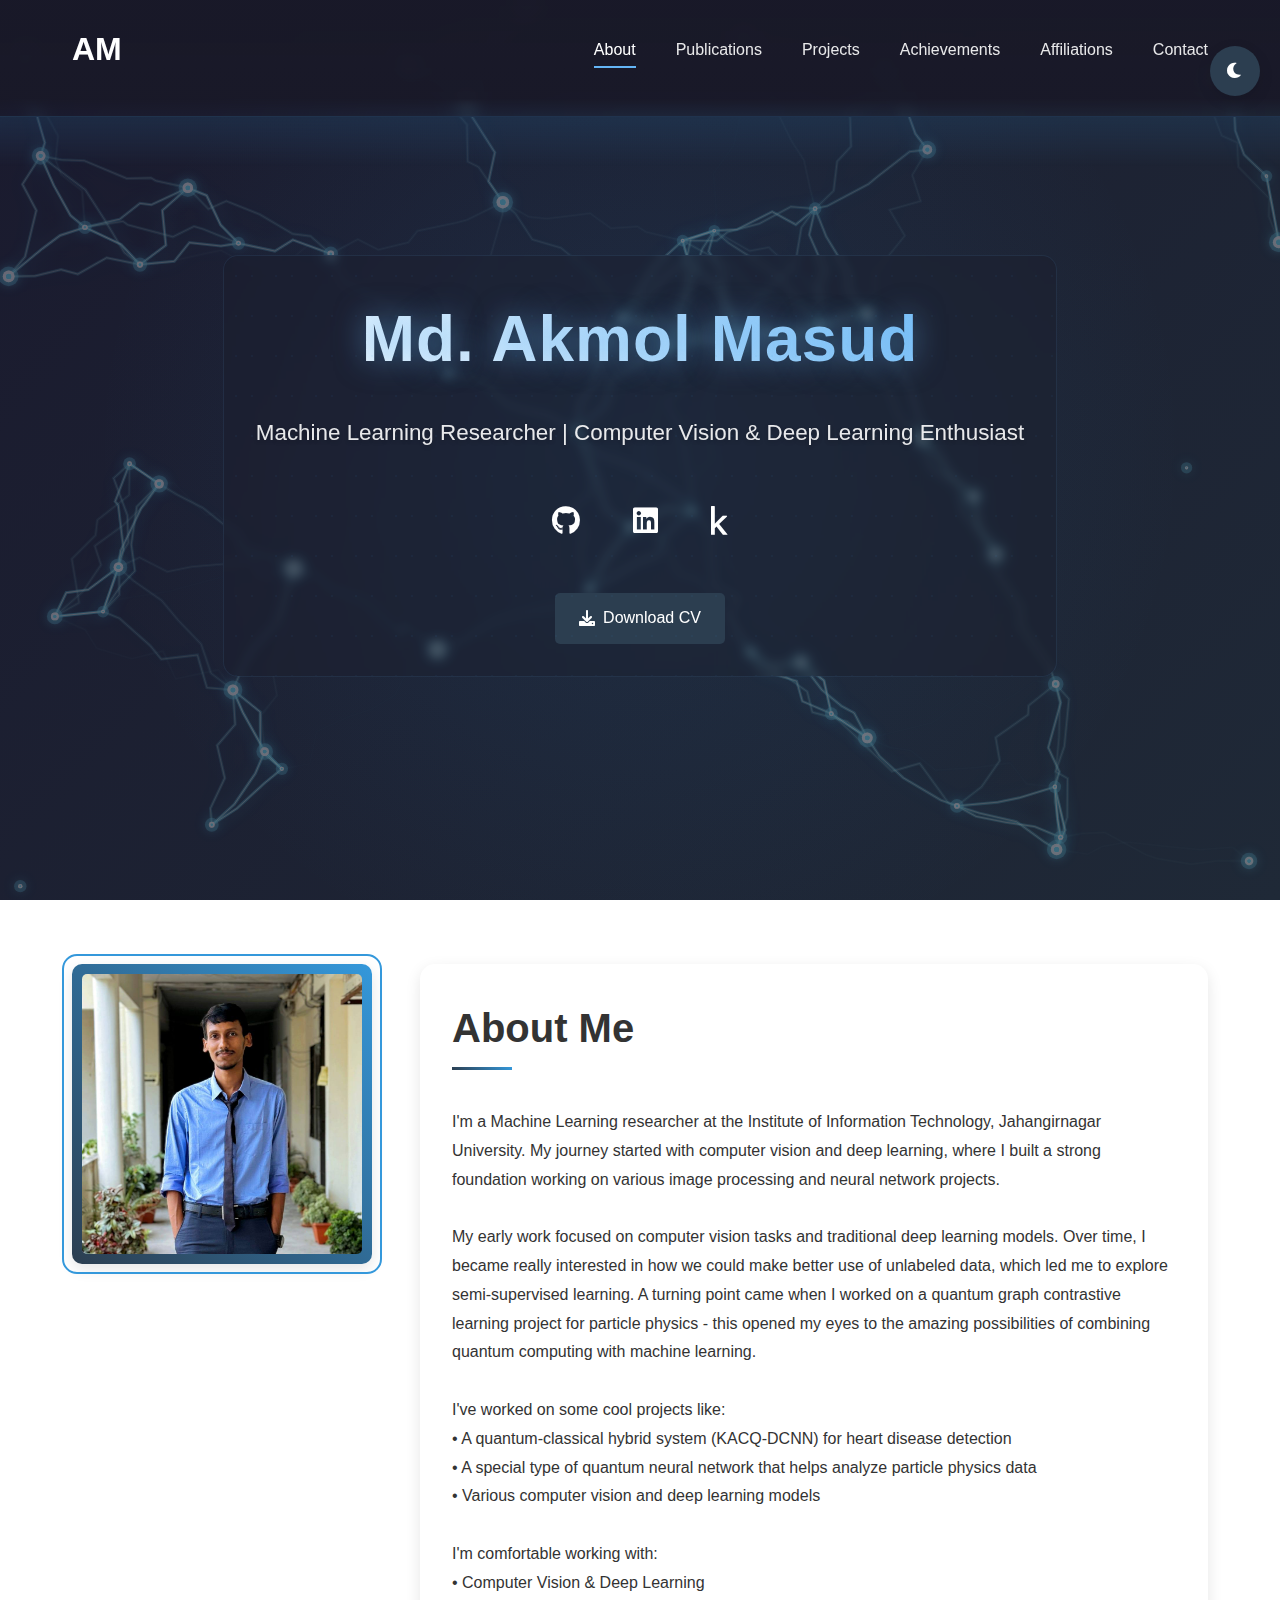
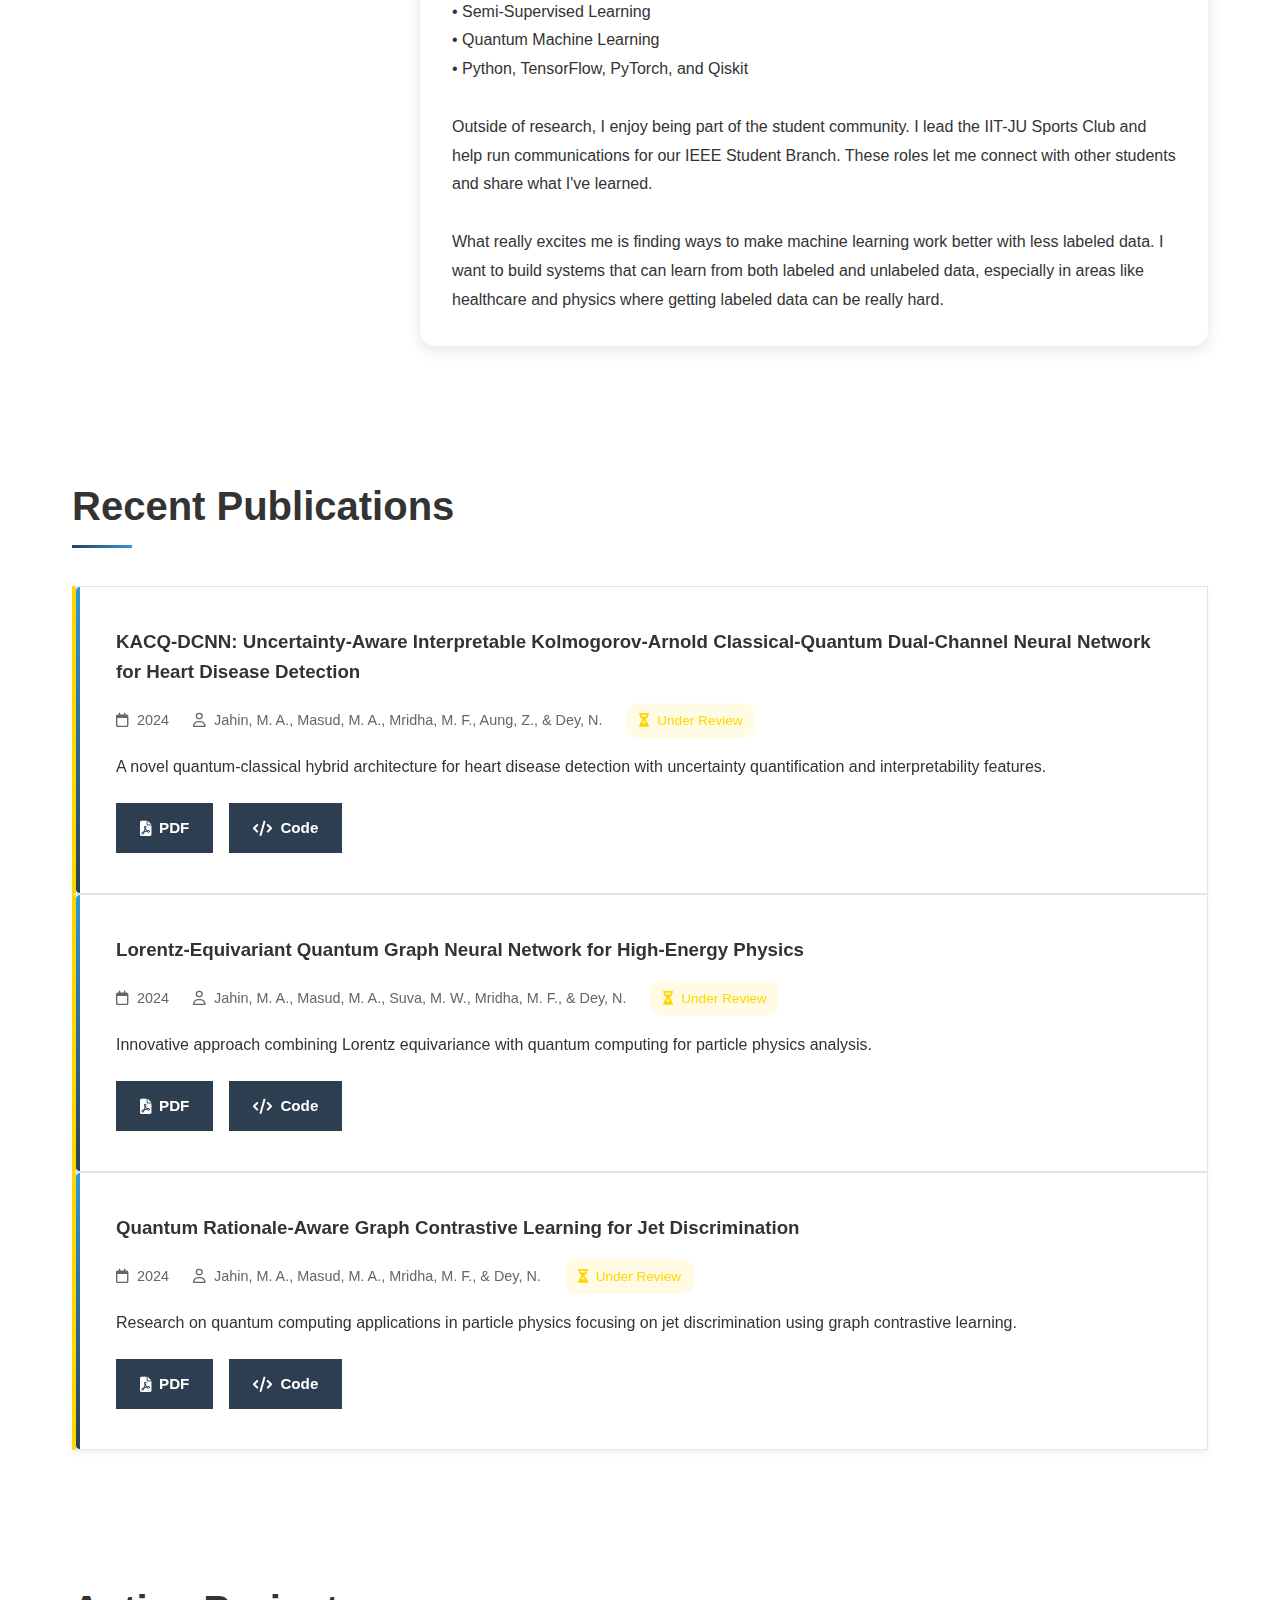
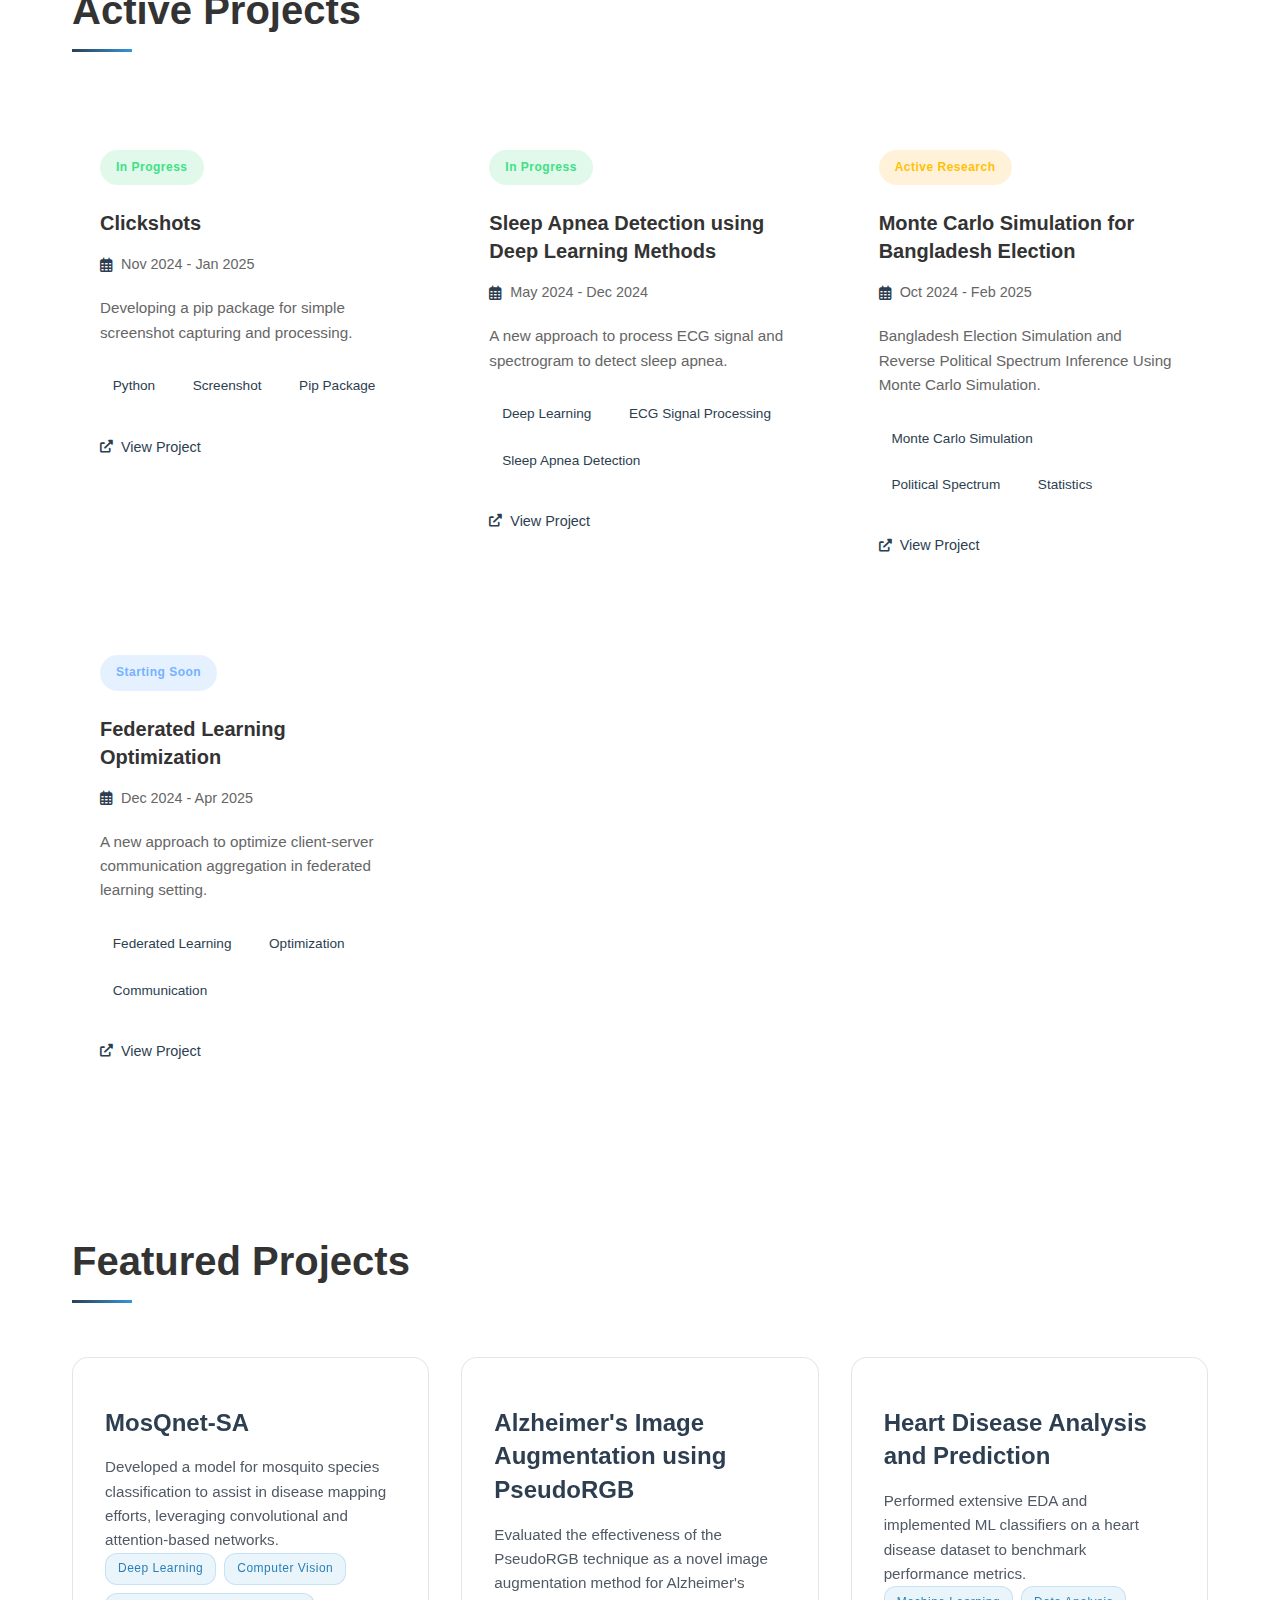
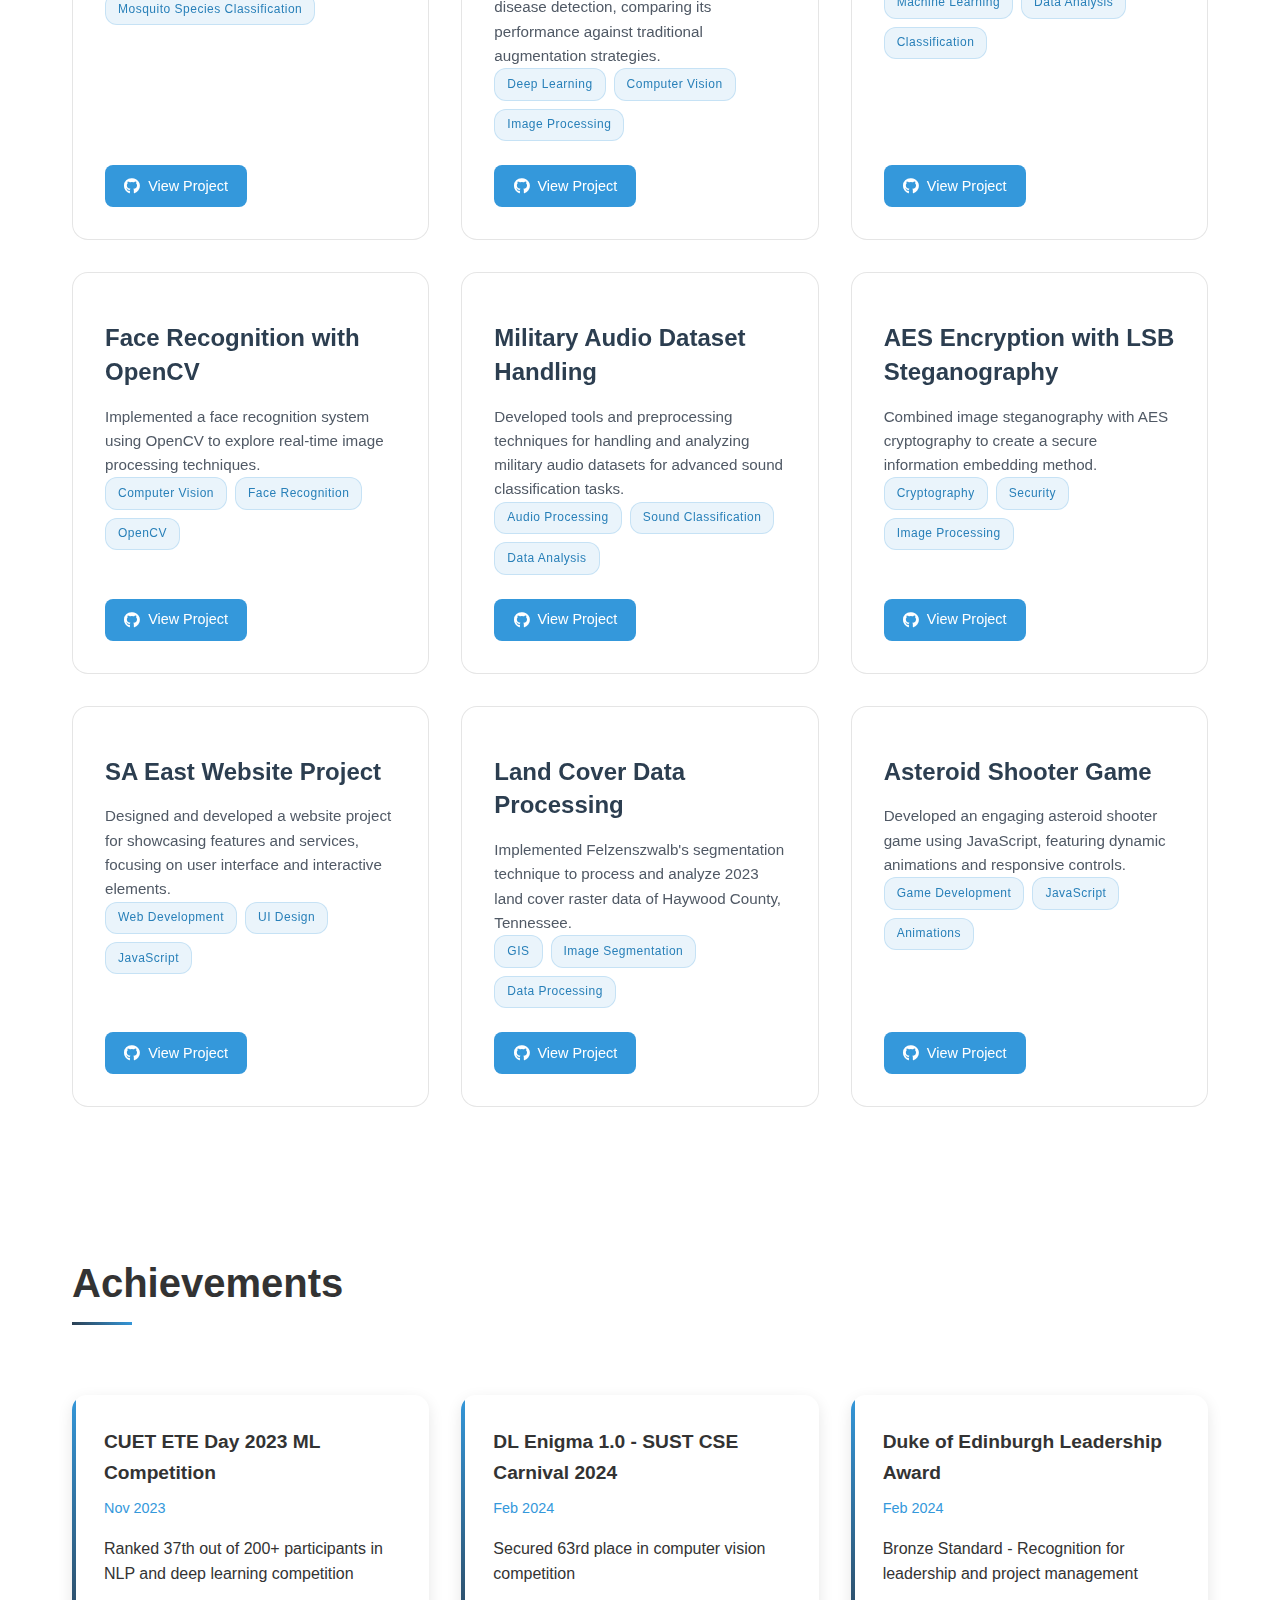
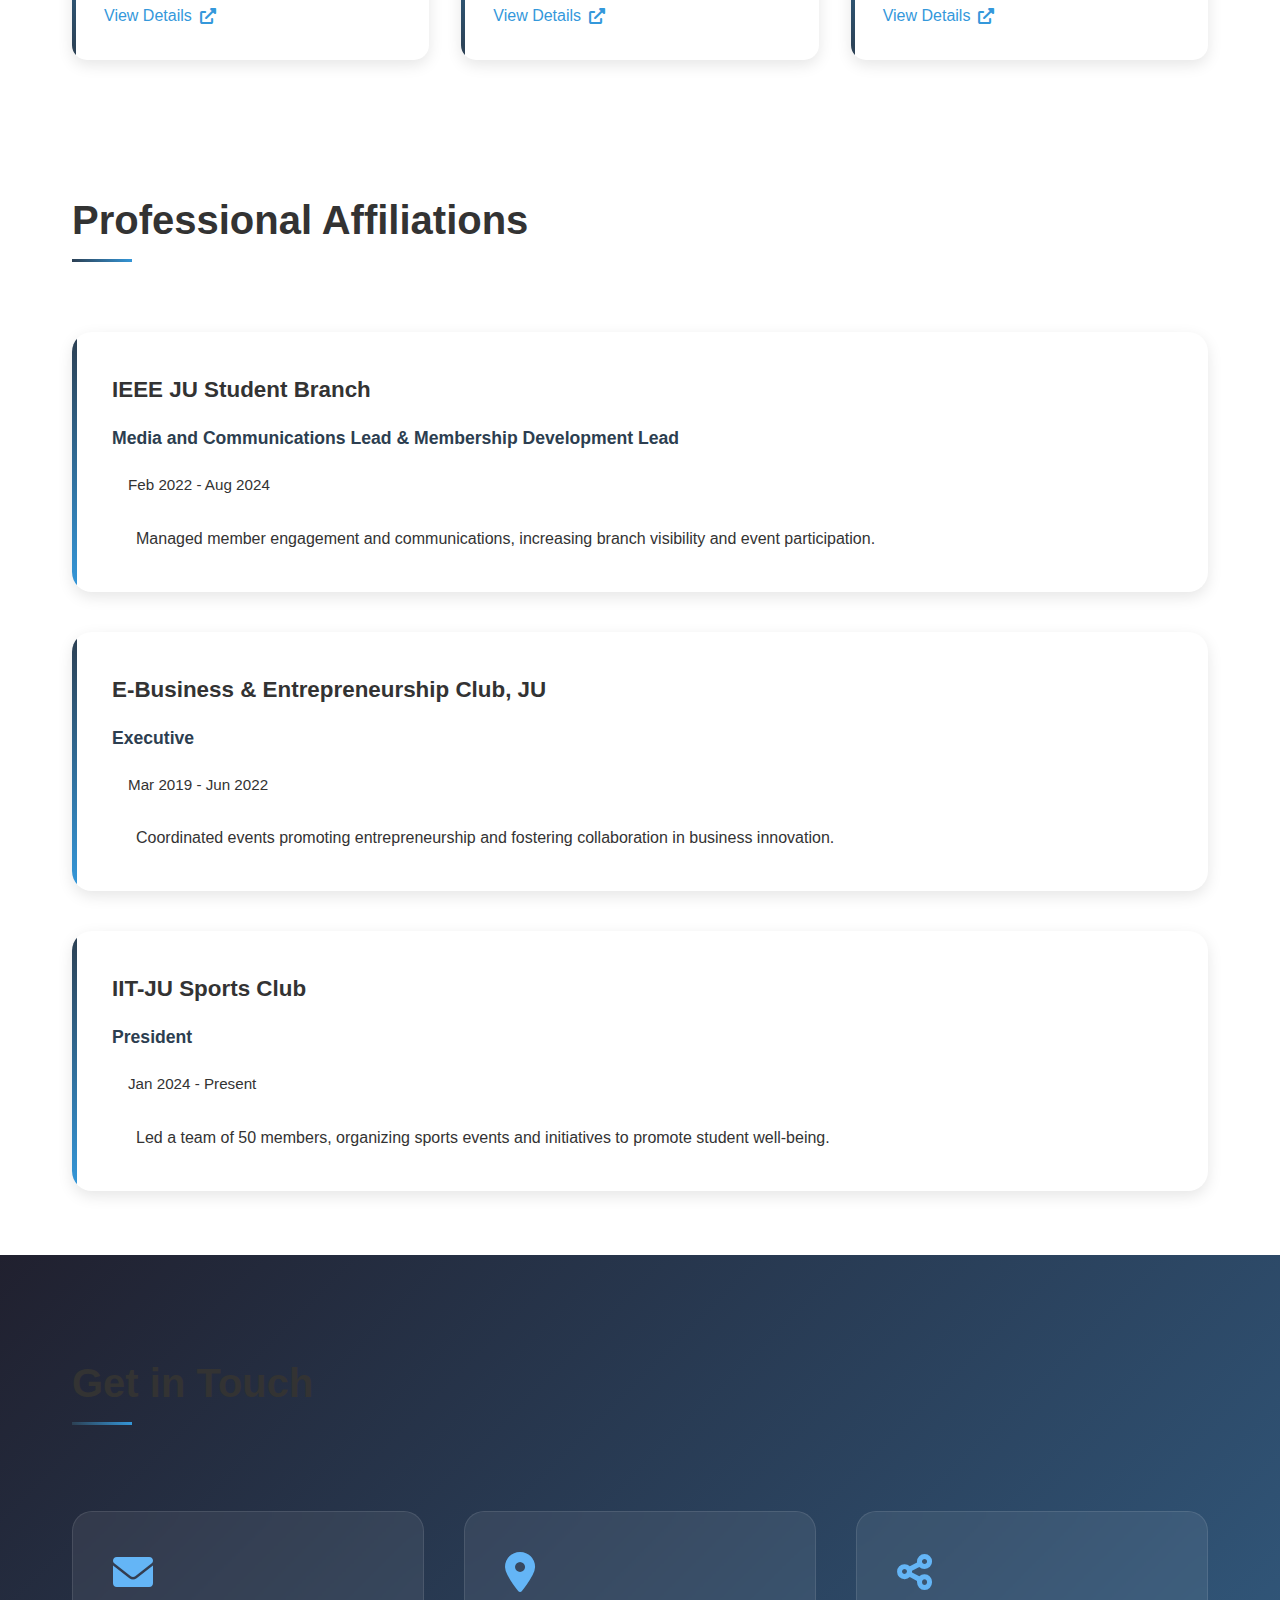
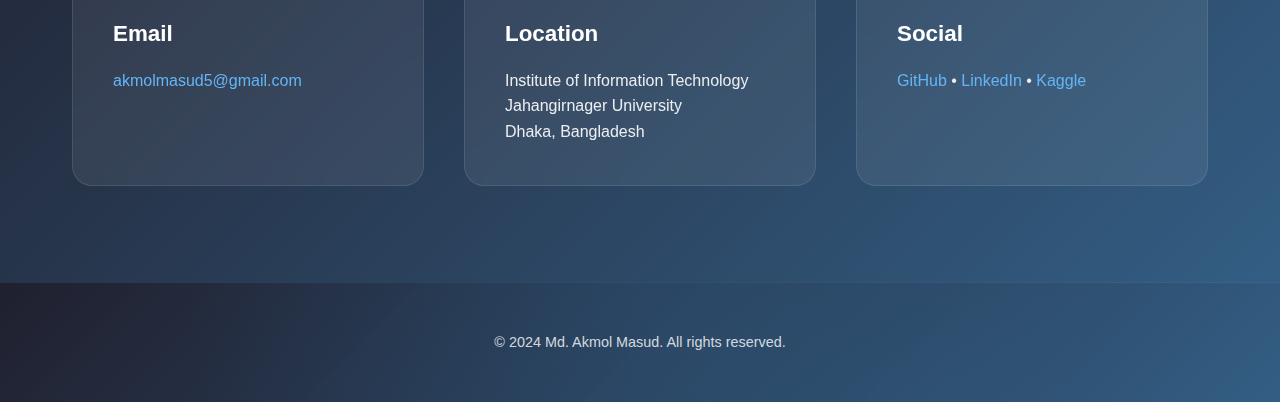
==== index.html @ 0c1c6aaf "The protfolio" ====
<!DOCTYPE html>
<html lang="en">

<head>
    <meta charset="UTF-8">
    <meta name="viewport" content="width=device-width, initial-scale=1.0">
    <title>Md. Akmol Masud - Research Portfolio</title>
    <link rel="stylesheet" href="styles.css">
    <link rel="stylesheet" href="https://cdnjs.cloudflare.com/ajax/libs/font-awesome/6.0.0/css/all.min.css">
    <link rel="icon" type="image/png" href="assets/favicon.ico">
    <script async src="https://www.googletagmanager.com/gtag/js?id=YOUR-GA-ID"></script>
    <script>
        window.dataLayer = window.dataLayer || [];
        function gtag() { dataLayer.push(arguments); }
        gtag('js', new Date());
        gtag('config', 'YOUR-GA-ID');
    </script>
    <meta property="og:url" content="https://masud1901.github.io">
</head>

<body>
    <nav>
        <div class="nav-content">
            <div class="logo-section">
                <a href="#" class="logo">AM</a>
                <button id="theme-toggle" class="theme-toggle" aria-label="Toggle theme">
                    <i class="fas fa-moon"></i>
                </button>
            </div>
            <ul class="nav-links">
                <li><a href="#about" class="active">About</a></li>
                <li><a href="#publications">Publications</a></li>
                <li><a href="#projects">Projects</a></li>
                <li><a href="#achievements">Achievements</a></li>
                <li><a href="#affiliations">Affiliations</a></li>
                <li><a href="#contact">Contact</a></li>
            </ul>
            <button class="menu-button" aria-label="Toggle menu">
                <i class="fas fa-bars"></i>
            </button>
        </div>
    </nav>

    <section id="hero">
        <canvas id="neural-lightning"></canvas>
        <div class="container">
            <div class="matrix-bg"></div>
            <div class="neural-network"></div>
            <h1>Md. Akmol Masud</h1>
            <p>Machine Learning Researcher | Computer Vision Specialist</p>
            <div class="social-links">
                <a href="https://github.com/masud1901" target="_blank"><i class="fab fa-github"></i></a>
                <a href="https://www.linkedin.com/in/akmol-masud-ayon/" target="_blank"><i
                        class="fab fa-linkedin"></i></a>
                <a href="https://www.kaggle.com/masud1901" target="_blank"><i class="fab fa-kaggle"></i></a>
            </div>
            <div class="cta-buttons">
                <a href="assets/CV_Md_Akmol_Masud.pdf" class="btn btn-primary" download>
                    <i class="fas fa-download"></i> Download CV
                </a>
            </div>
        </div>
    </section>

    <section id="about">
        <div class="container">
            <div class="about-grid">
                <div class="about-image">
                    <div class="profile-frame">
                        <img src="assets/profile.jpg" alt="Md. Akmol Masud" class="profile-pic">
                        <div class="frame-decoration"></div>
                    </div>
                </div>
                <div class="about-content">
                    <h2>About Me</h2>
                    <div class="about-text">
                        <!-- Content will be loaded dynamically -->
                    </div>
                </div>
            </div>
        </div>
    </section>

    <section id="publications">
        <div class="container">
            <h2>Recent Publications</h2>
            <div class="publication-list">
                <!-- Content will be loaded dynamically -->
            </div>
        </div>
    </section>

    <section id="active-projects">
        <div class="container">
            <h2>Active Projects</h2>
            <div class="active-projects-grid">
                <!-- Content will be loaded dynamically -->
            </div>
        </div>
    </section>

    <section id="projects">
        <div class="container">
            <h2>Featured Projects</h2>
            <div class="project-grid">
                <!-- Content will be loaded dynamically -->
            </div>
        </div>
    </section>

    <section id="achievements">
        <div class="container">
            <h2>Achievements</h2>
            <div class="achievements-grid">
                <!-- Content will be loaded dynamically -->
            </div>
        </div>
    </section>

    <section id="affiliations">
        <div class="container">
            <h2>Professional Affiliations</h2>
            <div class="affiliations-list">
                <!-- Content will be loaded dynamically -->
            </div>
        </div>
    </section>

    <section id="contact">
        <div class="container">
            <h2>Get in Touch</h2>
            <div class="contact-grid">
                <div class="contact-card">
                    <i class="fas fa-envelope contact-icon"></i>
                    <h3 class="contact-title">Email</h3>
                    <div class="contact-info">
                        <a href="mailto:akmolmasud5@gmail.com">akmolmasud5@gmail.com</a>
                    </div>
                </div>
                <div class="contact-card">
                    <i class="fas fa-map-marker-alt contact-icon"></i>
                    <h3 class="contact-title">Location</h3>
                    <div class="contact-info">
                        Institute of Information Technology<br>
                        Jahangirnager University<br>
                        Dhaka, Bangladesh
                    </div>
                </div>
                <div class="contact-card">
                    <i class="fas fa-share-alt contact-icon"></i>
                    <h3 class="contact-title">Social</h3>
                    <div class="contact-info">
                        <a href="https://github.com/masud1901" target="_blank">GitHub</a> •
                        <a href="https://www.linkedin.com/in/akmol-masud-ayon/" target="_blank">LinkedIn</a> •
                        <a href="https://www.kaggle.com/masud1901" target="_blank">Kaggle</a>
                    </div>
                </div>
            </div>
        </div>
    </section>

    <footer>
        <div class="container">
            <p>&copy; 2024 Md. Akmol Masud. All rights reserved.</p>
        </div>
    </footer>

    <script>
        // Scroll Progress Bar
        const scrollProgress = document.createElement('div');
        scrollProgress.className = 'scroll-progress';
        document.body.appendChild(scrollProgress);

        window.addEventListener('scroll', () => {
            const winScroll = document.body.scrollTop || document.documentElement.scrollTop;
            const height = document.documentElement.scrollHeight - document.documentElement.clientHeight;
            const scrolled = (winScroll / height) * 100;
            scrollProgress.style.width = scrolled + '%';
        });

        // Section Visibility
        const observer = new IntersectionObserver((entries) => {
            entries.forEach(entry => {
                if (entry.isIntersecting) {
                    entry.target.classList.add('visible');
                }
            });
        }, { threshold: 0.1 });

        document.querySelectorAll('section').forEach(section => {
            observer.observe(section);
        });

        // Dark mode toggle
        const themeToggle = document.getElementById('theme-toggle');
        const prefersDarkScheme = window.matchMedia('(prefers-color-scheme: dark)');

        // Check for saved theme preference or default to user's system preference
        const currentTheme = localStorage.getItem('theme') ||
            (prefersDarkScheme.matches ? 'dark' : 'light');

        // Set initial theme
        document.documentElement.setAttribute('data-theme', currentTheme);
        updateThemeIcon(currentTheme);

        themeToggle.addEventListener('click', () => {
            const currentTheme = document.documentElement.getAttribute('data-theme');
            const newTheme = currentTheme === 'light' ? 'dark' : 'light';

            document.documentElement.setAttribute('data-theme', newTheme);
            localStorage.setItem('theme', newTheme);
            updateThemeIcon(newTheme);
        });

        function updateThemeIcon(theme) {
            const icon = themeToggle.querySelector('i');
            icon.className = theme === 'light' ? 'fas fa-moon' : 'fas fa-sun';
        }

        document.addEventListener('DOMContentLoaded', function() {
            const menuButton = document.querySelector('.menu-button');
            const navLinks = document.querySelector('.nav-links');

            menuButton.addEventListener('click', function() {
                navLinks.classList.toggle('active');
                // Toggle icon between bars and times
                const icon = this.querySelector('i');
                icon.classList.toggle('fa-bars');
                icon.classList.toggle('fa-times');
            });

            // Close menu when clicking outside
            document.addEventListener('click', function(event) {
                if (!event.target.closest('.nav-content')) {
                    navLinks.classList.remove('active');
                    const icon = menuButton.querySelector('i');
                    icon.classList.remove('fa-times');
                    icon.classList.add('fa-bars');
                }
            });

            // Close menu when clicking on a link
            navLinks.querySelectorAll('a').forEach(link => {
                link.addEventListener('click', () => {
                    navLinks.classList.remove('active');
                    const icon = menuButton.querySelector('i');
                    icon.classList.remove('fa-times');
                    icon.classList.add('fa-bars');
                });
            });
        });
    </script>
    <script src="scripts.js"></script>
    <script src="neural-lightning.js"></script>
</body>

</html>
---- styles.css ----
/* Base Styles */
@import 'styles/base/variables.css';
@import 'styles/base/reset.css';

/* Layout */
@import 'styles/layout/header.css';
@import 'styles/layout/footer.css';
@import 'styles/layout/sections.css';

/* Components */
@import 'styles/components/navigation.css';
@import 'styles/components/cards.css';
@import 'styles/components/buttons.css';

/* Utils */
@import 'styles/utils/animations.css';
@import 'styles/utils/helpers.css';

/* Modules */
@import 'styles/modules/hero.css';
@import 'styles/modules/about.css';
@import 'styles/modules/publications.css';
@import 'styles/modules/achievements.css';
@import 'styles/modules/affiliations.css';
@import 'styles/modules/research-updates.css';
@import 'styles/modules/contact.css';
@import 'styles/modules/active-projects.css';
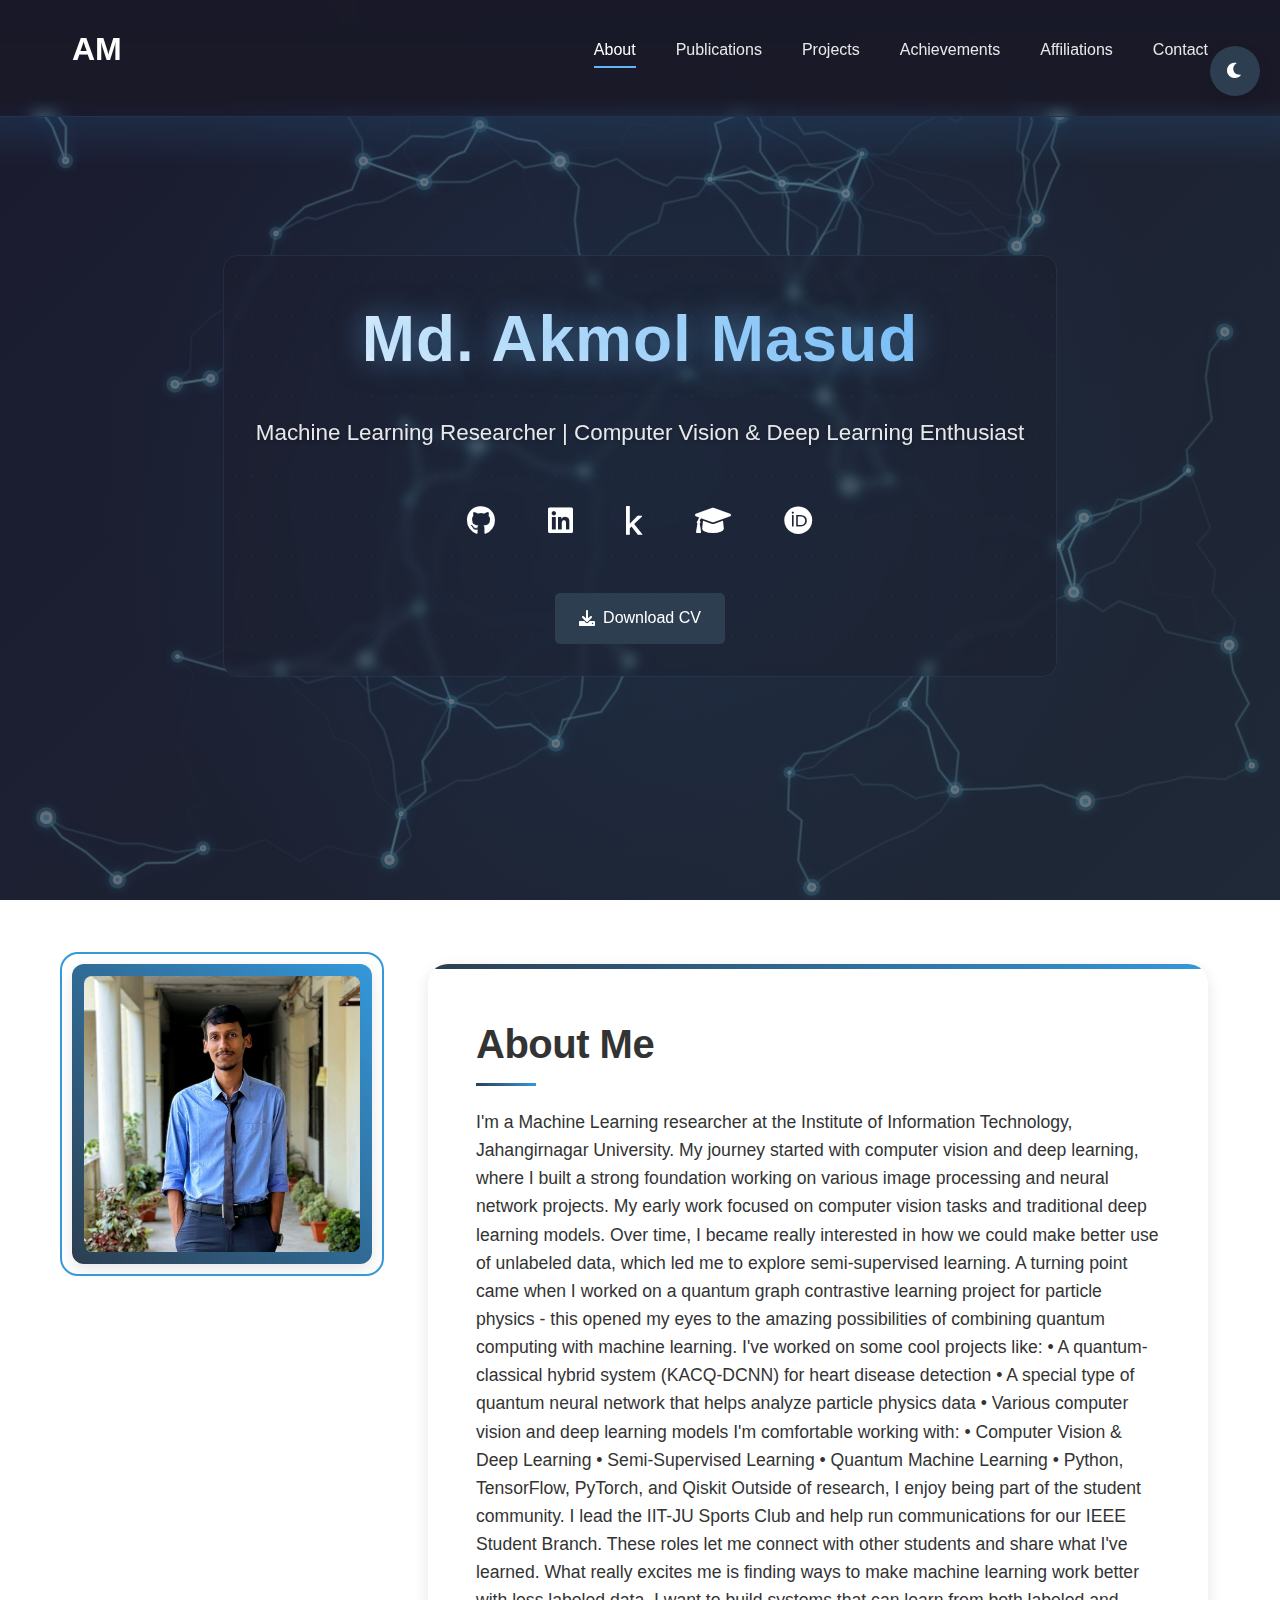
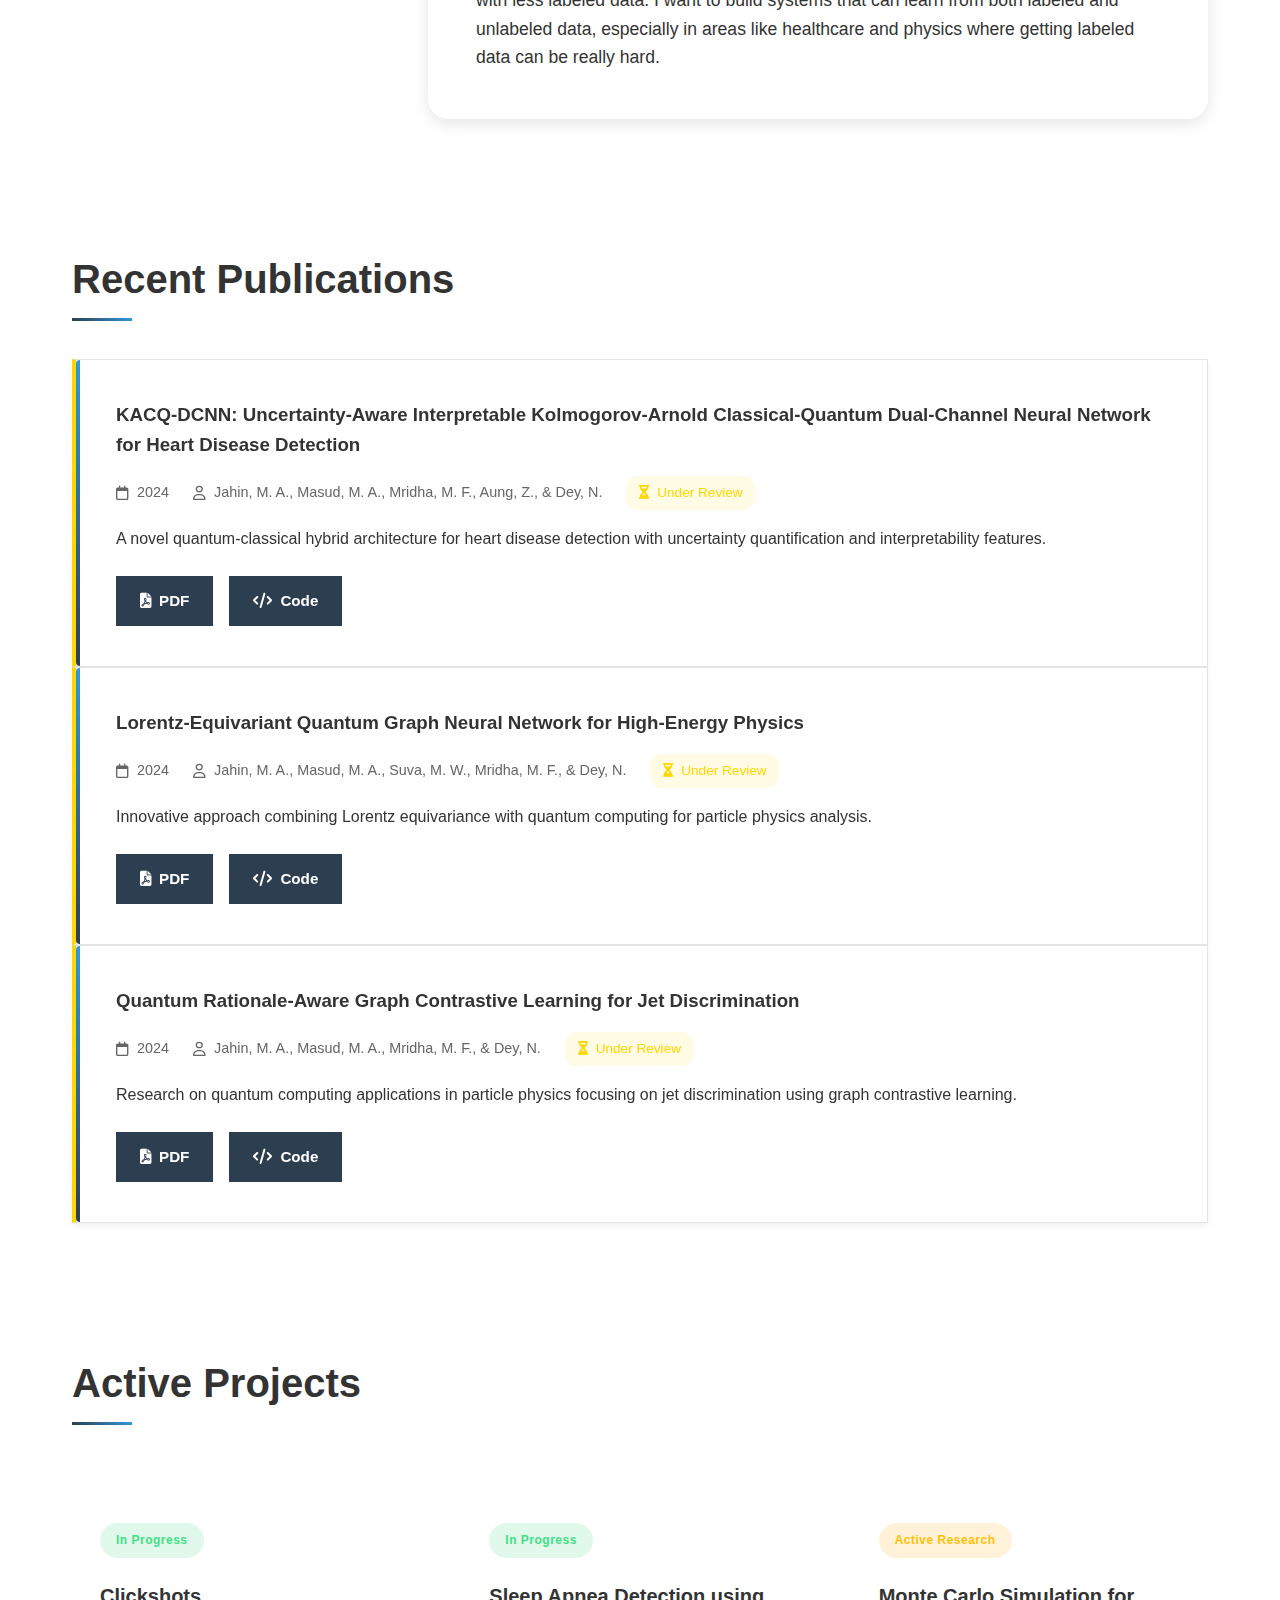
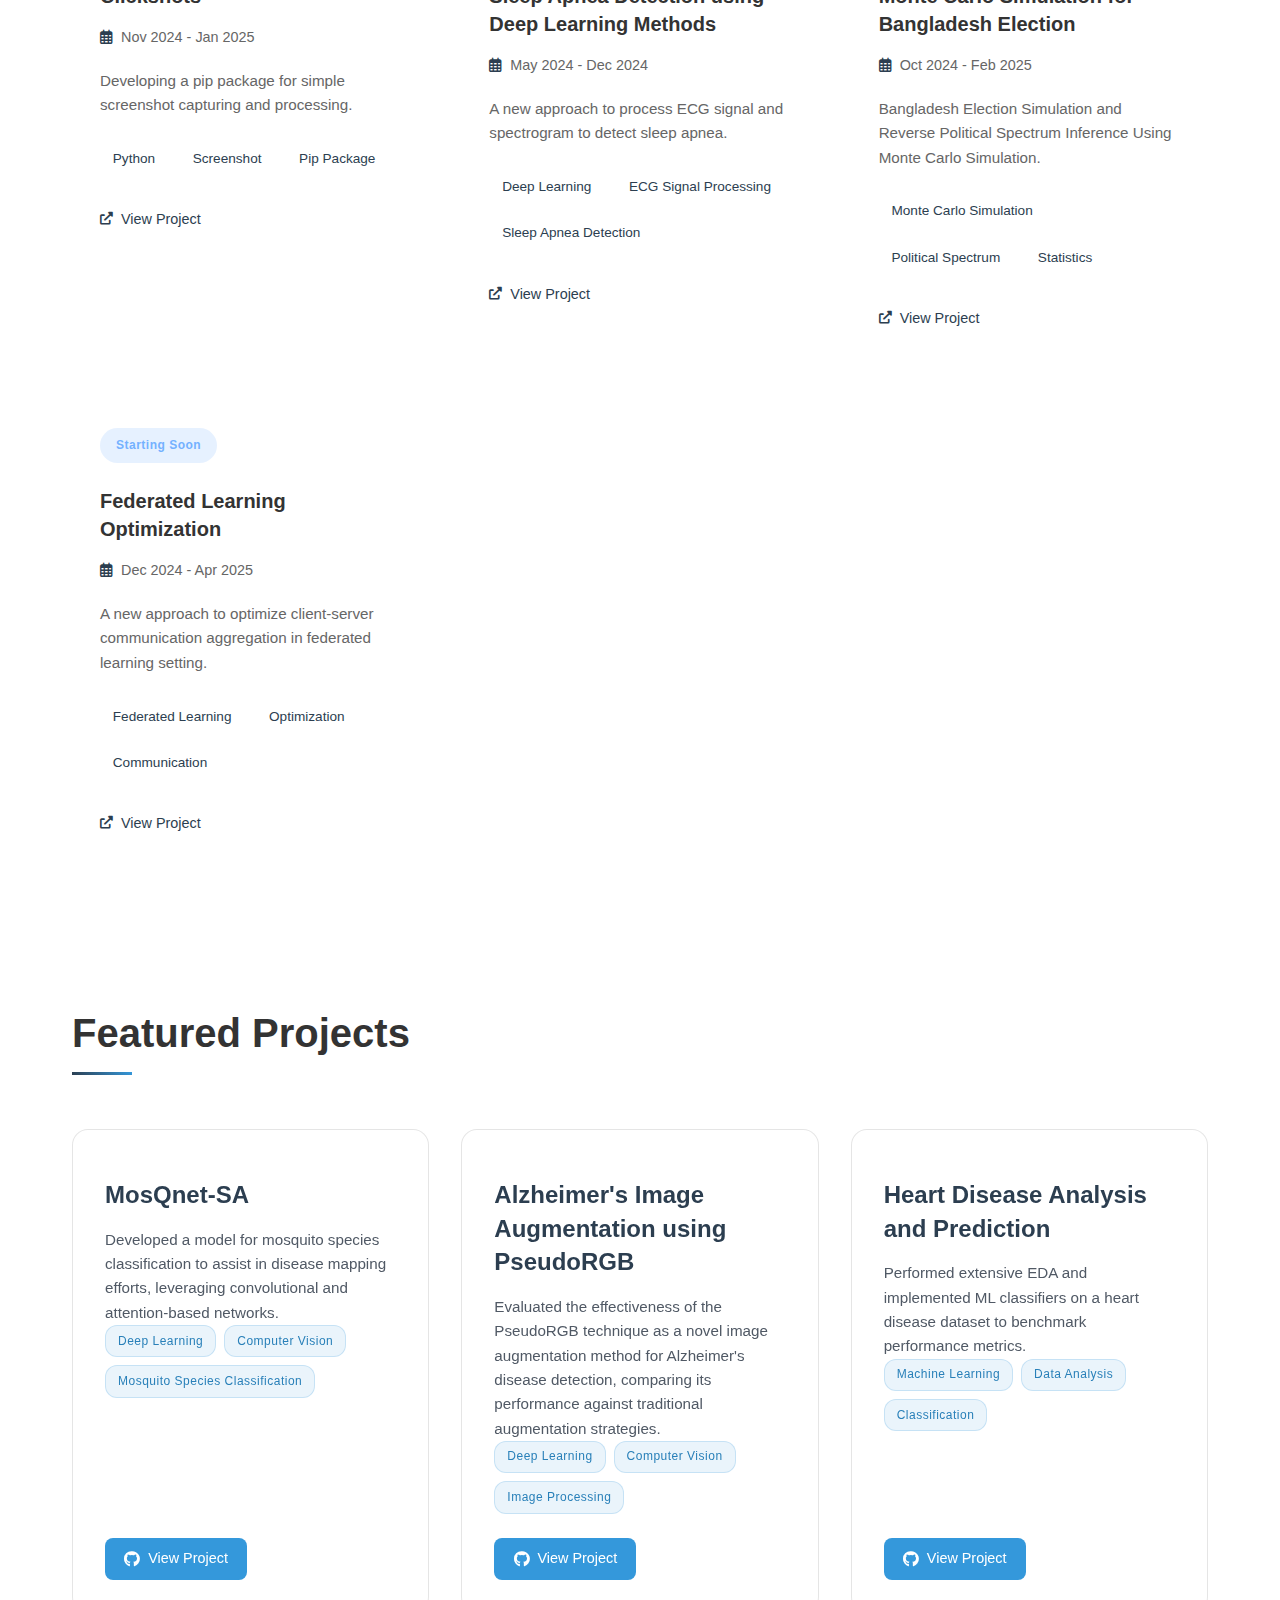
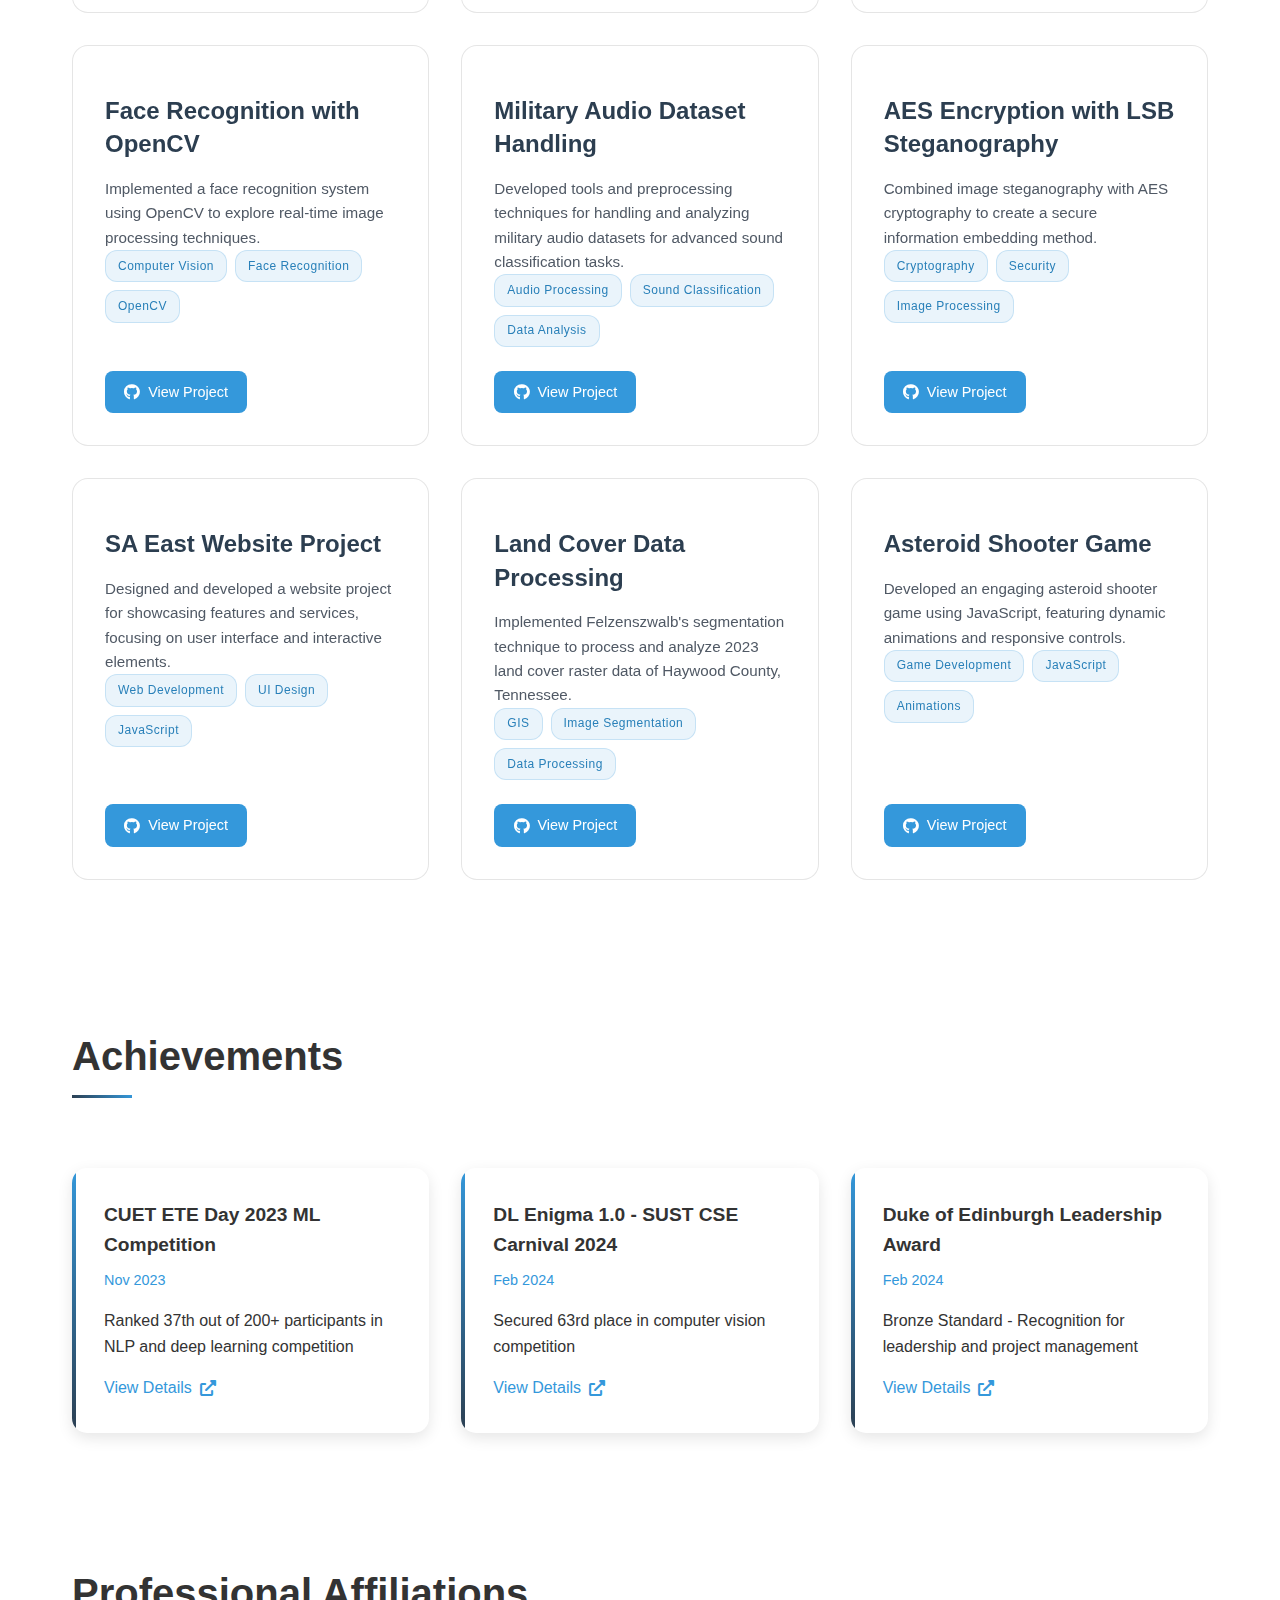
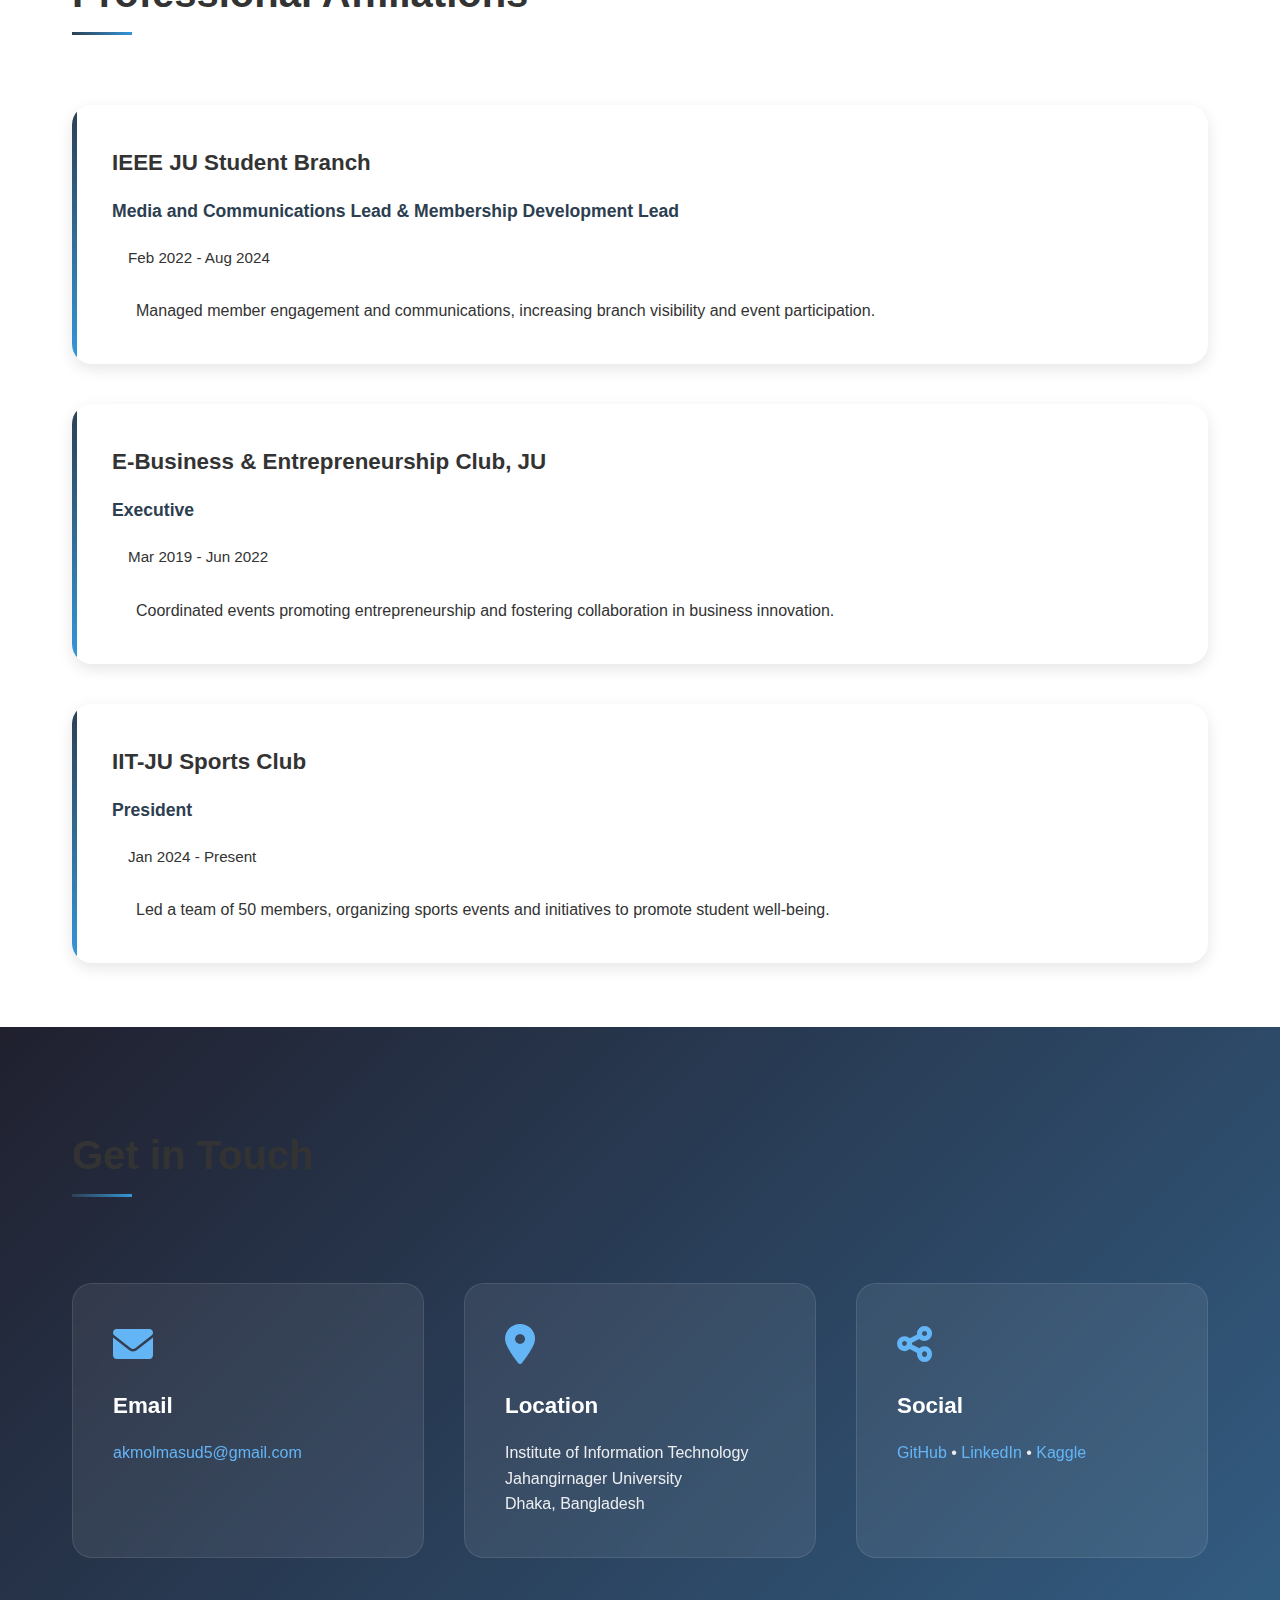
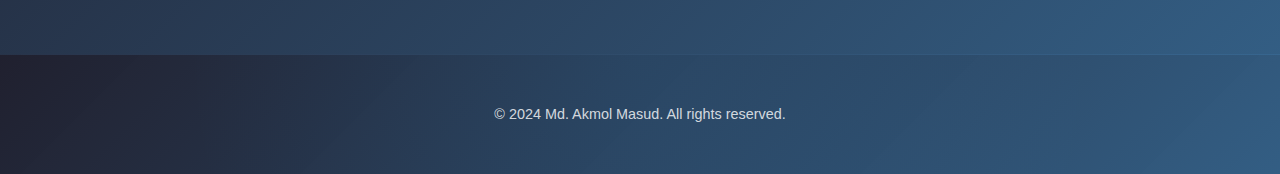
==== commit df62af1d: "some updates" ====
--- a/index.html
+++ b/index.html
@@ -40,7 +40,6 @@
             </button>
         </div>
     </nav>
-
     <section id="hero">
         <canvas id="neural-lightning"></canvas>
         <div class="container">
@@ -53,6 +52,10 @@
                 <a href="https://www.linkedin.com/in/akmol-masud-ayon/" target="_blank"><i
                         class="fab fa-linkedin"></i></a>
                 <a href="https://www.kaggle.com/masud1901" target="_blank"><i class="fab fa-kaggle"></i></a>
+                <a href="https://scholar.google.com/citations?user=uRY4vdIAAAAJ&hl=en" target="_blank"><i 
+                        class="fas fa-graduation-cap"></i></a>
+                <a href="https://orcid.org/0009-0009-1894-9533" target="_blank"><i 
+                        class="fab fa-orcid"></i></a>
             </div>
             <div class="cta-buttons">
                 <a href="assets/CV_Md_Akmol_Masud.pdf" class="btn btn-primary" download>
@@ -61,7 +64,6 @@
             </div>
         </div>
     </section>
-
     <section id="about">
         <div class="container">
             <div class="about-grid">
@@ -74,13 +76,18 @@
                 <div class="about-content">
                     <h2>About Me</h2>
                     <div class="about-text">
-                        <!-- Content will be loaded dynamically -->
-                    </div>
-                </div>
-            </div>
-        </div>
-    </section>
-
+                        <p>I am a Machine Learning researcher at the <a href="https://juniv.edu/institute/iit" target="_blank">Institute of Information Technology</a>, Jahangirnagar University, with expertise in computer vision and deep learning. My research journey began with my thesis on mosquito detection using deep learning (MosQNet-SA) under <a href="https://www.juniv.edu/teachers/sislam" target="_blank">Dr. Shahidul Islam</a>. Currently, I am working with <a href="https://scholar.google.com/citations?user=r2wOKBEAAAAJ&hl=en" target="_blank">Dr. Abu Yousuf</a> on projects involving ECG signal analysis, Alzheimer’s detection, and steganography, in collaboration with <a href="https://scholar.google.com/citations?hl=en&user=x2KTWwsAAAAJ" target="_blank">Md. Biplob Hossen</a>.</p>
+                        
+                        <p>I explored quantum machine learning through a collaboration with <a href="https://abrar2652.github.io/" target="_blank">Md. Abrar Jahin</a>, leading to projects like KACQ-DCNN, a quantum-classical hybrid for heart disease detection, and quantum neural networks for particle physics. These experiences inspired my focus on self-supervised learning, which now drives much of my work. Currently, I am collaborating with <a href="https://www.linkedin.com/in/fadul-sikder-0b5a8a202/" target="_blank">Fadul Sikdar</a> for an exciting project.</p>
+                        
+                        <p>Beyond research, I previously served as an Executive at the E-Business & Entrepreneurship Club (EEC-JU) and as Media & Communications Lead at the IEEE Student Branch. Currently, I lead the <a href="https://www.facebook.com/iitsportsclubju/" target="_blank">IIT-JU Sports Club</a> and actively participate in athletics.</p>
+                        <p> My passion lies in creating machine learning systems that thrive on limited labeled data, addressing challenges in critical areas like healthcare and physics.</p>
+                    </div>
+                </div>
+            </div>
+        </div>
+    </section>
+    
     <section id="publications">
         <div class="container">
             <h2>Recent Publications</h2>
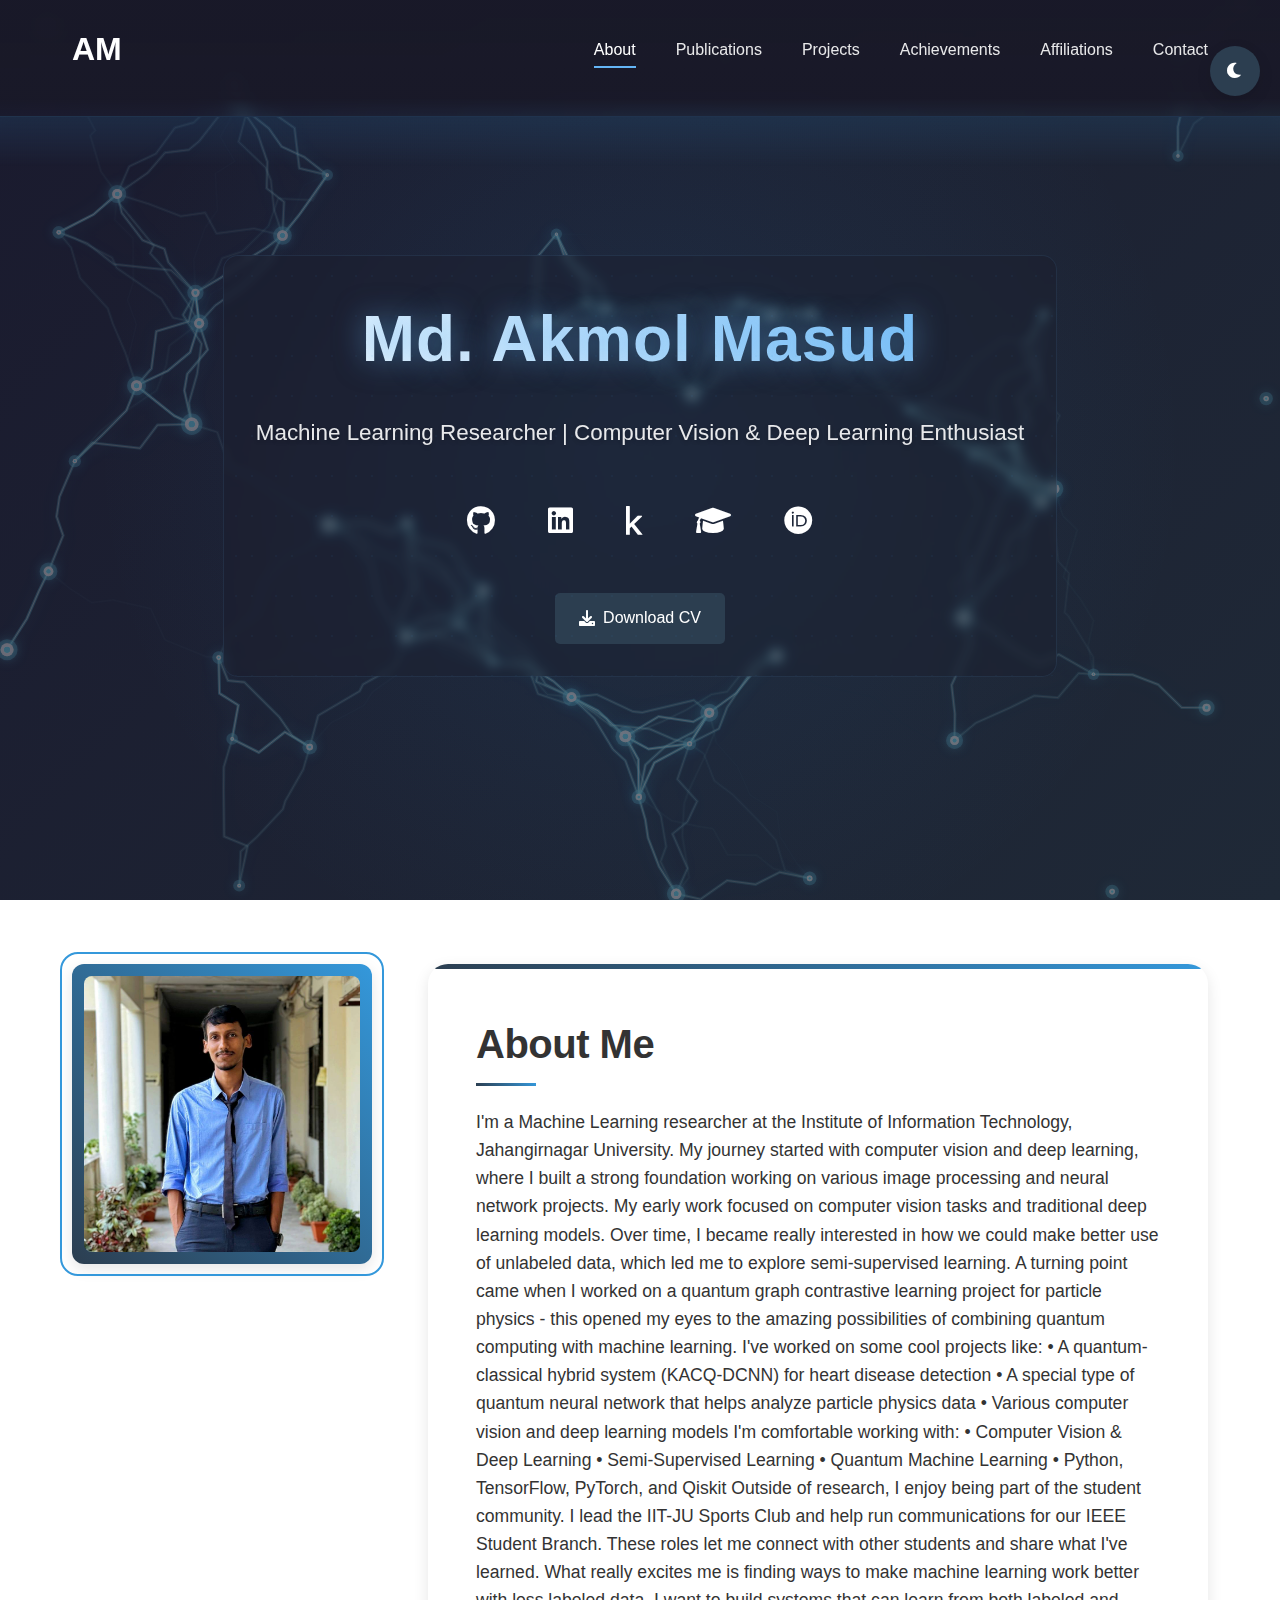
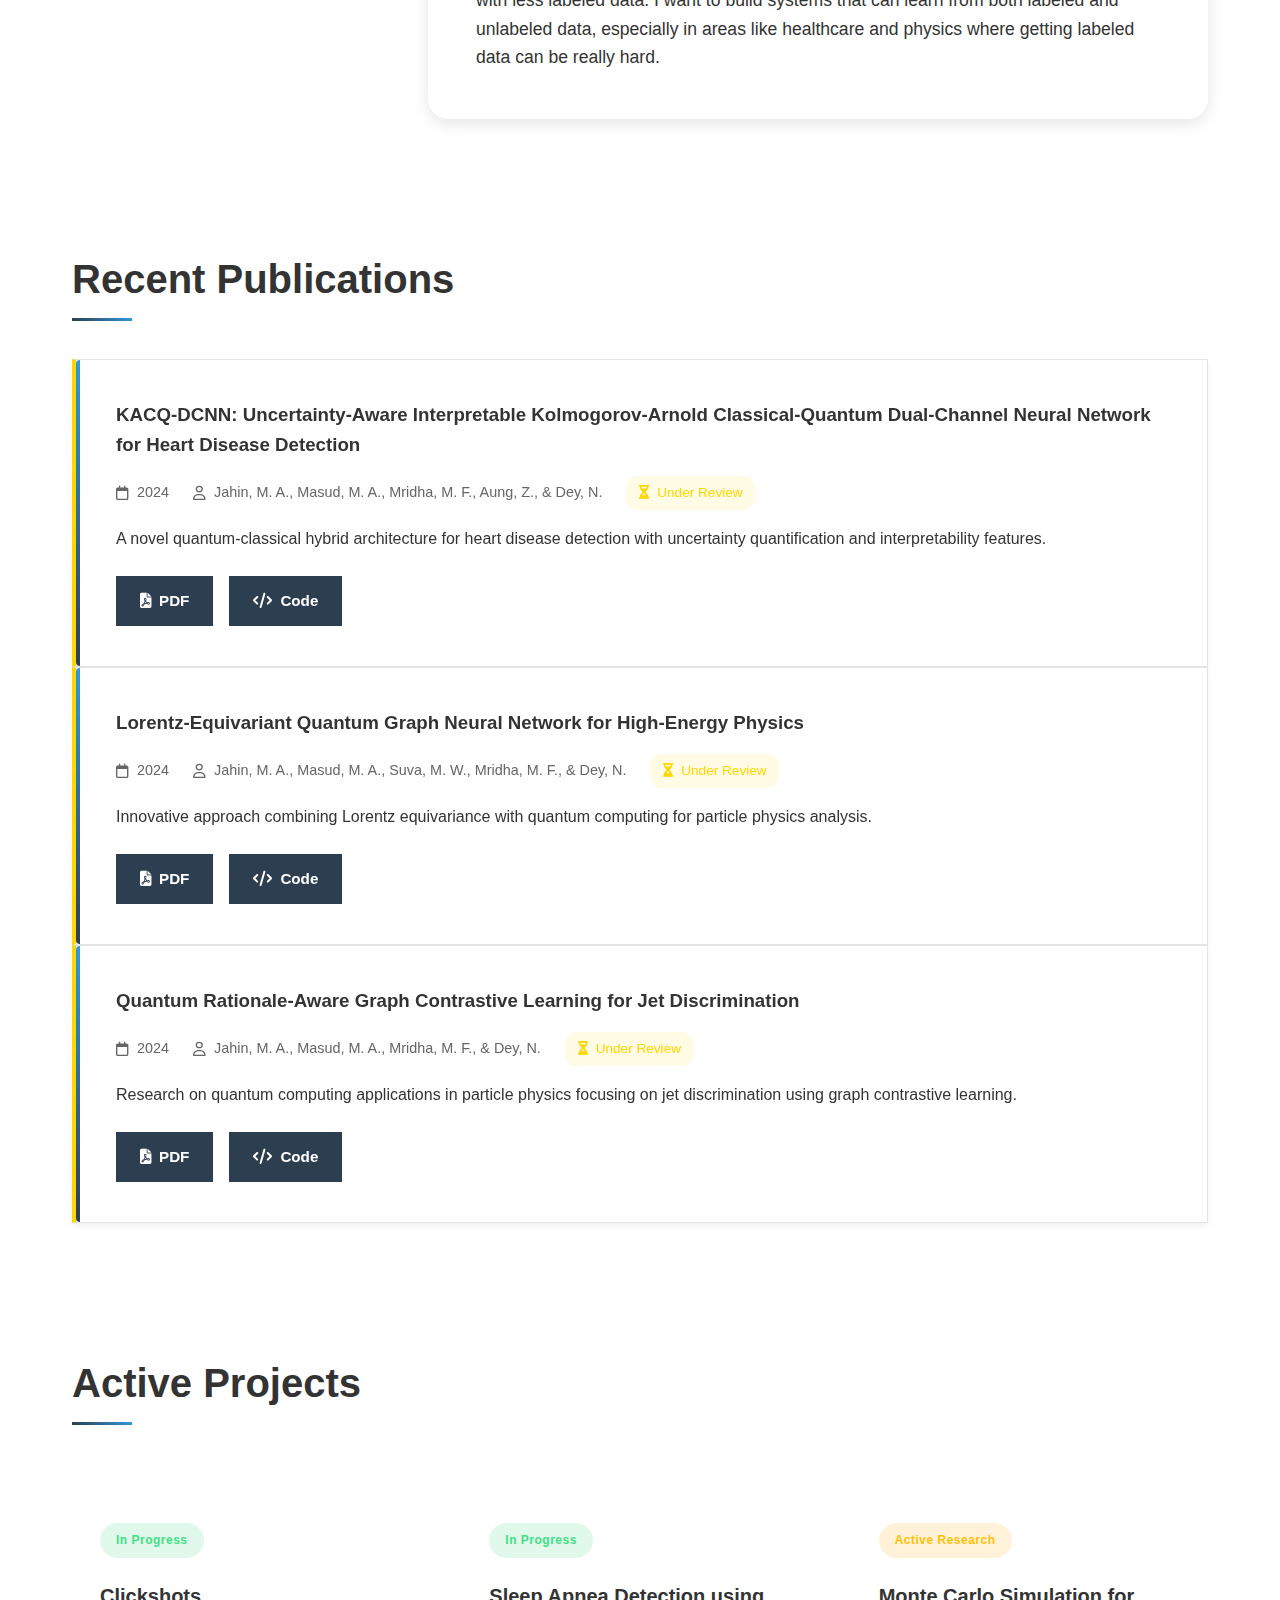
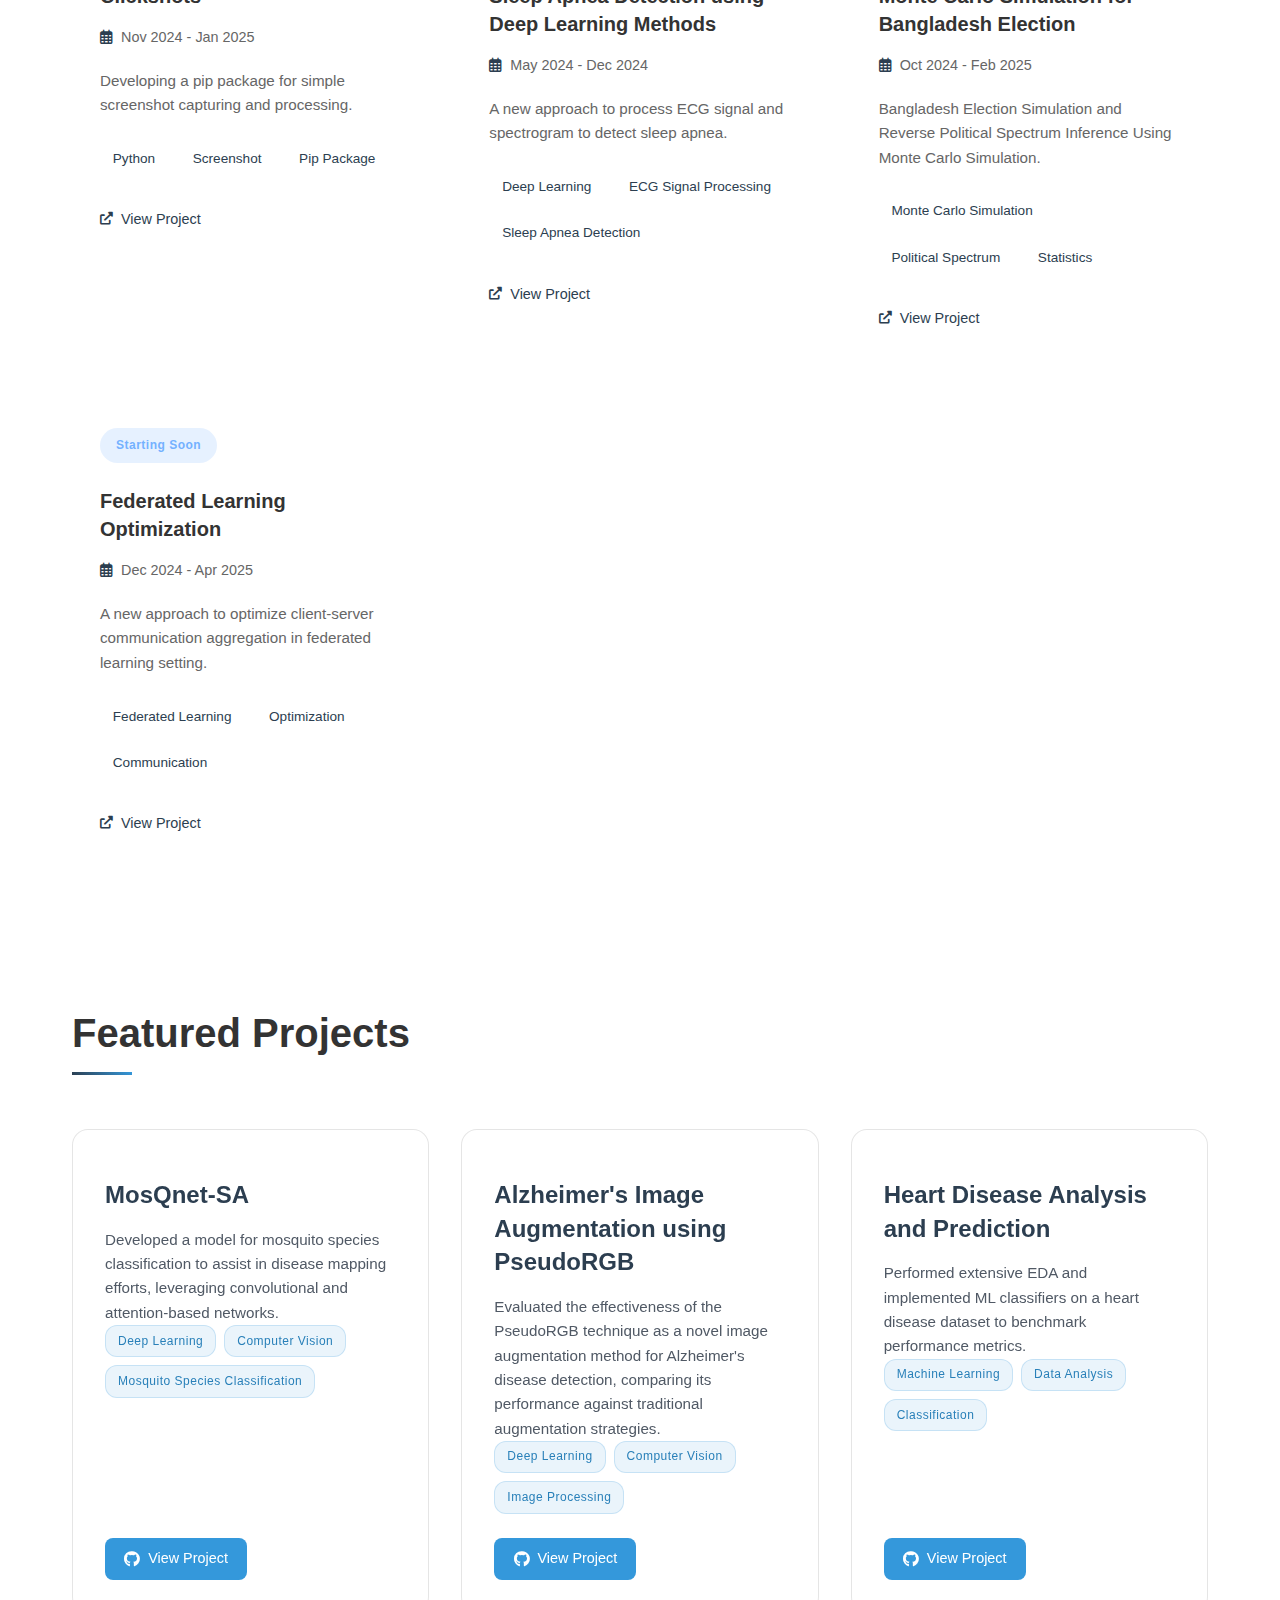
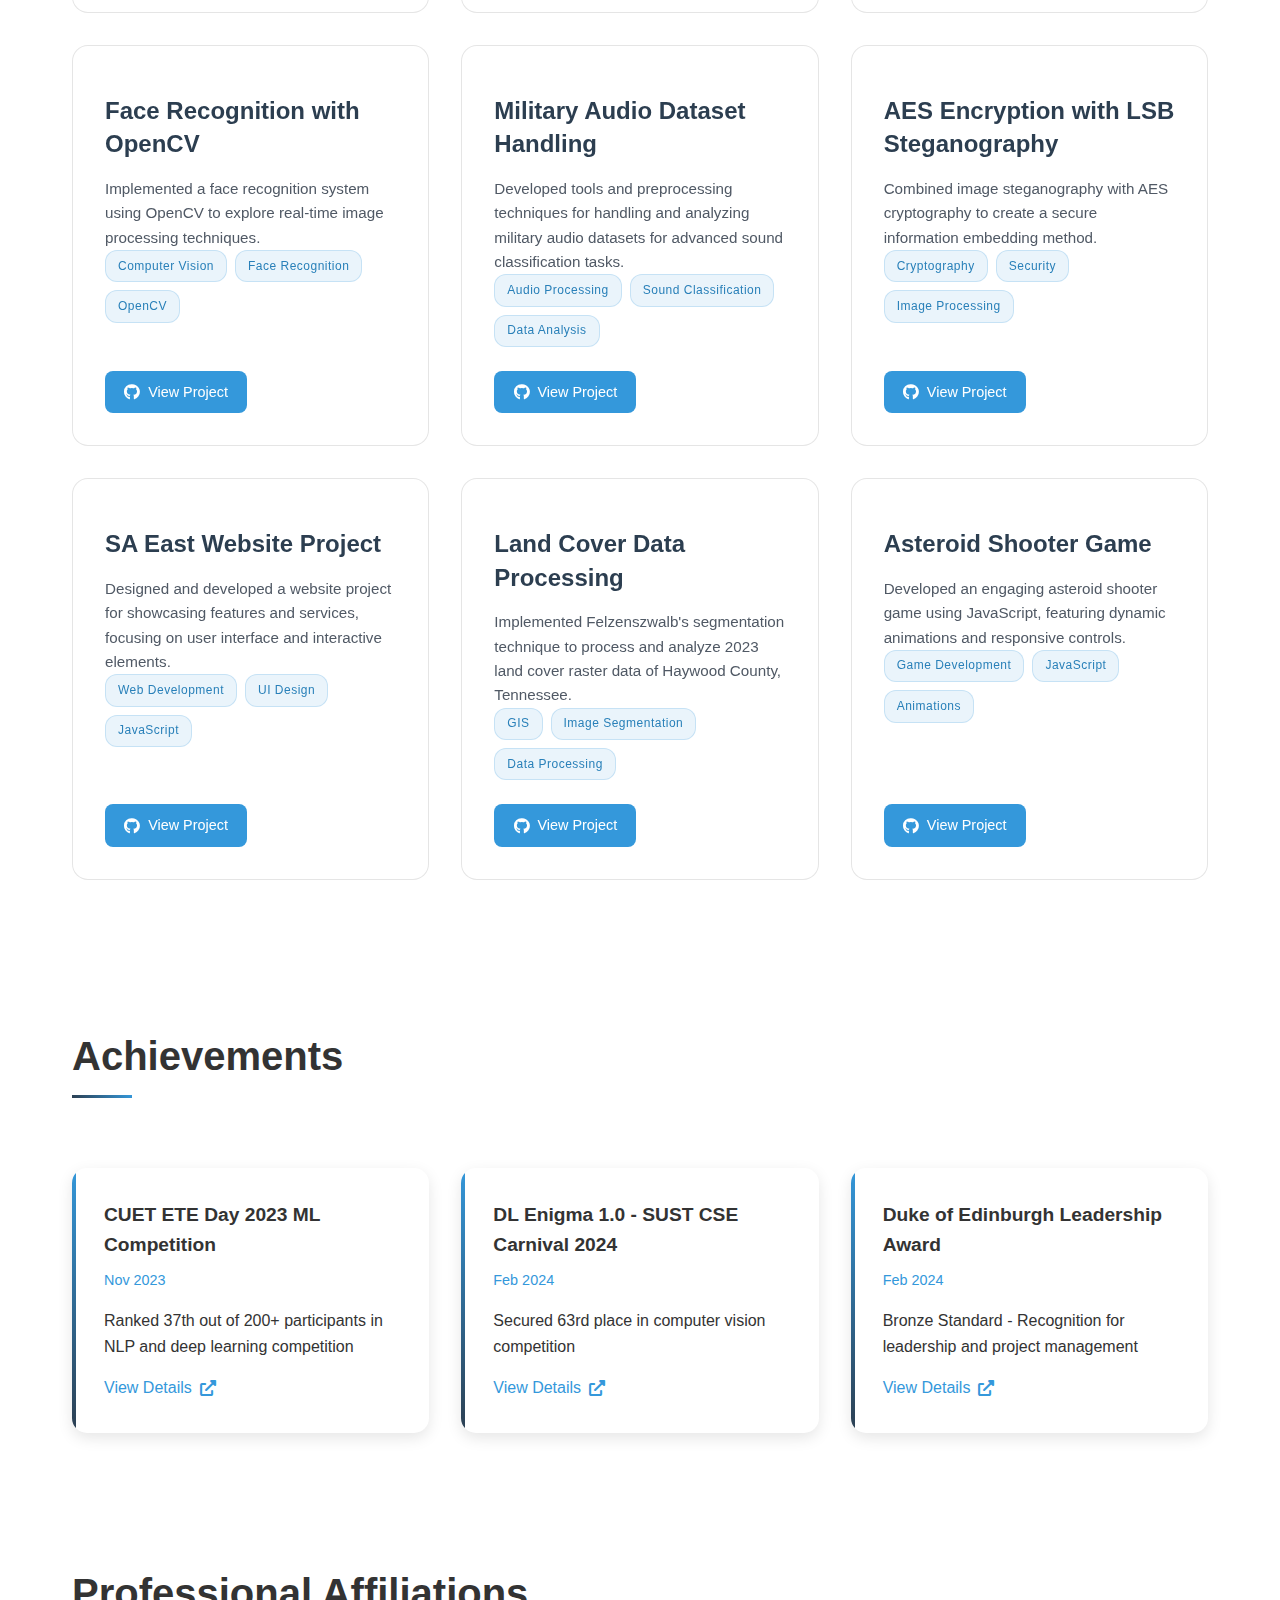
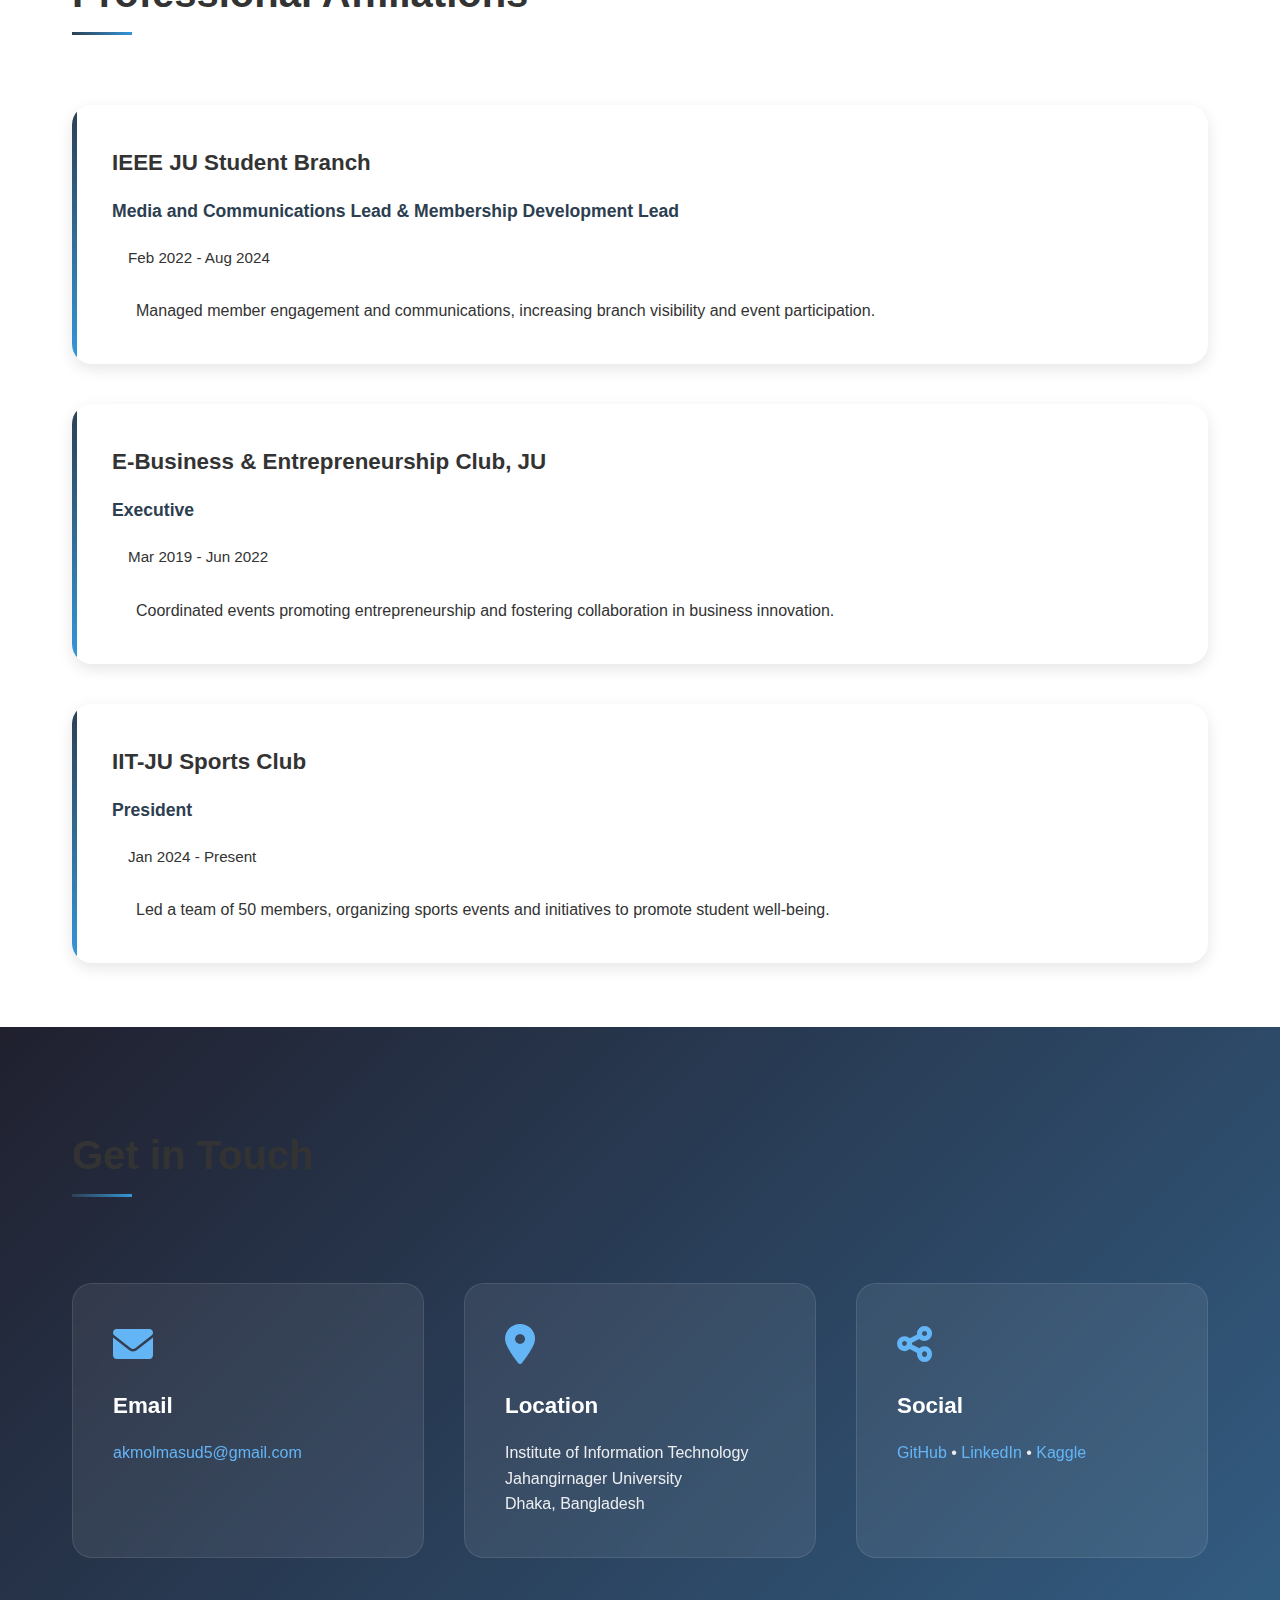
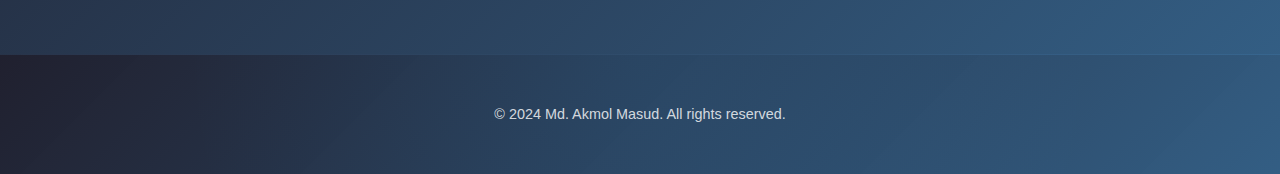
==== commit 71542030: "Updated CV" ====
--- a/index.html
+++ b/index.html
@@ -76,9 +76,9 @@
                 <div class="about-content">
                     <h2>About Me</h2>
                     <div class="about-text">
-                        <p>I am a Machine Learning researcher at the <a href="https://juniv.edu/institute/iit" target="_blank">Institute of Information Technology</a>, Jahangirnagar University, with expertise in computer vision and deep learning. My research journey began with my thesis on mosquito detection using deep learning (MosQNet-SA) under <a href="https://www.juniv.edu/teachers/sislam" target="_blank">Dr. Shahidul Islam</a>. Currently, I am working with <a href="https://scholar.google.com/citations?user=r2wOKBEAAAAJ&hl=en" target="_blank">Dr. Abu Yousuf</a> on projects involving ECG signal analysis, Alzheimer’s detection, and steganography, in collaboration with <a href="https://scholar.google.com/citations?hl=en&user=x2KTWwsAAAAJ" target="_blank">Md. Biplob Hossen</a>.</p>
+                        <p>I am a Machine Learning researcher at the <a href="https://juniv.edu/institute/iit" target="_blank">Institute of Information Technology</a>, Jahangirnagar University, with expertise in computer vision and deep learning. My research journey began with my thesis on mosquito detection using deep learning (MosQNet-SA) under <a href="https://www.juniv.edu/teachers/sislam" target="_blank">Dr. Shahidul Islam</a>. Currently, I am working with <a href="https://scholar.google.com/citations?user=r2wOKBEAAAAJ&hl=en" target="_blank">Dr. Mohammad Abu Yousuf</a> on projects involving ECG signal analysis, Alzheimer’s detection, and steganography, in collaboration with <a href="https://scholar.google.com/citations?hl=en&user=x2KTWwsAAAAJ" target="_blank">Md. Biplob Hossen</a>.</p>
                         
-                        <p>I explored quantum machine learning through a collaboration with <a href="https://abrar2652.github.io/" target="_blank">Md. Abrar Jahin</a>, leading to projects like KACQ-DCNN, a quantum-classical hybrid for heart disease detection, and quantum neural networks for particle physics. These experiences inspired my focus on self-supervised learning, which now drives much of my work. Currently, I am collaborating with <a href="https://www.linkedin.com/in/fadul-sikder-0b5a8a202/" target="_blank">Fadul Sikdar</a> for an exciting project.</p>
+                        <p>I explored quantum machine learning through a collaboration with <a href="https://abrar2652.github.io/" target="_blank">Md. Abrar Jahin</a>, leading to projects like KACQ-DCNN, a quantum-classical hybrid for heart disease detection, and quantum neural networks for particle physics. These experiences inspired my focus on self-supervised learning, which now drives much of my work.</p>
                         
                         <p>Beyond research, I previously served as an Executive at the E-Business & Entrepreneurship Club (EEC-JU) and as Media & Communications Lead at the IEEE Student Branch. Currently, I lead the <a href="https://www.facebook.com/iitsportsclubju/" target="_blank">IIT-JU Sports Club</a> and actively participate in athletics.</p>
                         <p> My passion lies in creating machine learning systems that thrive on limited labeled data, addressing challenges in critical areas like healthcare and physics.</p>
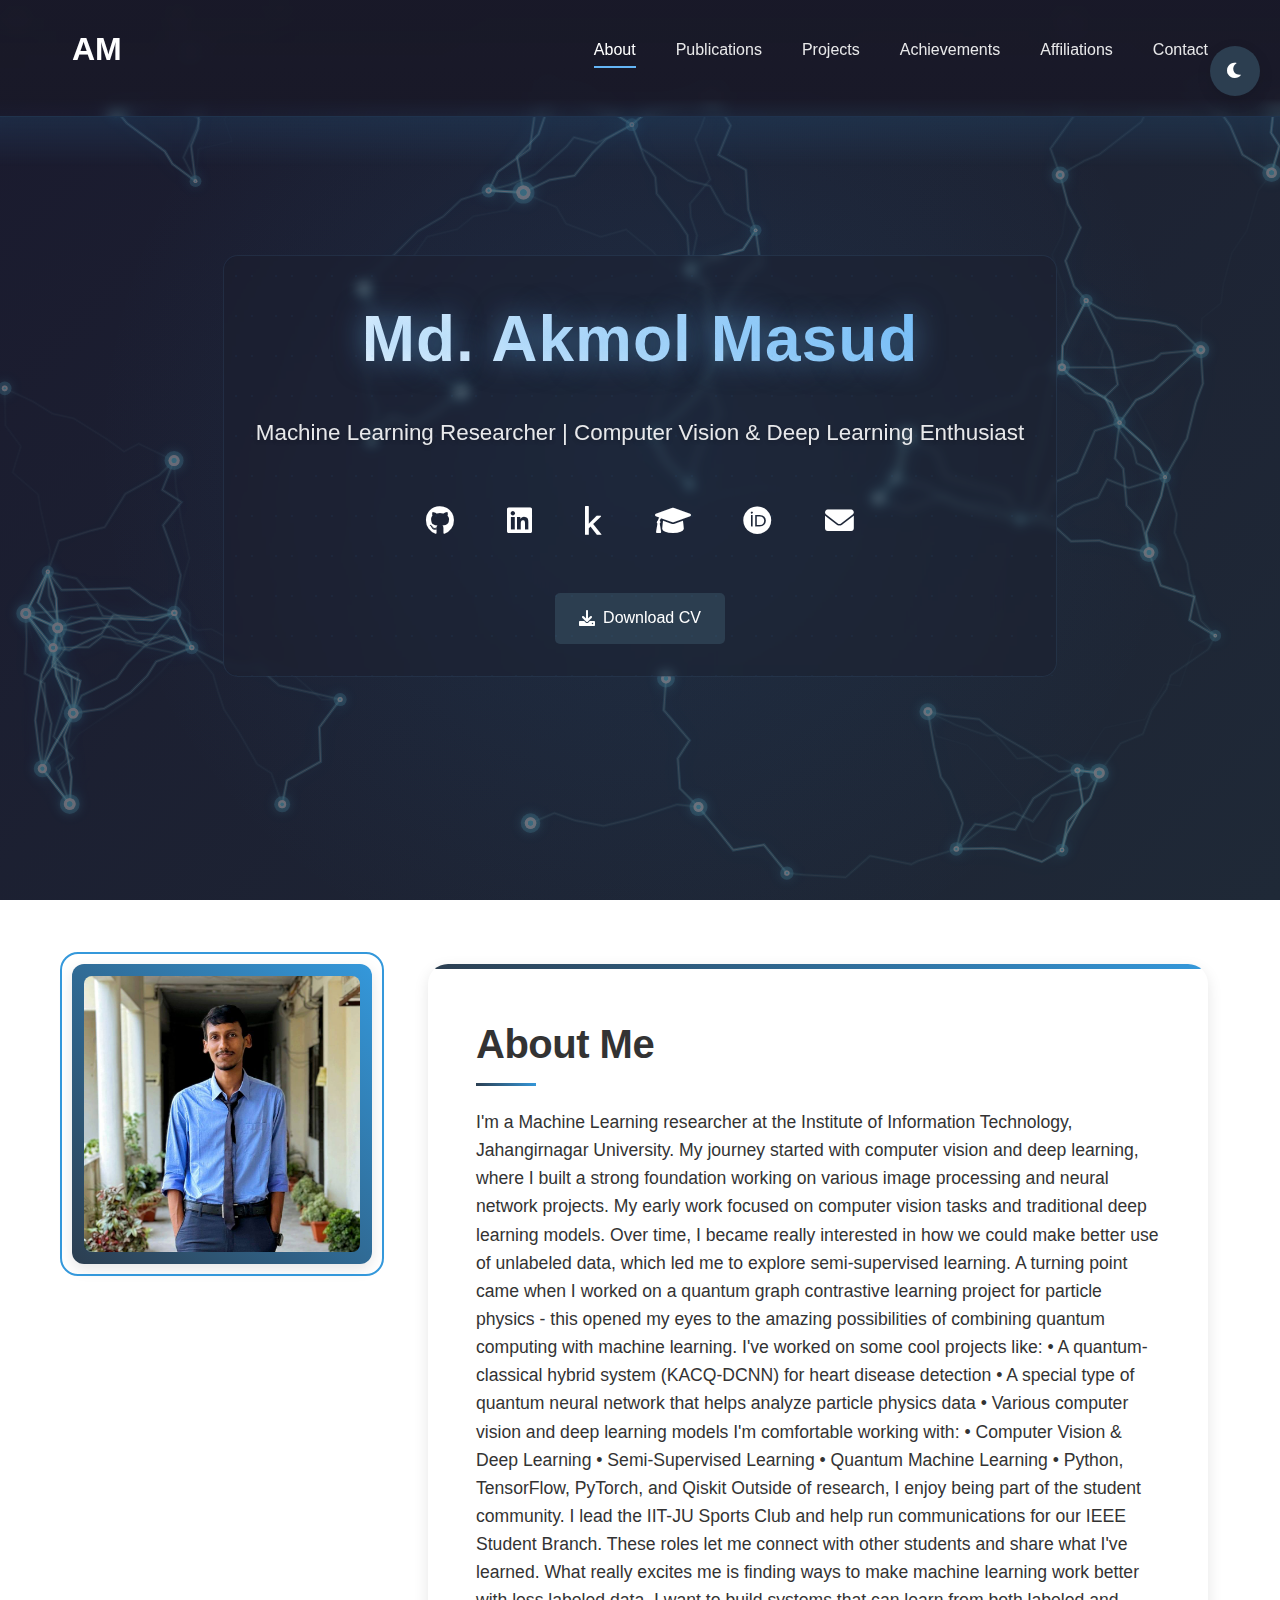
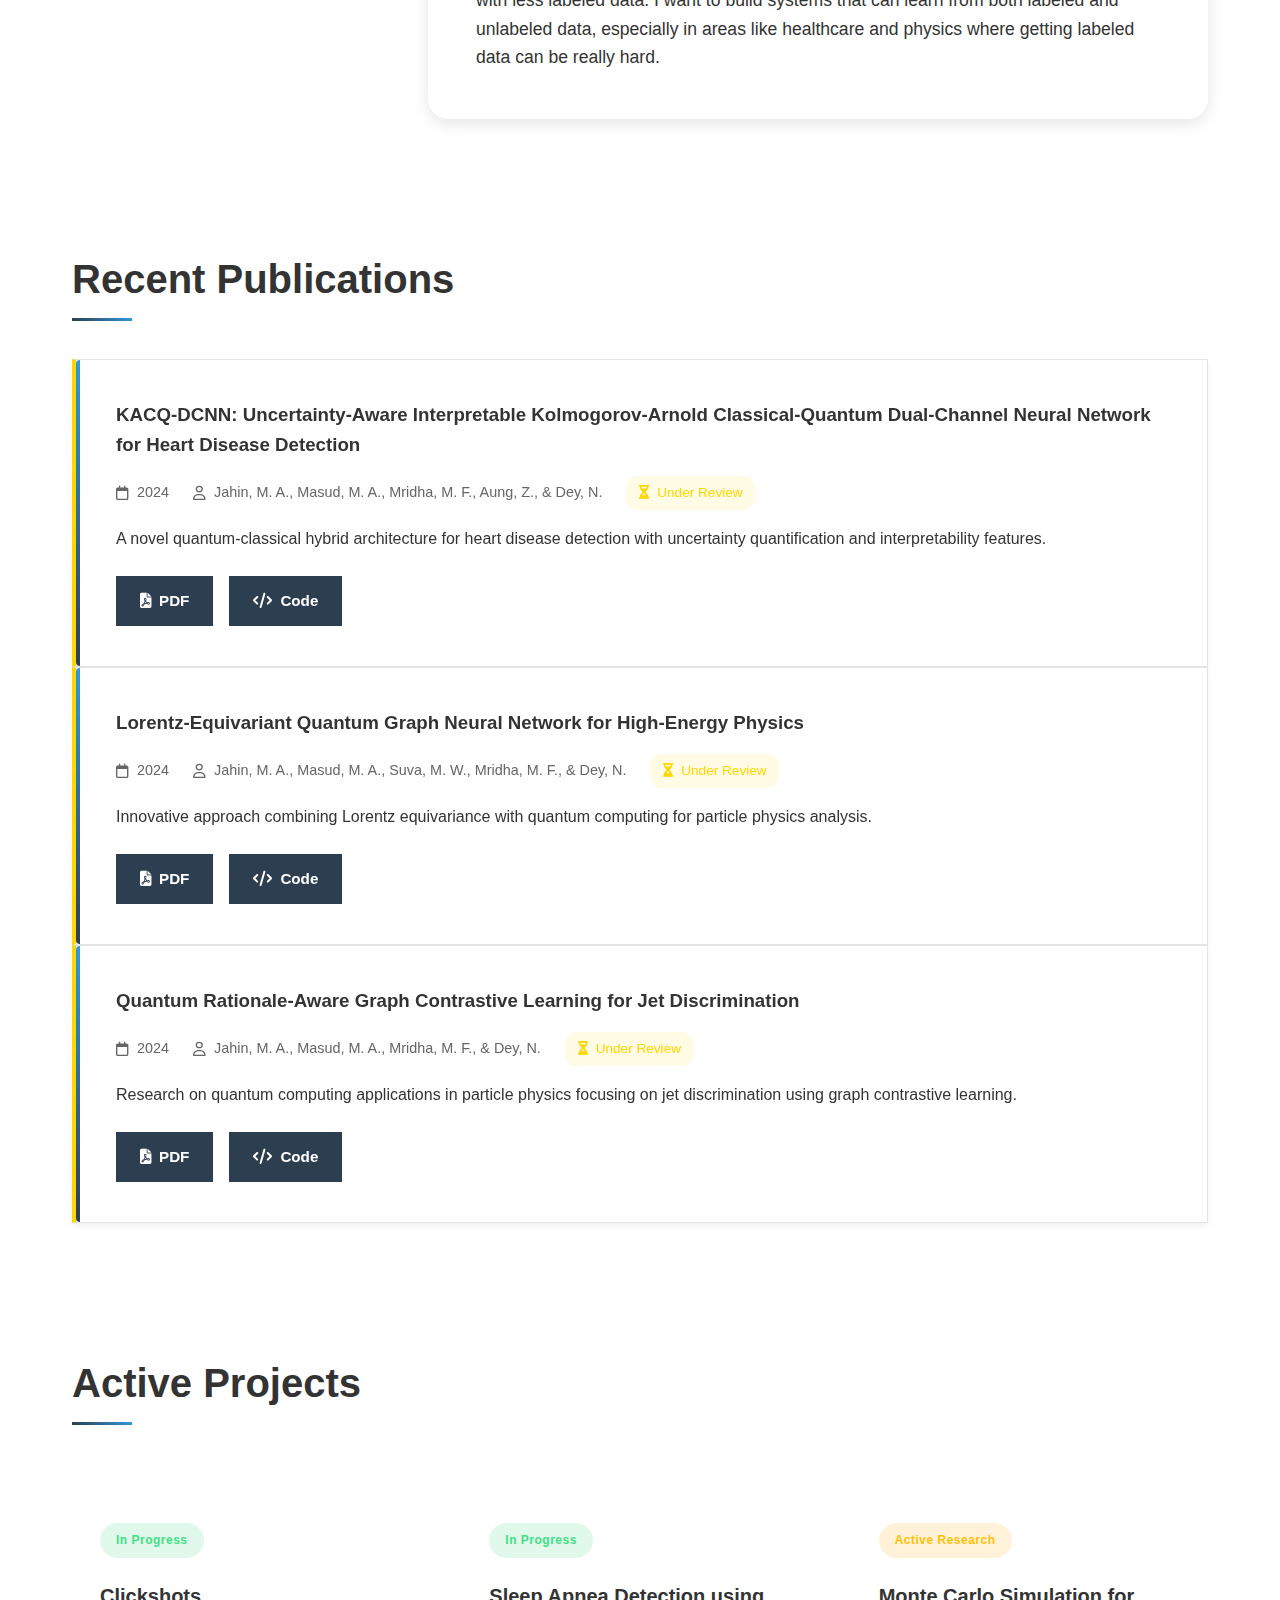
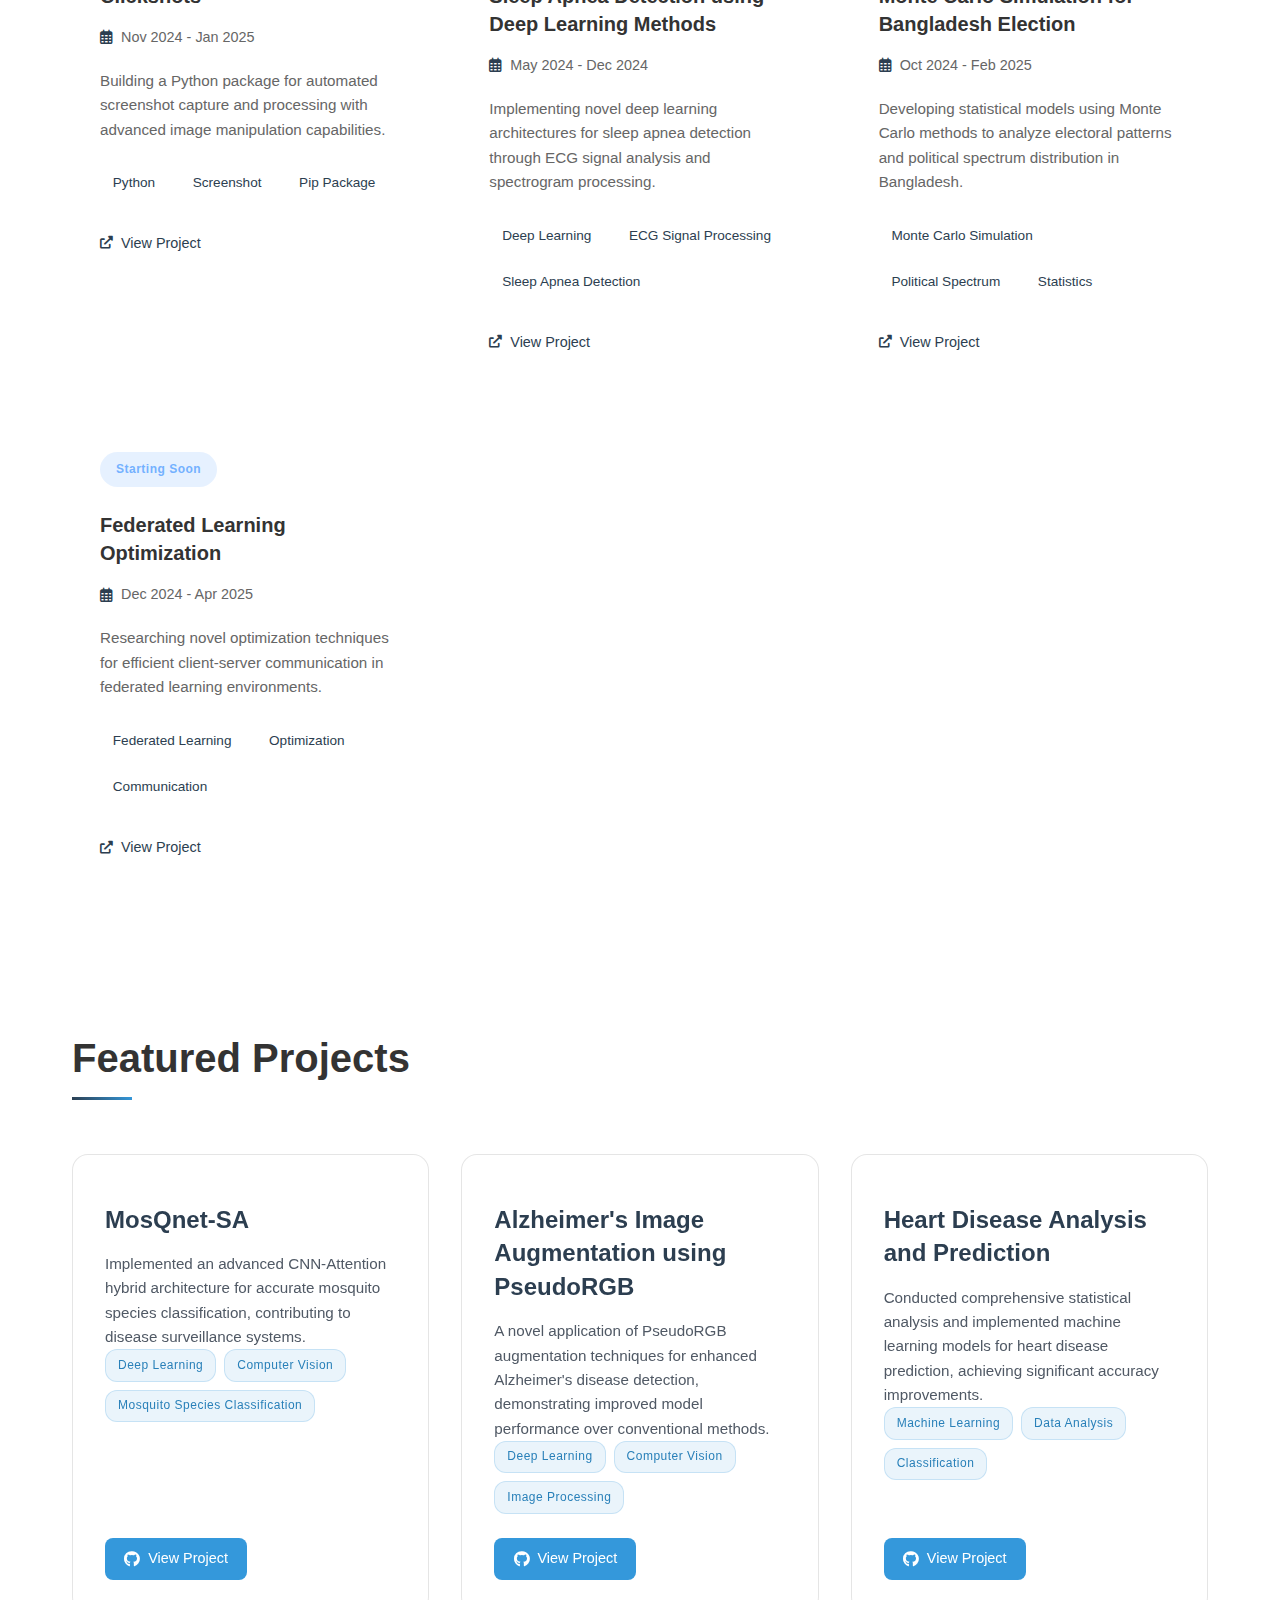
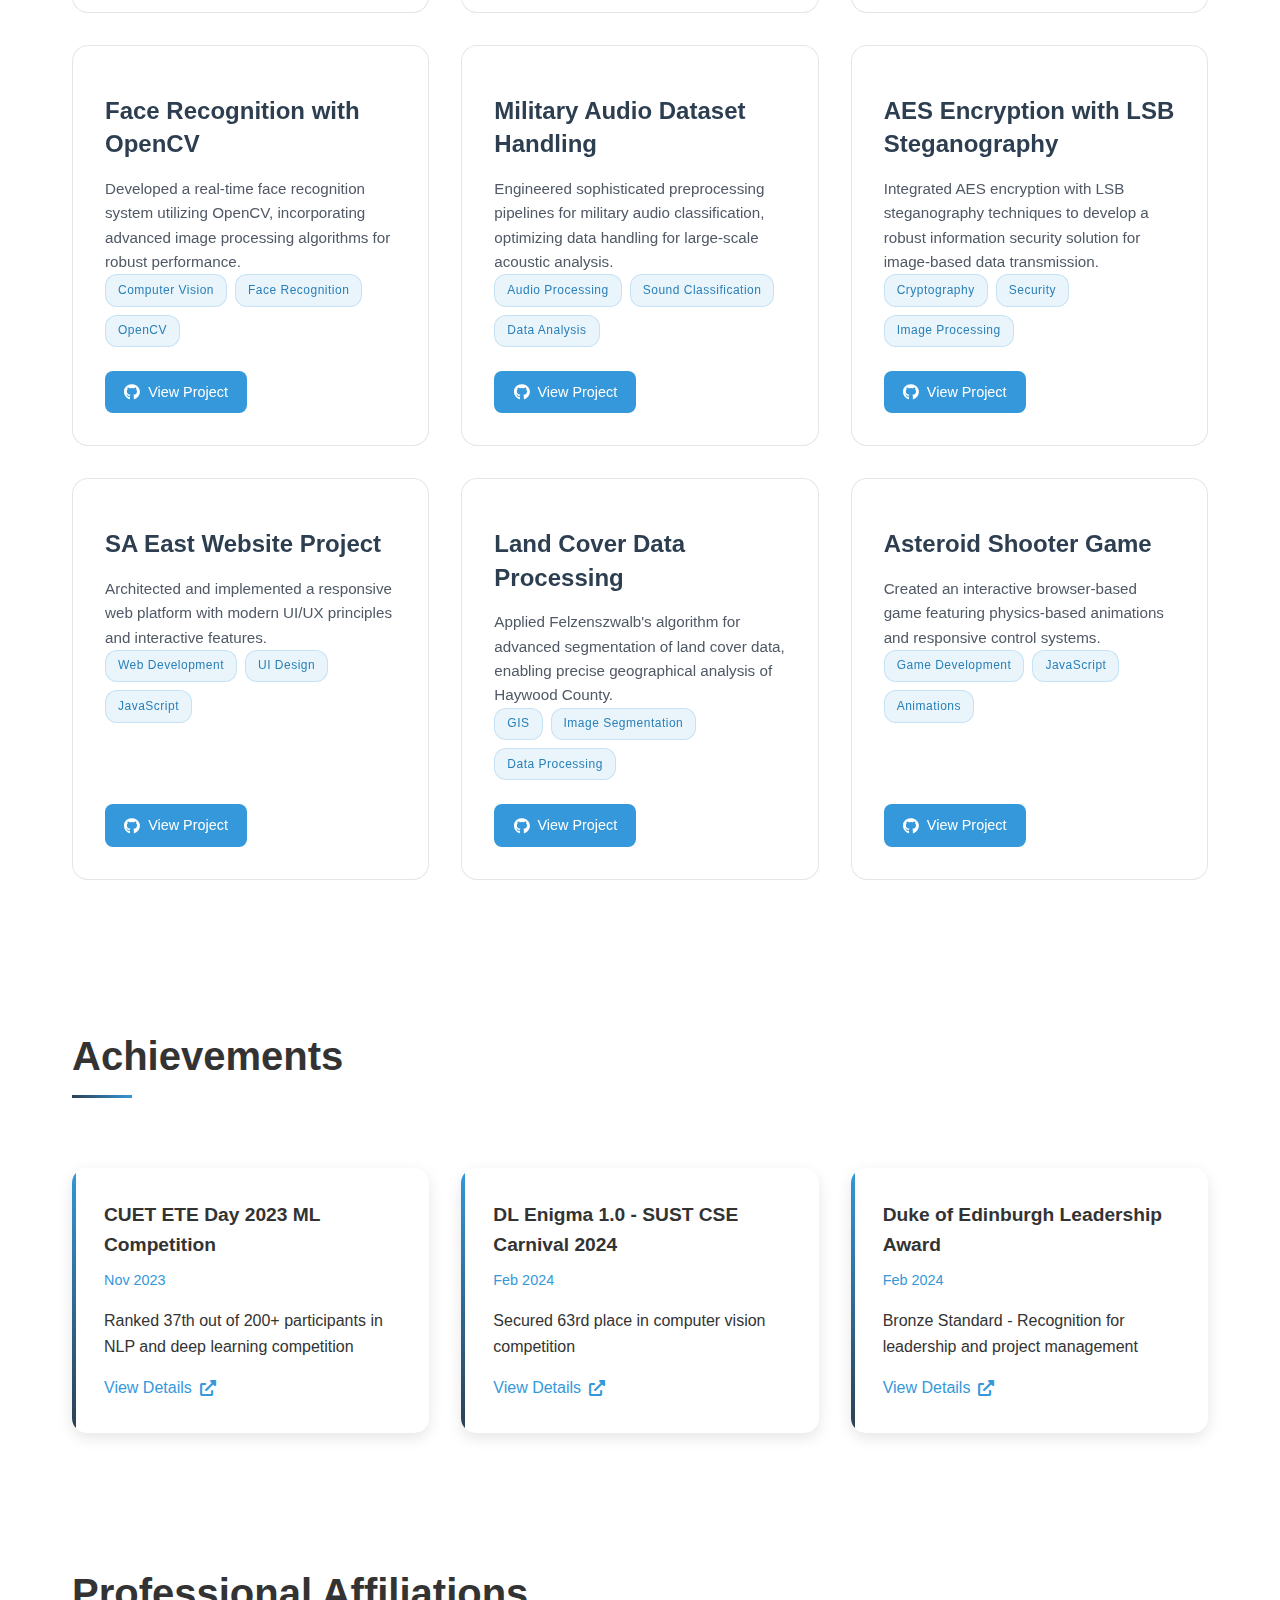
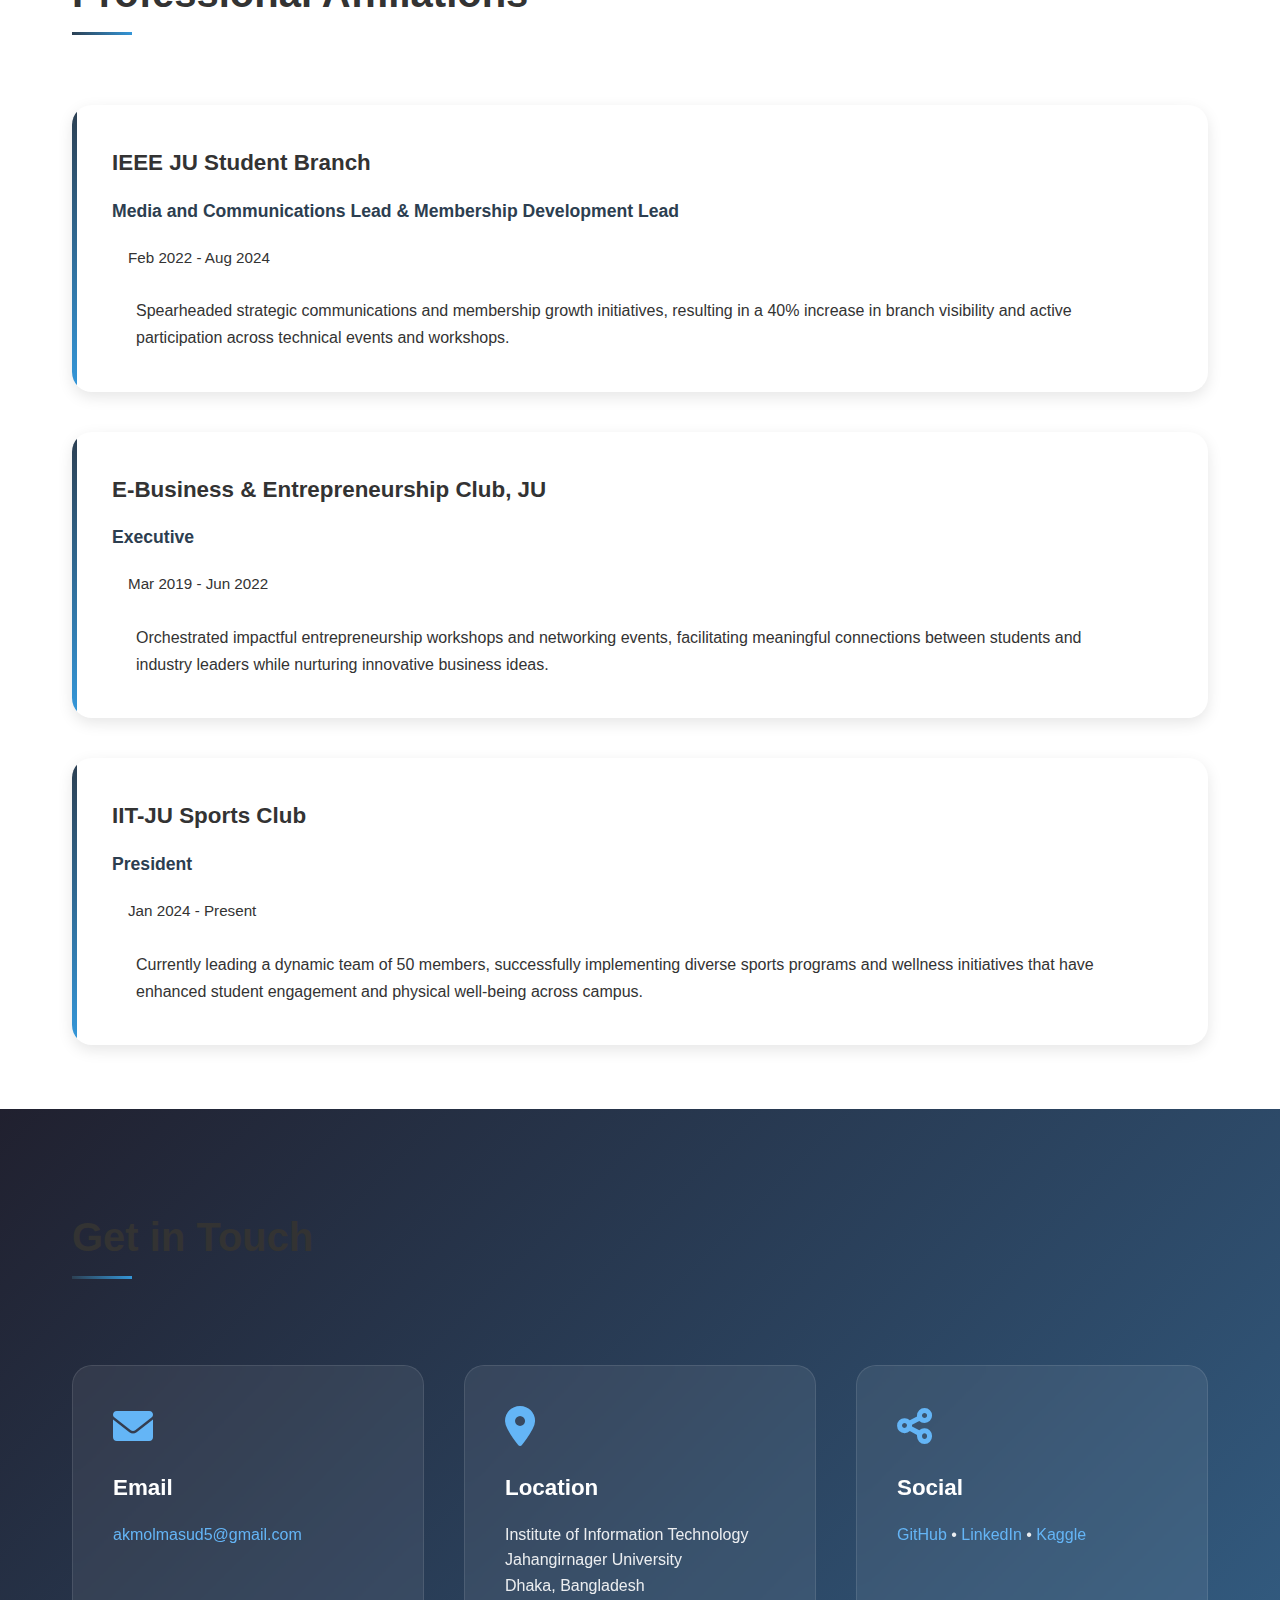
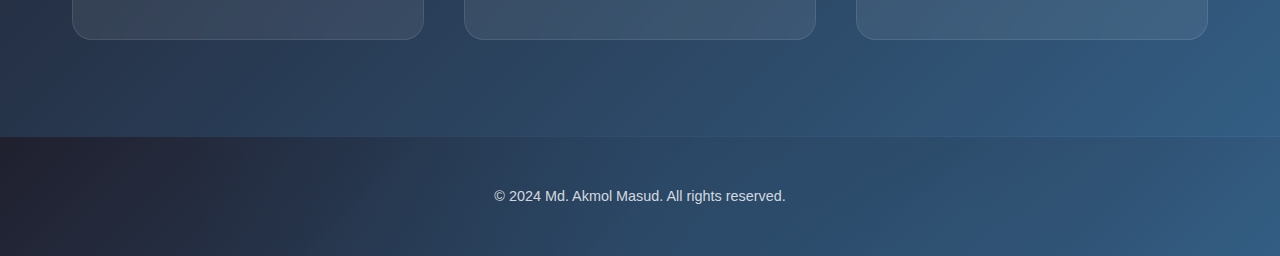
==== commit e35c5247: "mail added" ====
--- a/index.html
+++ b/index.html
@@ -56,6 +56,7 @@
                         class="fas fa-graduation-cap"></i></a>
                 <a href="https://orcid.org/0009-0009-1894-9533" target="_blank"><i 
                         class="fab fa-orcid"></i></a>
+                <a href="mailto:akmolmasud5@gmail.com" target="_blank"><i class="fas fa-envelope"></i></a>
             </div>
             <div class="cta-buttons">
                 <a href="assets/CV_Md_Akmol_Masud.pdf" class="btn btn-primary" download>
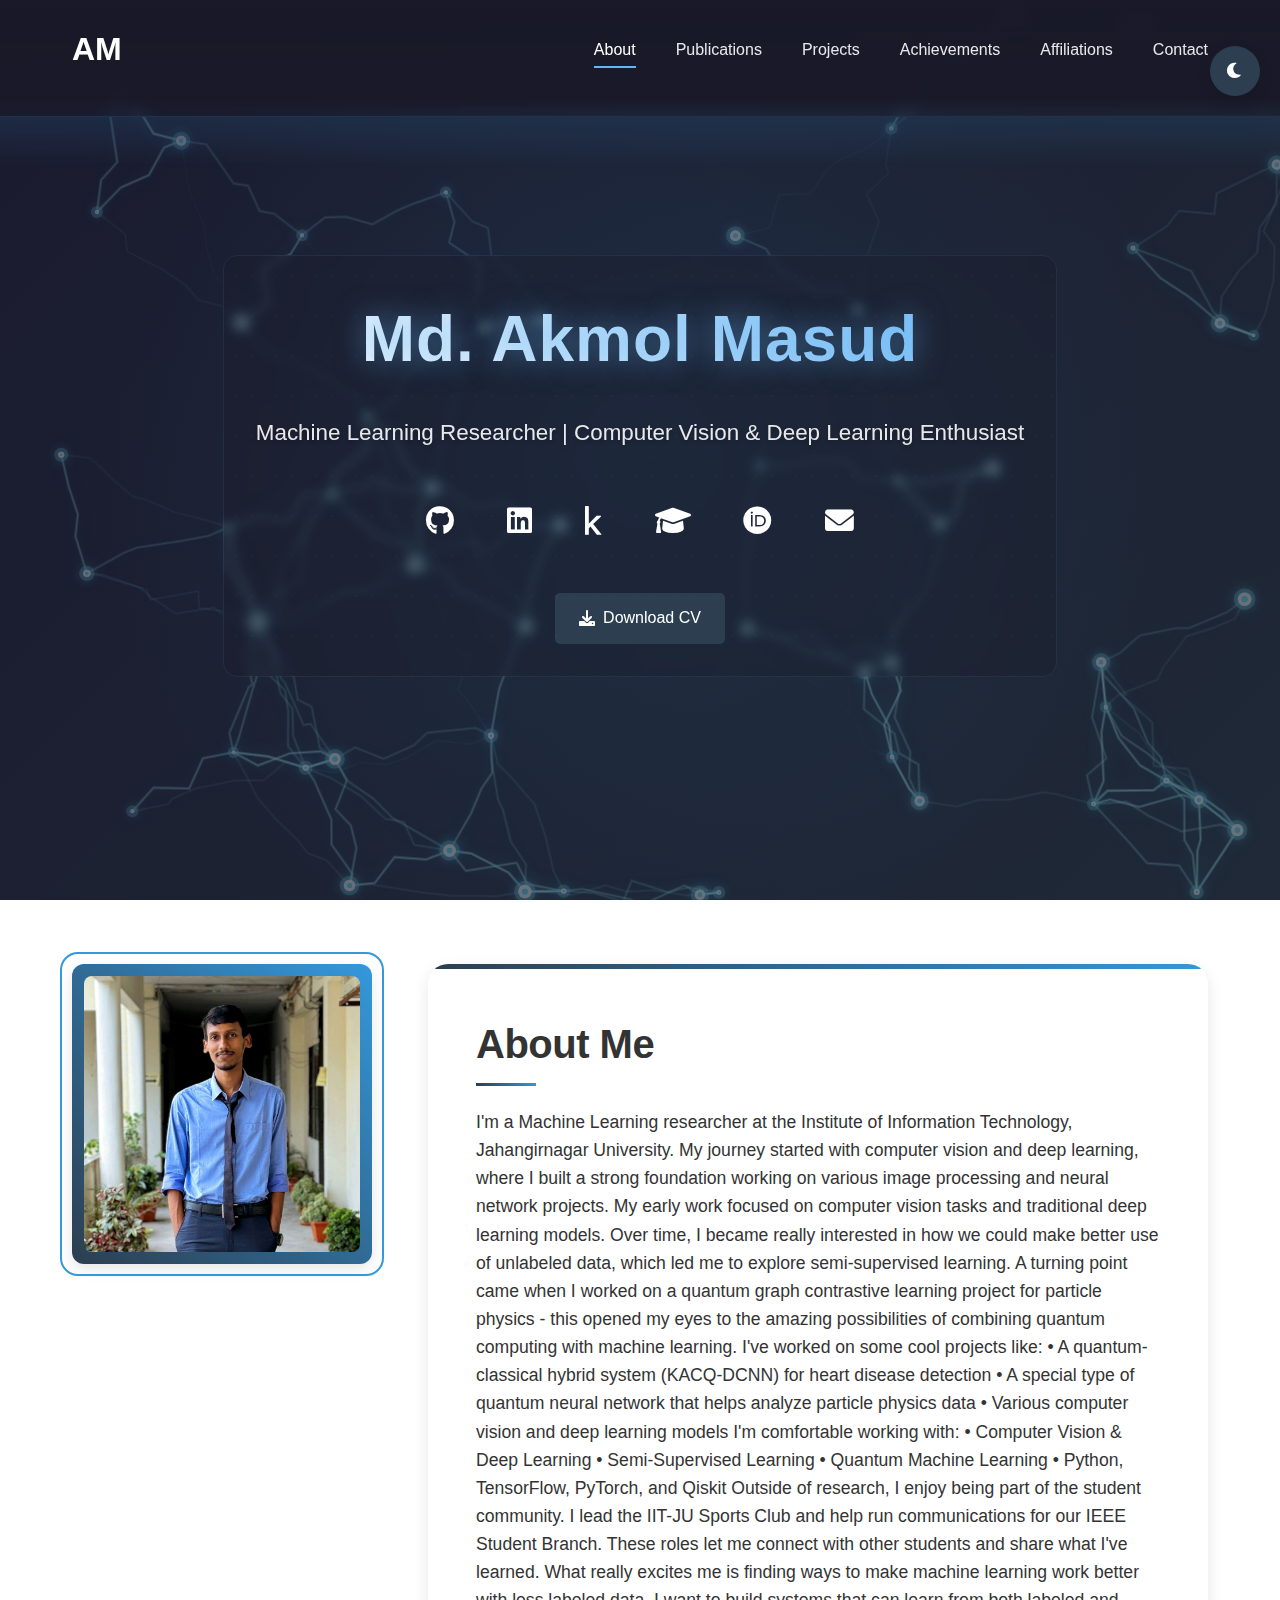
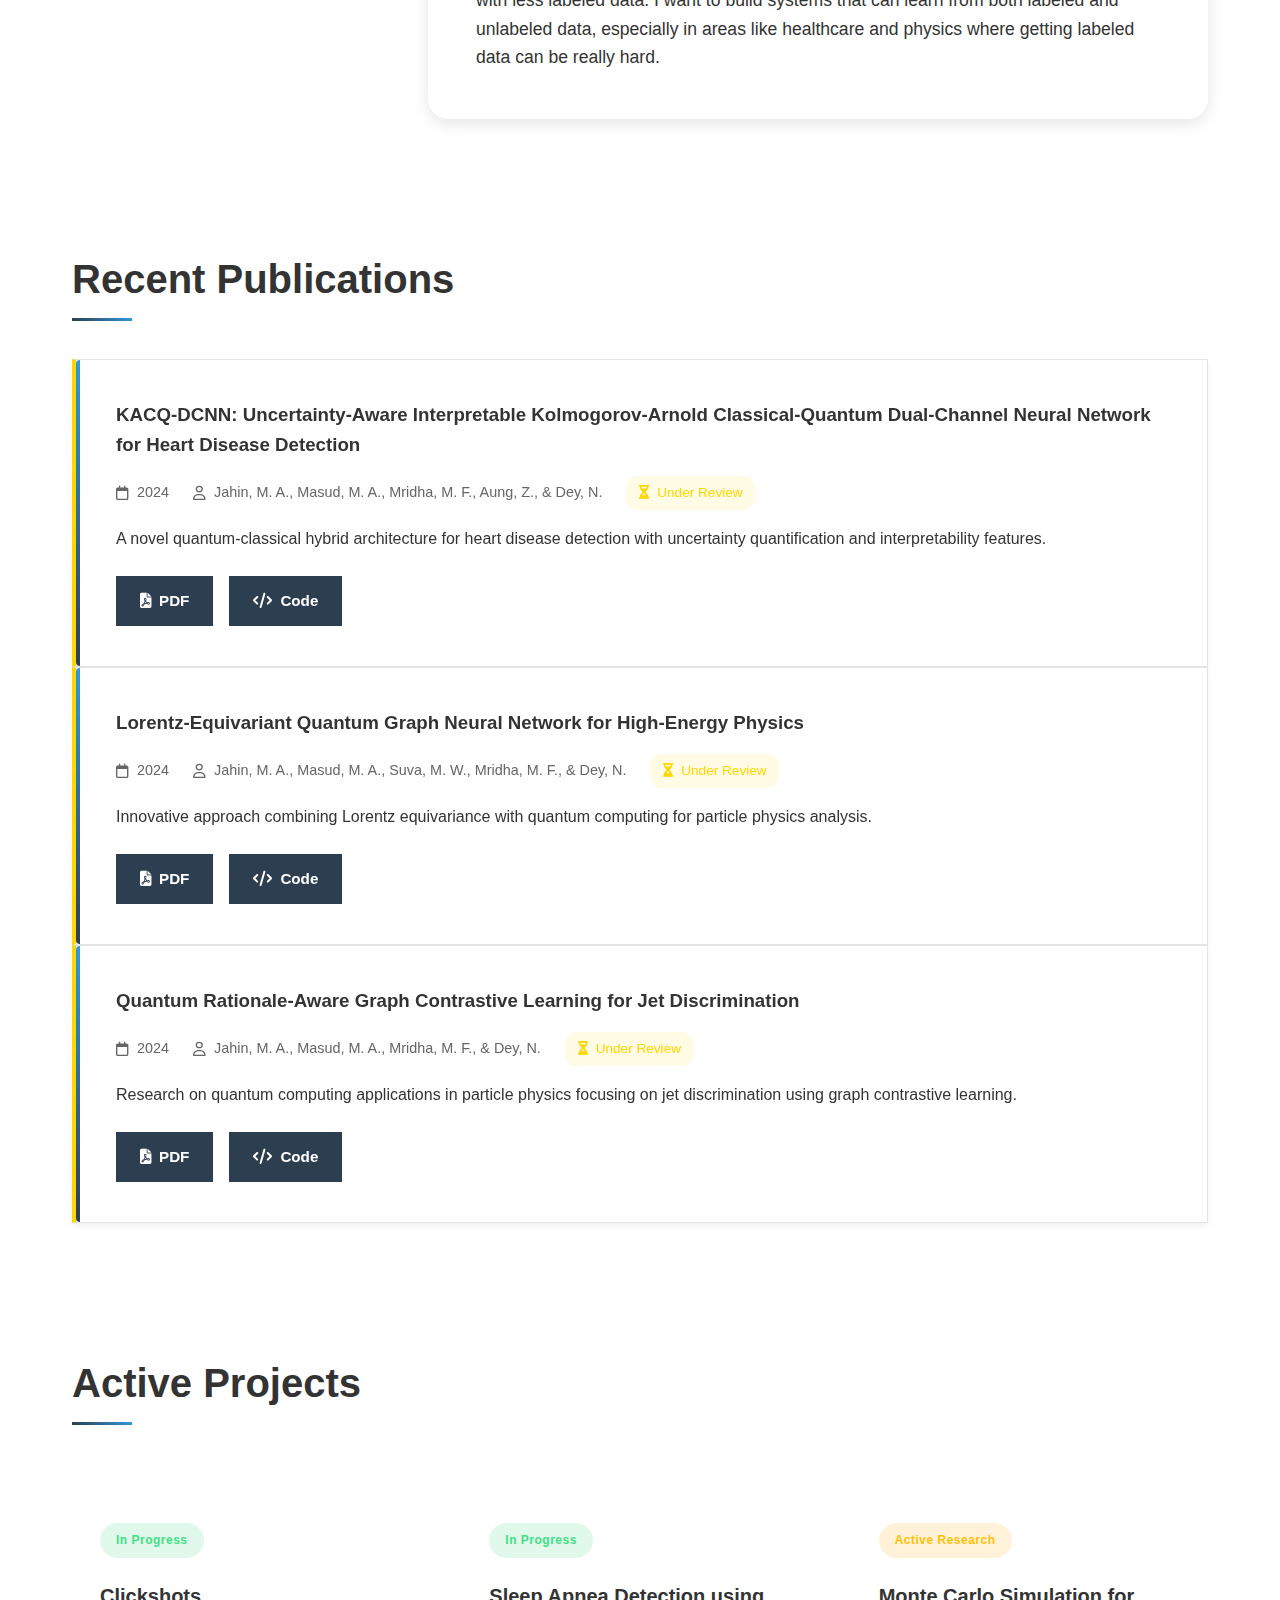
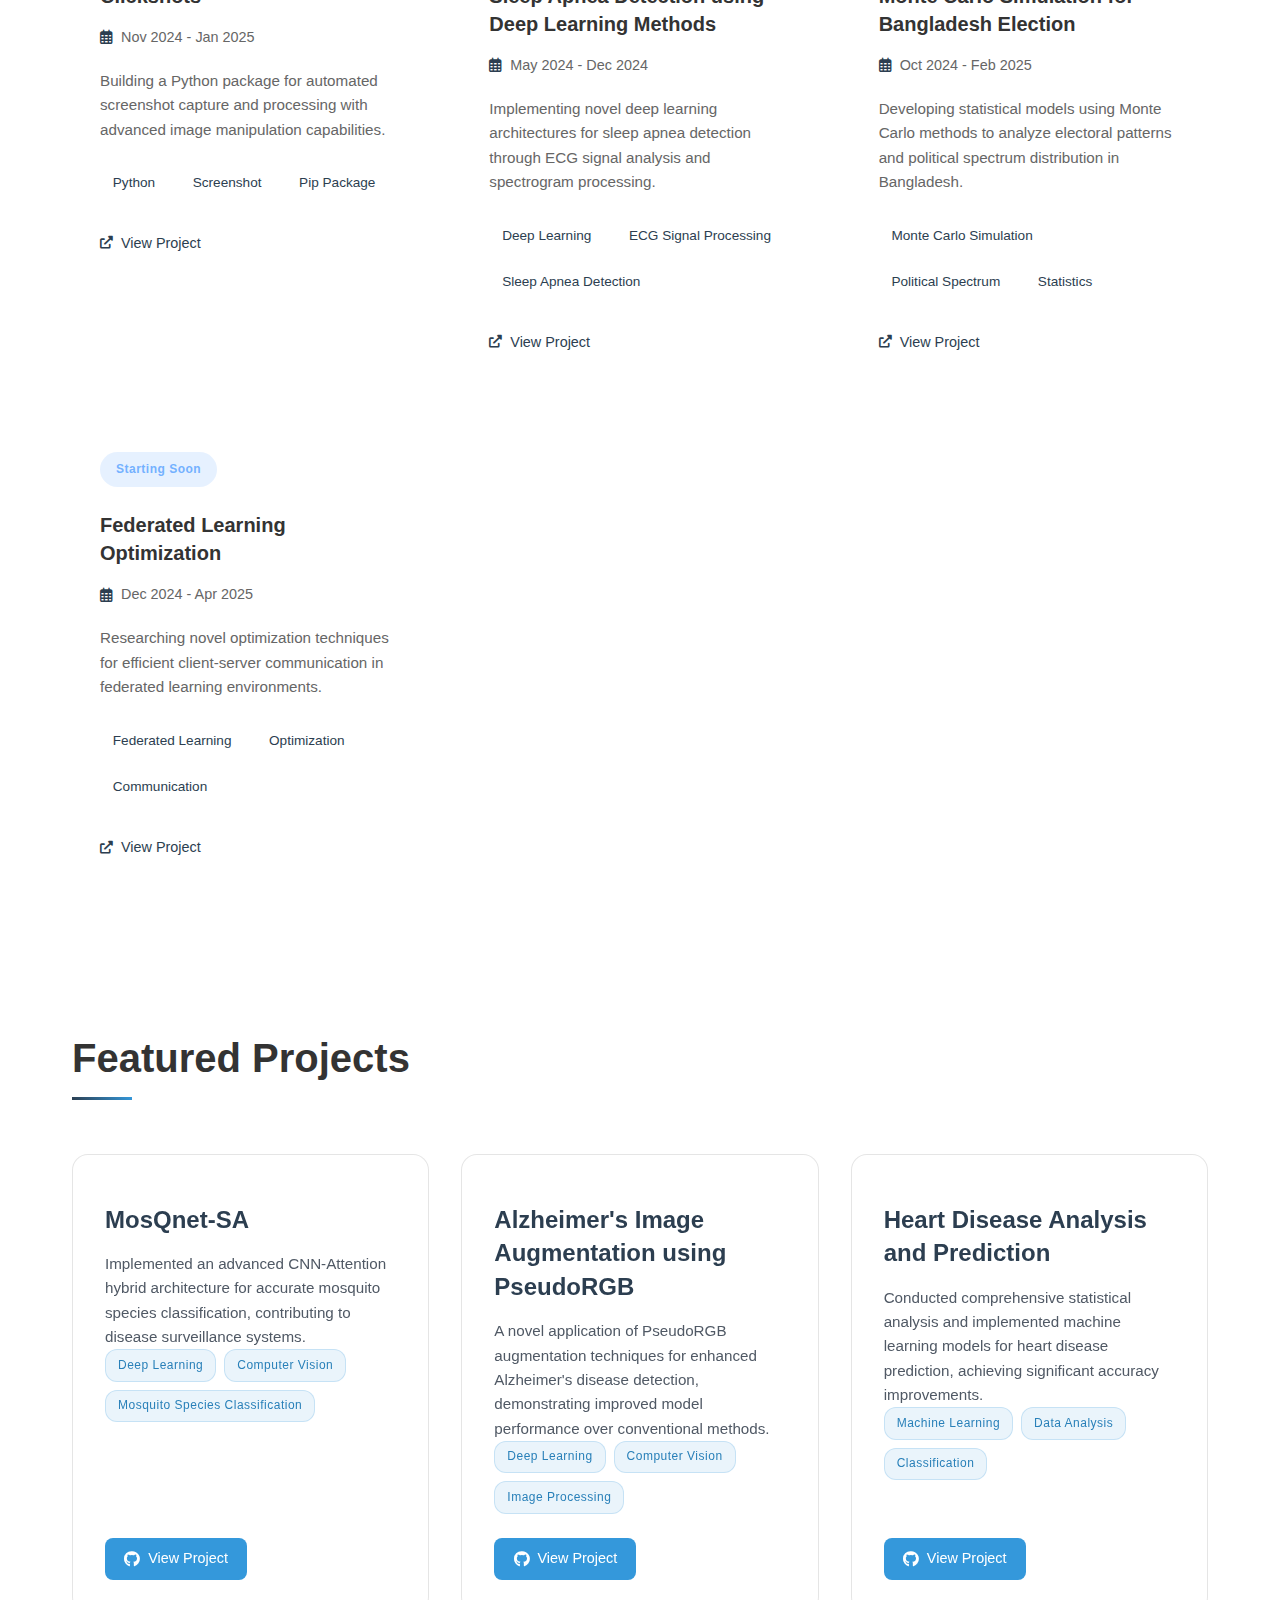
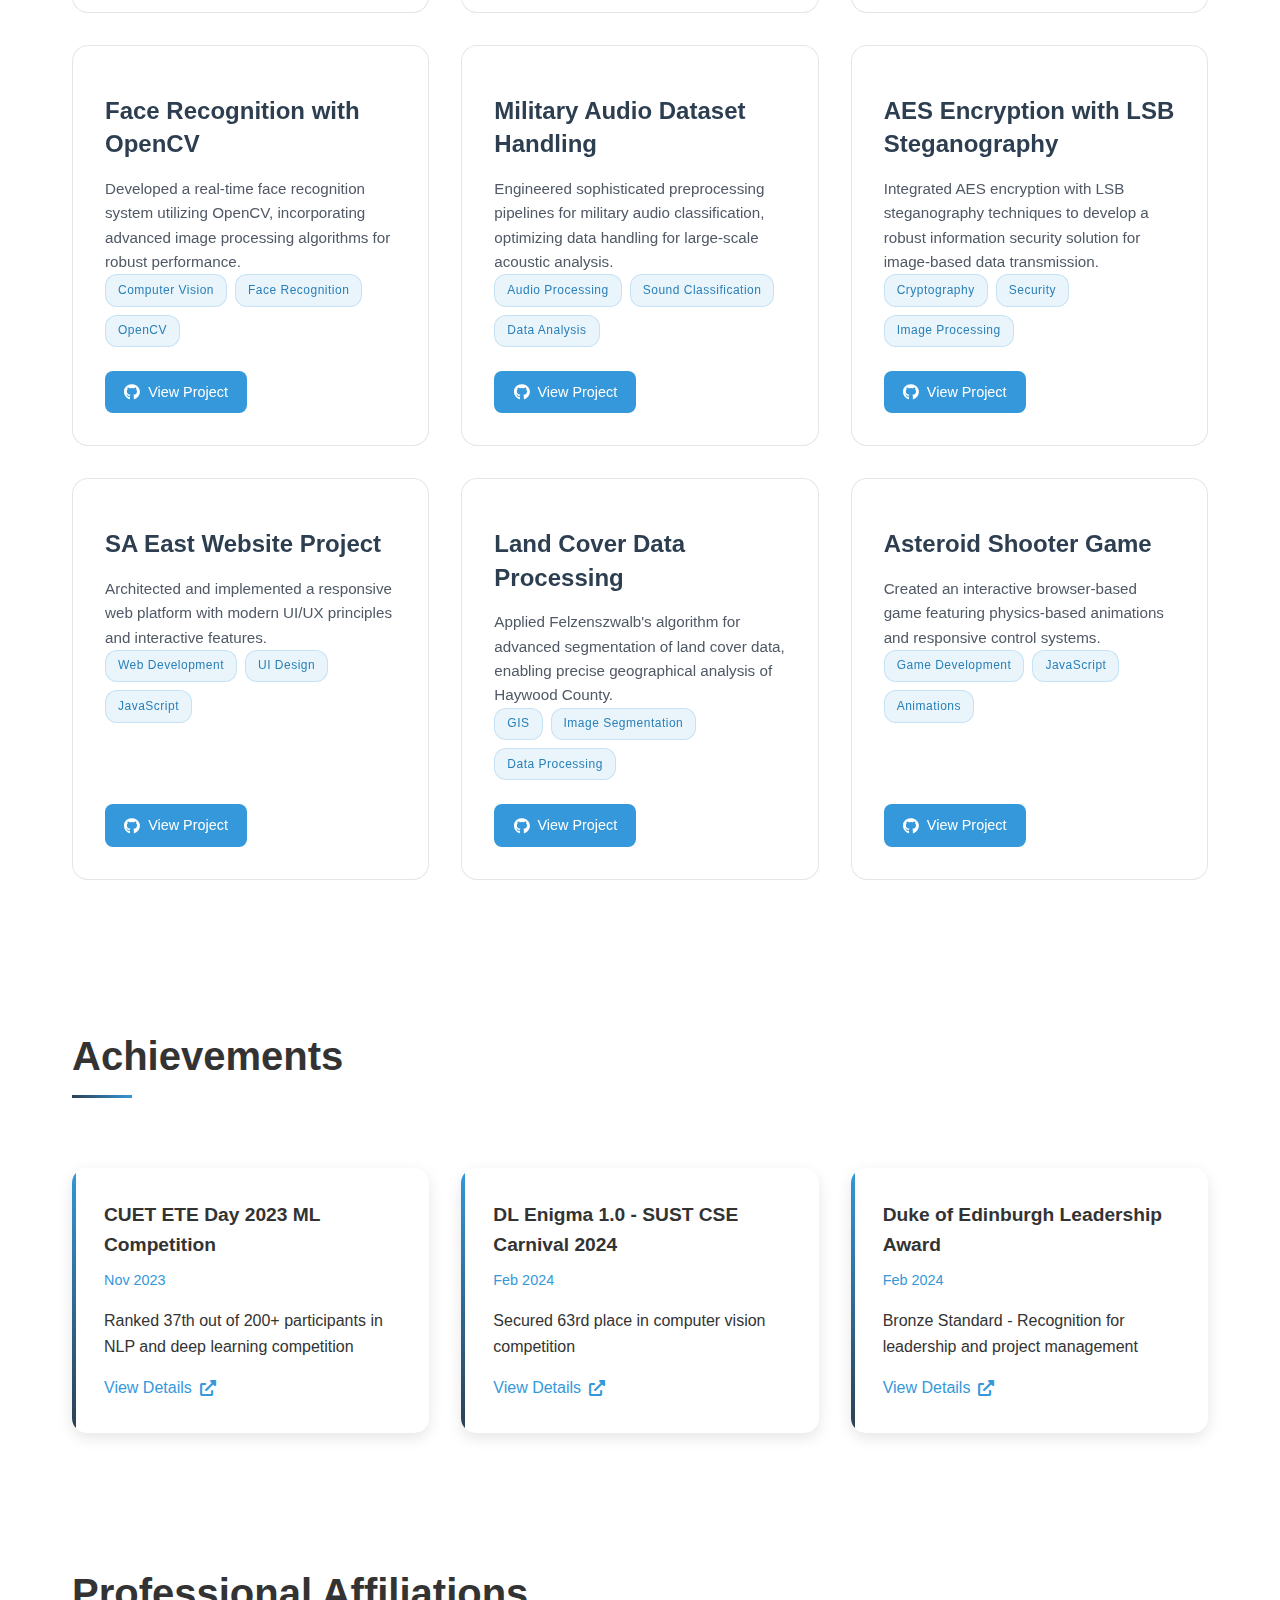
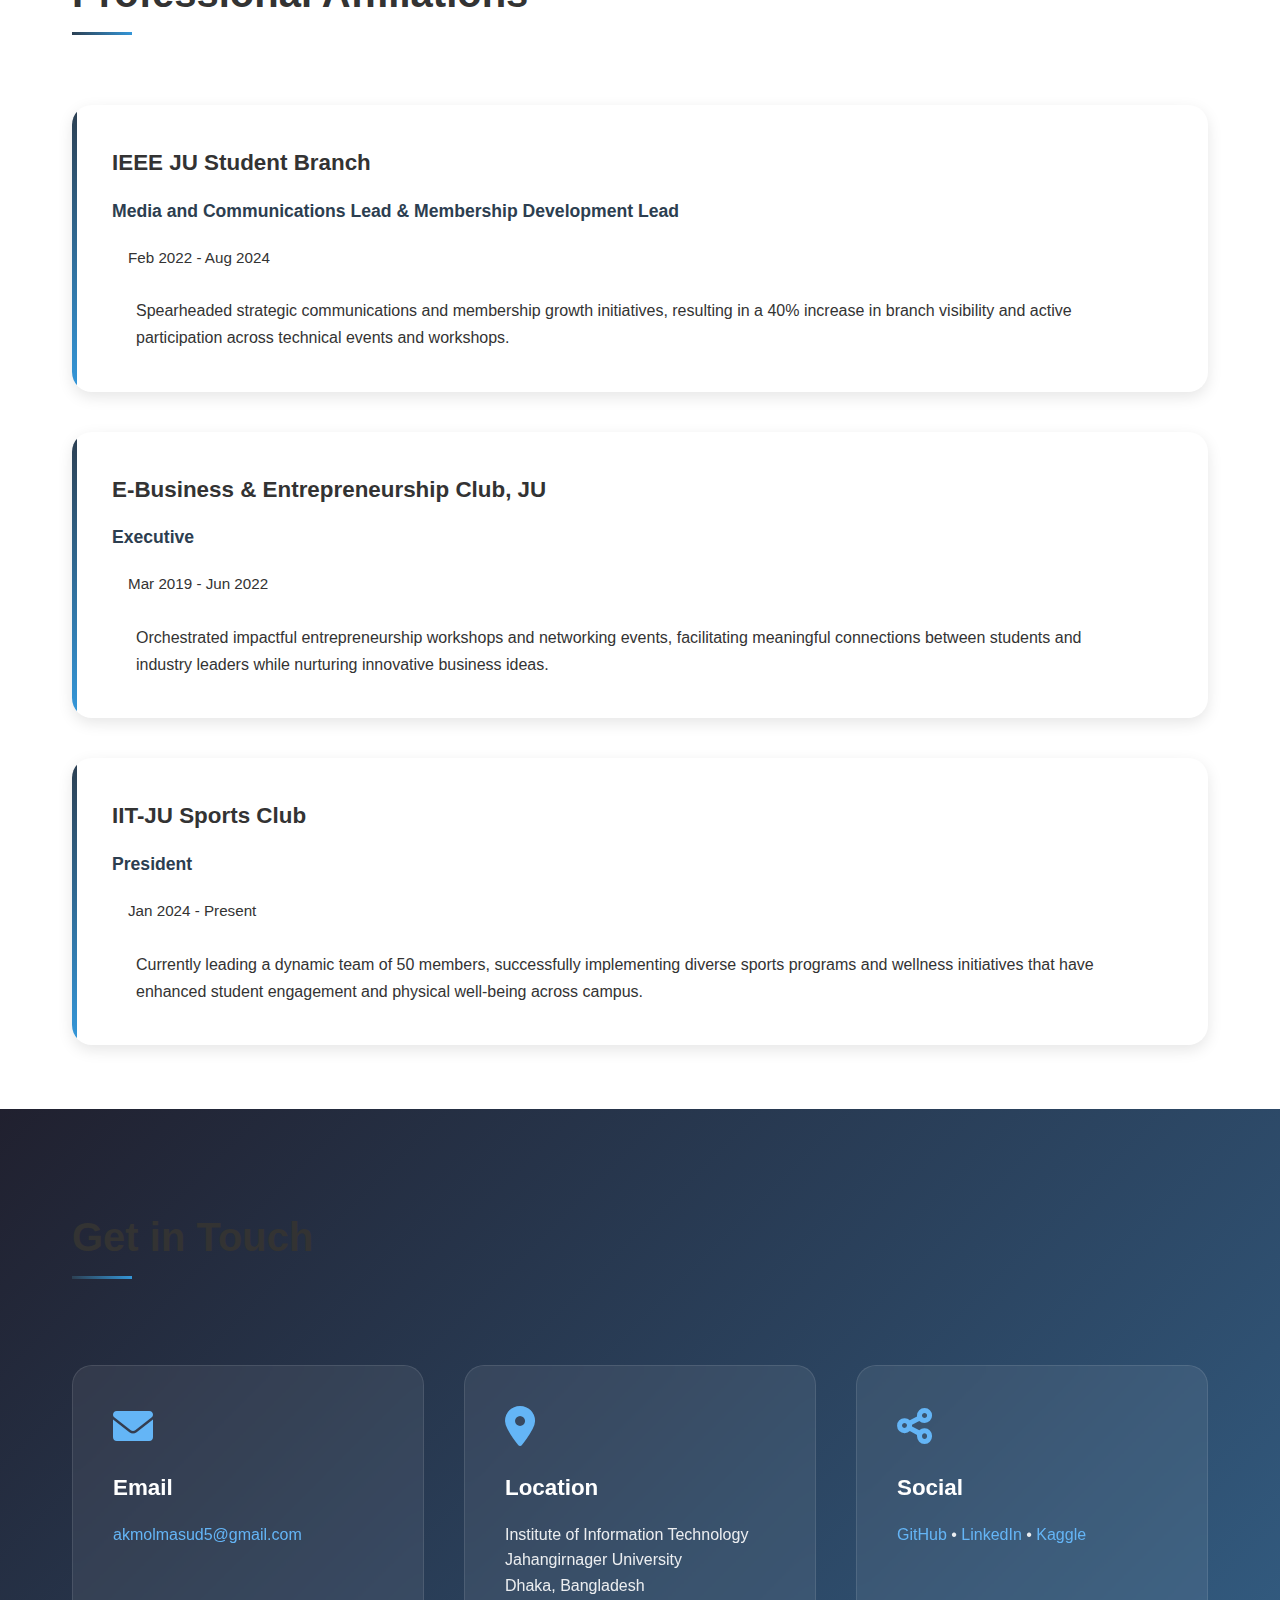
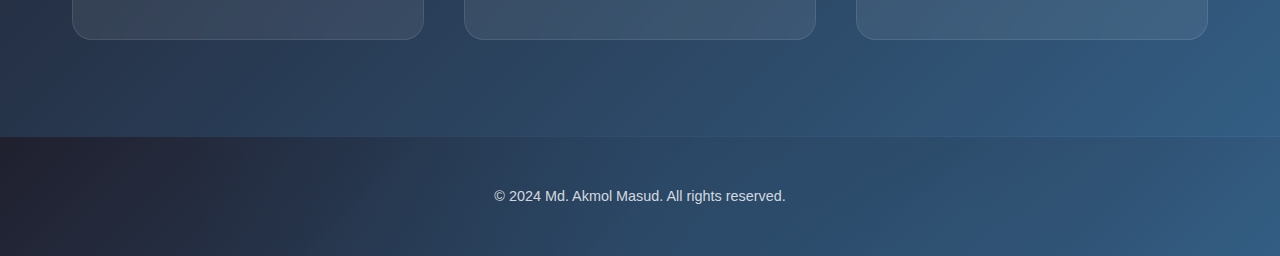
==== commit 638d9ff2: "GA updated" ====
--- a/index.html
+++ b/index.html
@@ -8,12 +8,12 @@
     <link rel="stylesheet" href="styles.css">
     <link rel="stylesheet" href="https://cdnjs.cloudflare.com/ajax/libs/font-awesome/6.0.0/css/all.min.css">
     <link rel="icon" type="image/png" href="assets/favicon.ico">
-    <script async src="https://www.googletagmanager.com/gtag/js?id=YOUR-GA-ID"></script>
+    <script async src="https://www.googletagmanager.com/gtag/js?id=G-JLR6FNLGT2"></script>
     <script>
         window.dataLayer = window.dataLayer || [];
         function gtag() { dataLayer.push(arguments); }
         gtag('js', new Date());
-        gtag('config', 'YOUR-GA-ID');
+        gtag('config', 'G-JLR6FNLGT2');
     </script>
     <meta property="og:url" content="https://masud1901.github.io">
 </head>
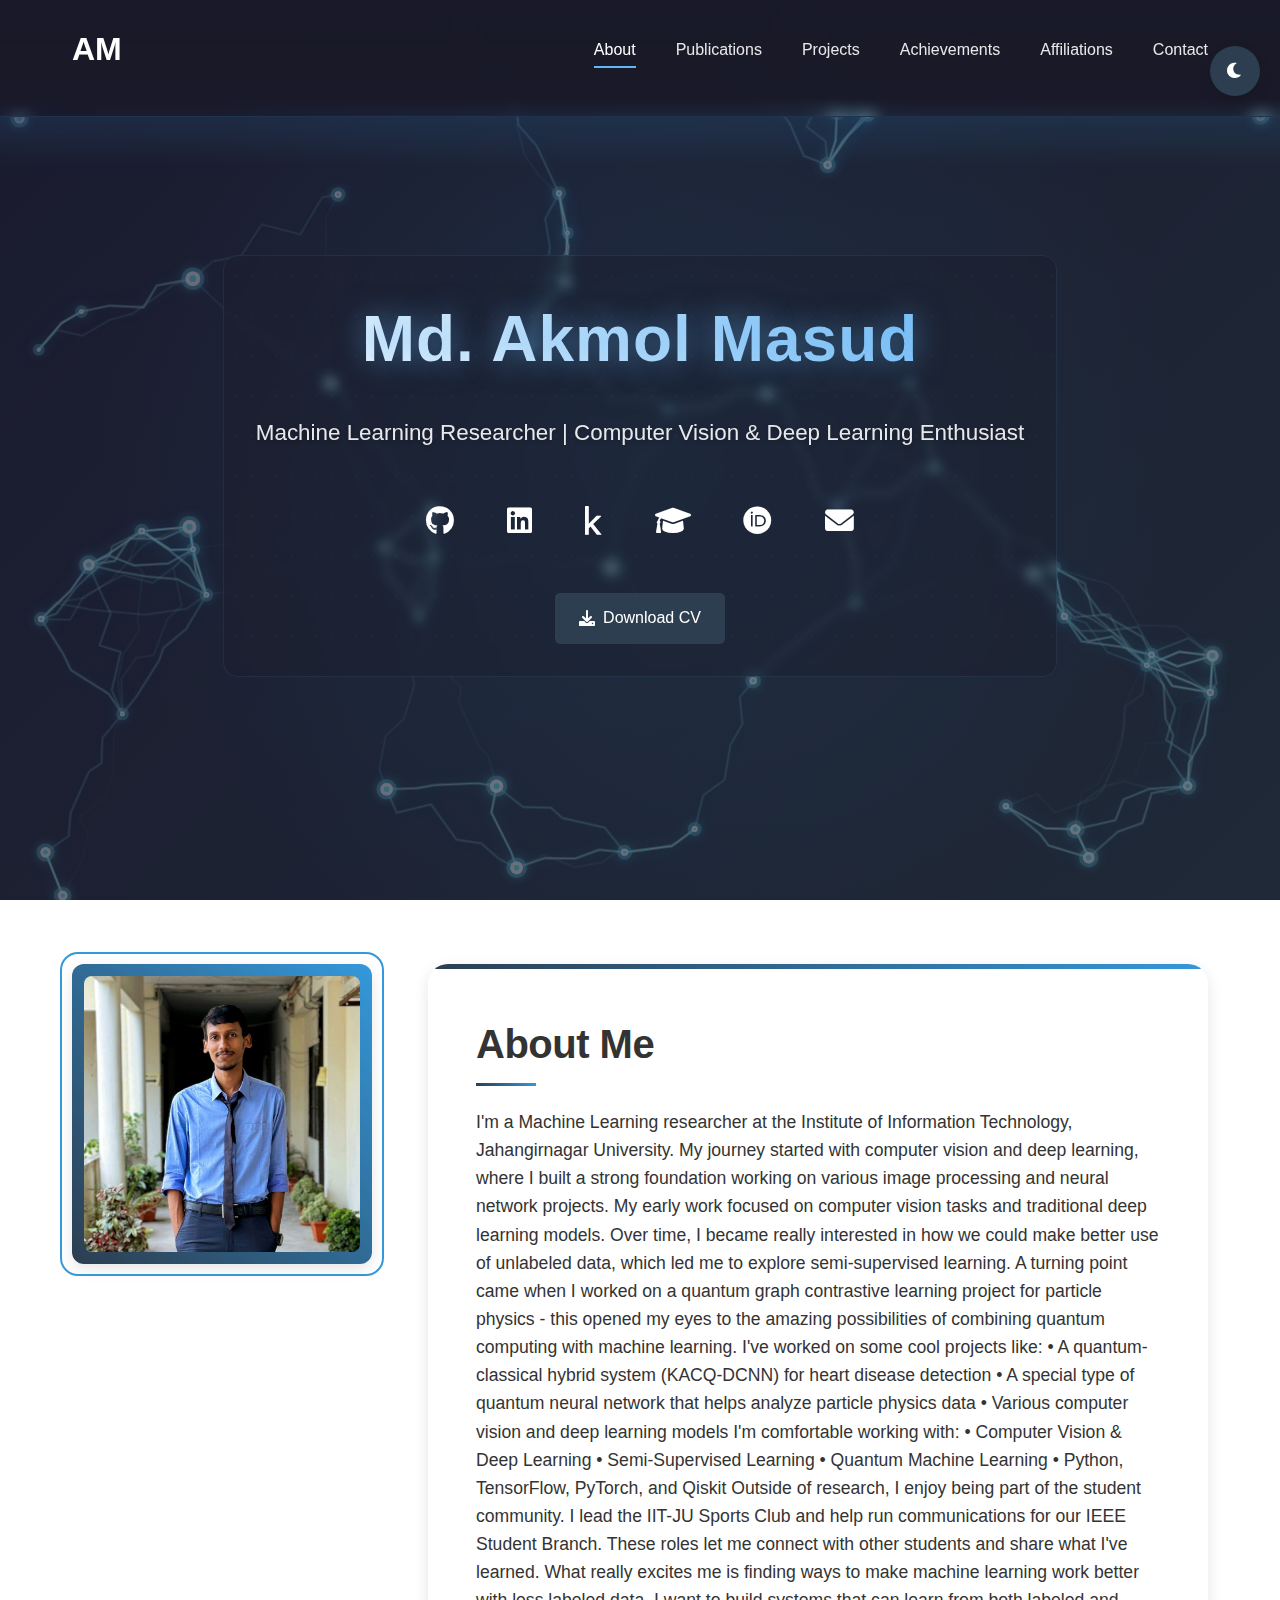
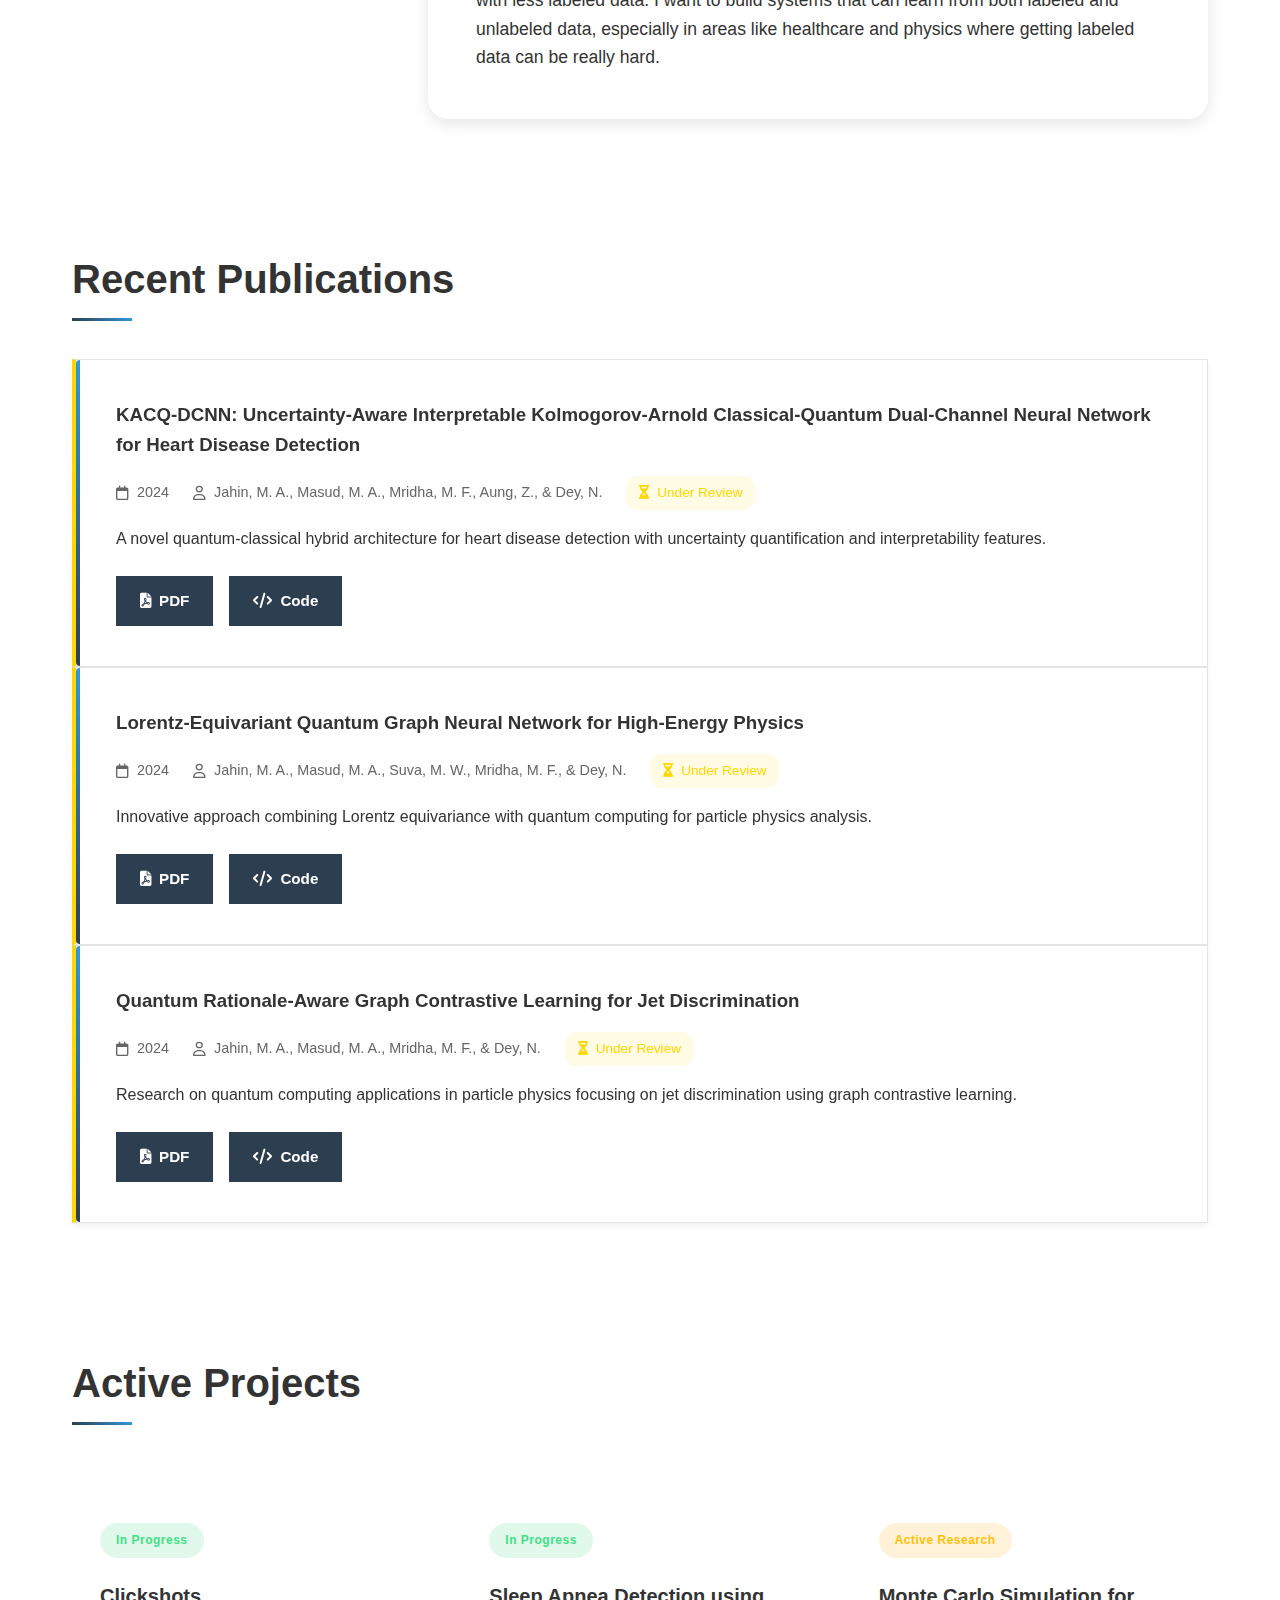
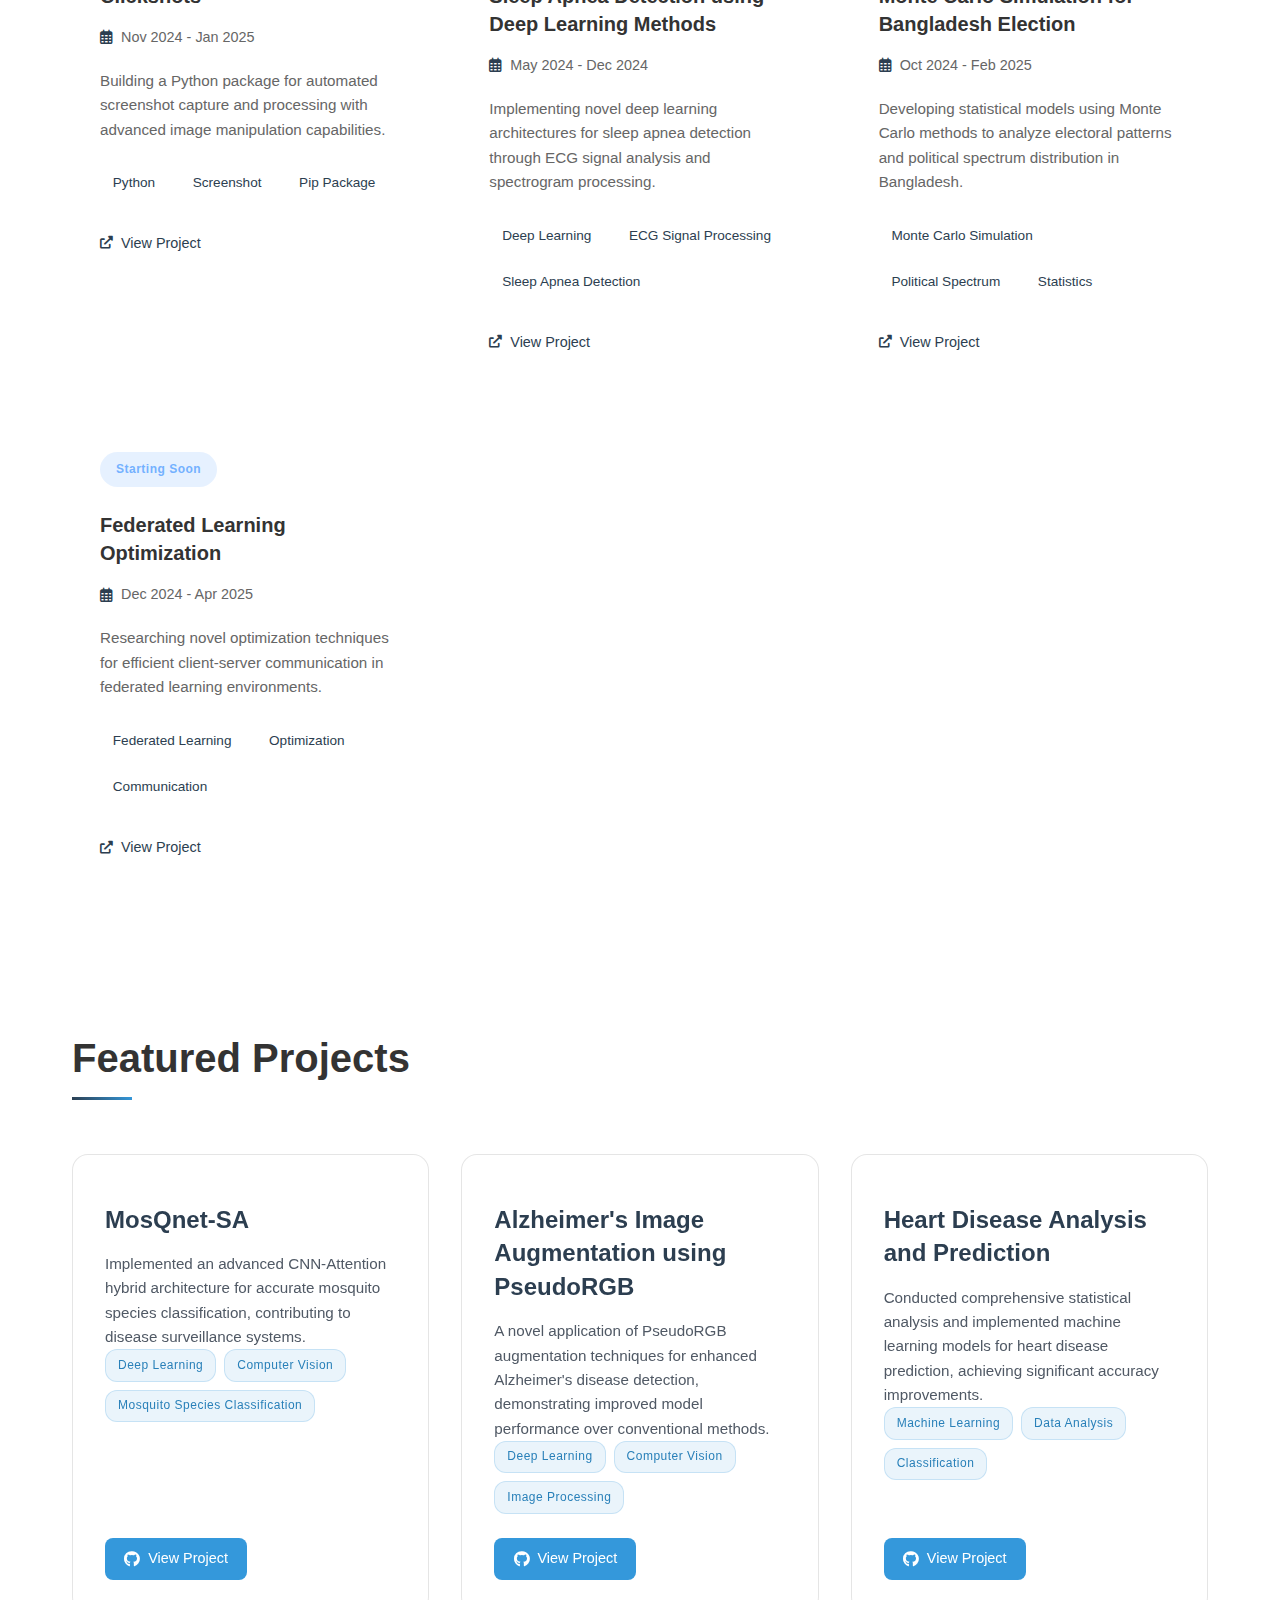
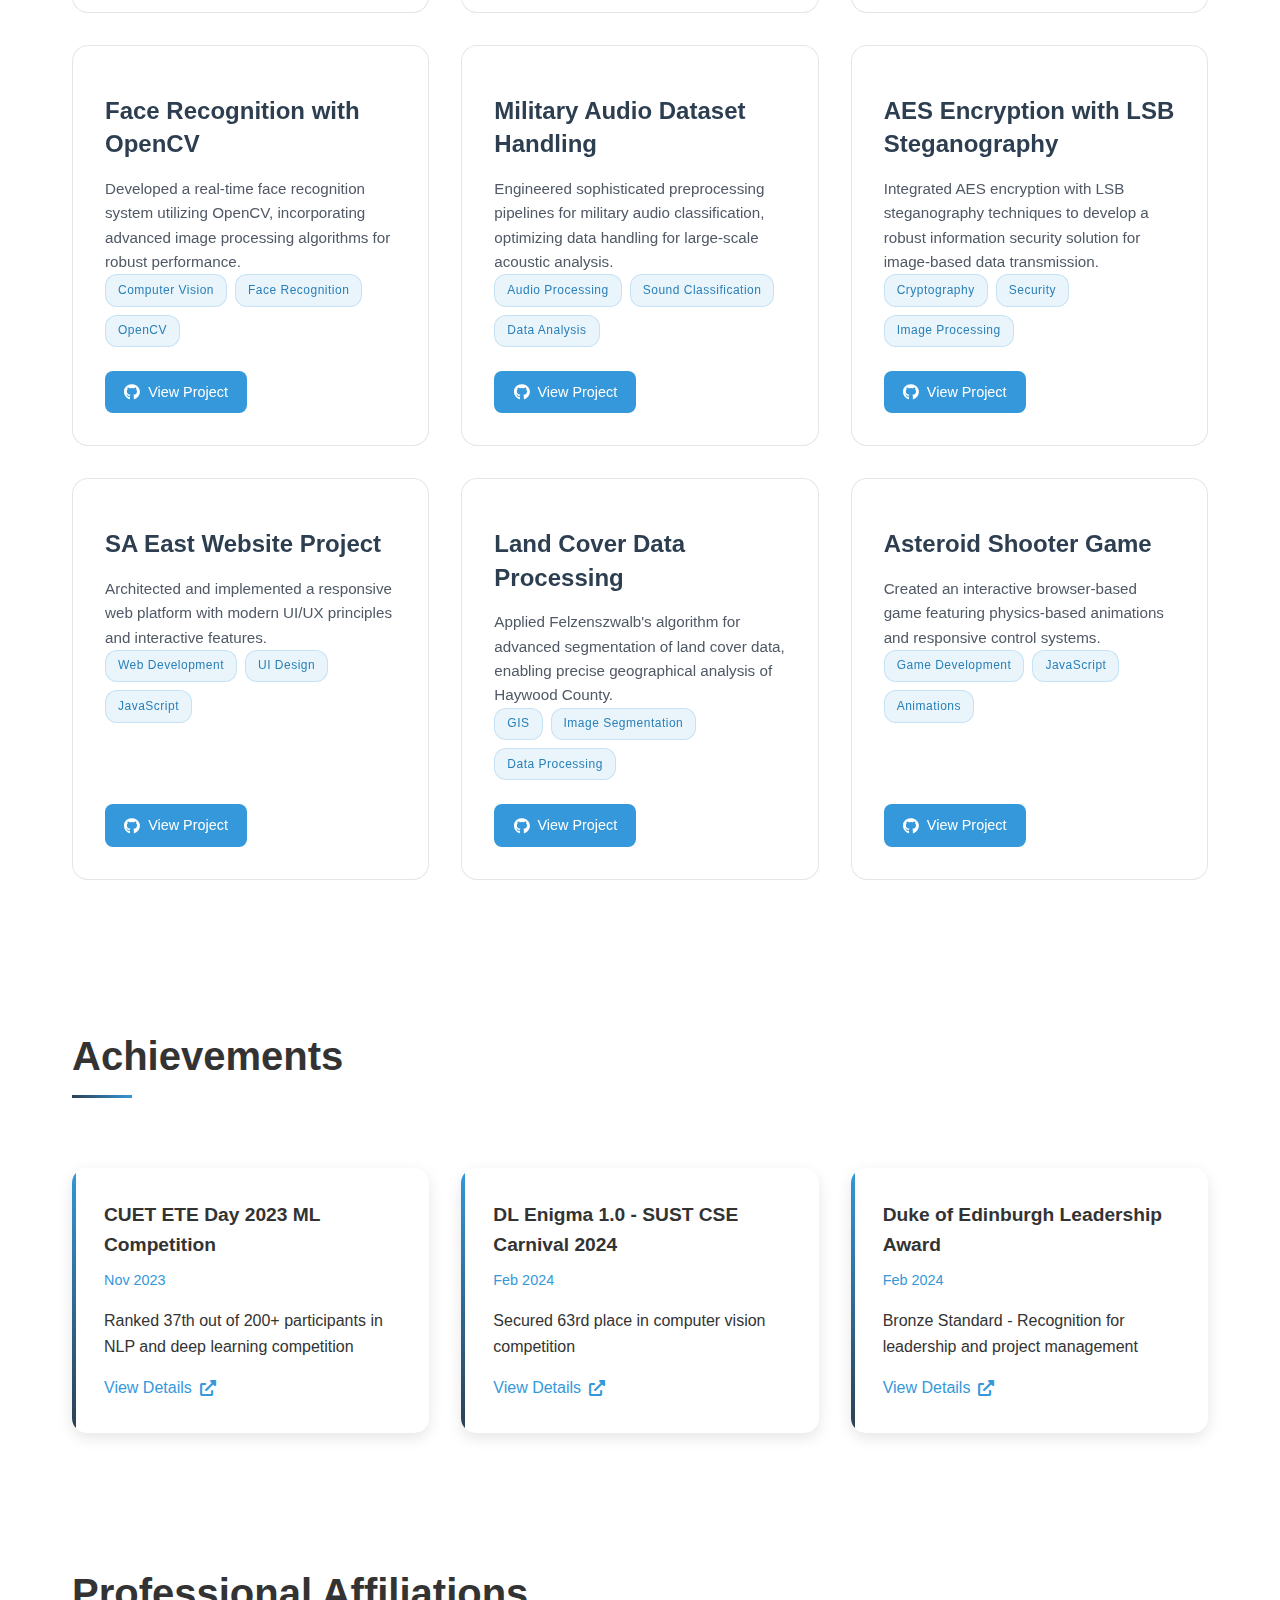
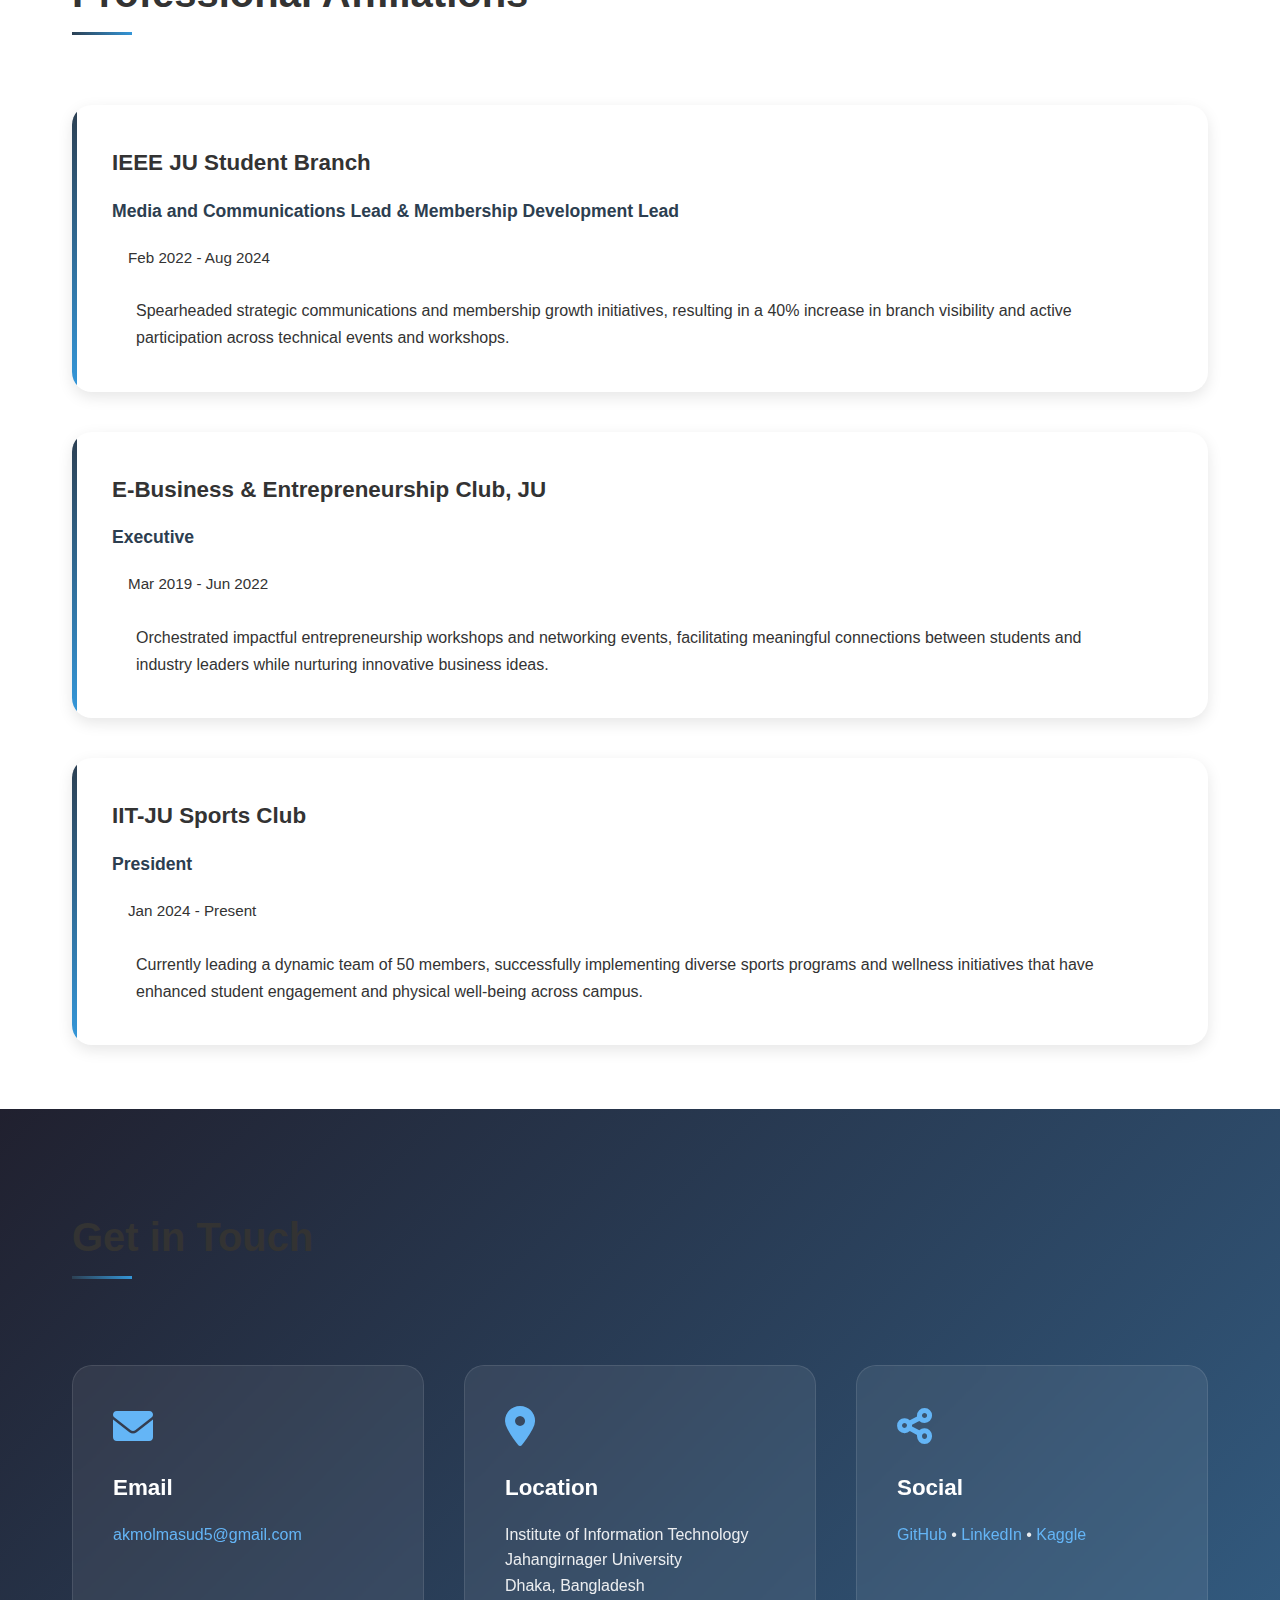
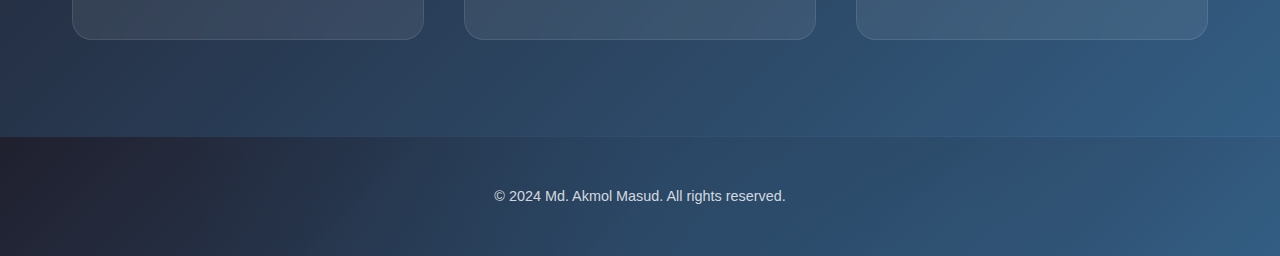
==== commit 343e8e27: "linked in update" ====
--- a/index.html
+++ b/index.html
@@ -49,7 +49,7 @@
             <p>Machine Learning Researcher | Computer Vision Specialist</p>
             <div class="social-links">
                 <a href="https://github.com/masud1901" target="_blank"><i class="fab fa-github"></i></a>
-                <a href="https://www.linkedin.com/in/akmol-masud-ayon/" target="_blank"><i
+                <a href="https://www.linkedin.com/in/akmolmasudayon/" target="_blank"><i
                         class="fab fa-linkedin"></i></a>
                 <a href="https://www.kaggle.com/masud1901" target="_blank"><i class="fab fa-kaggle"></i></a>
                 <a href="https://scholar.google.com/citations?user=uRY4vdIAAAAJ&hl=en" target="_blank"><i 
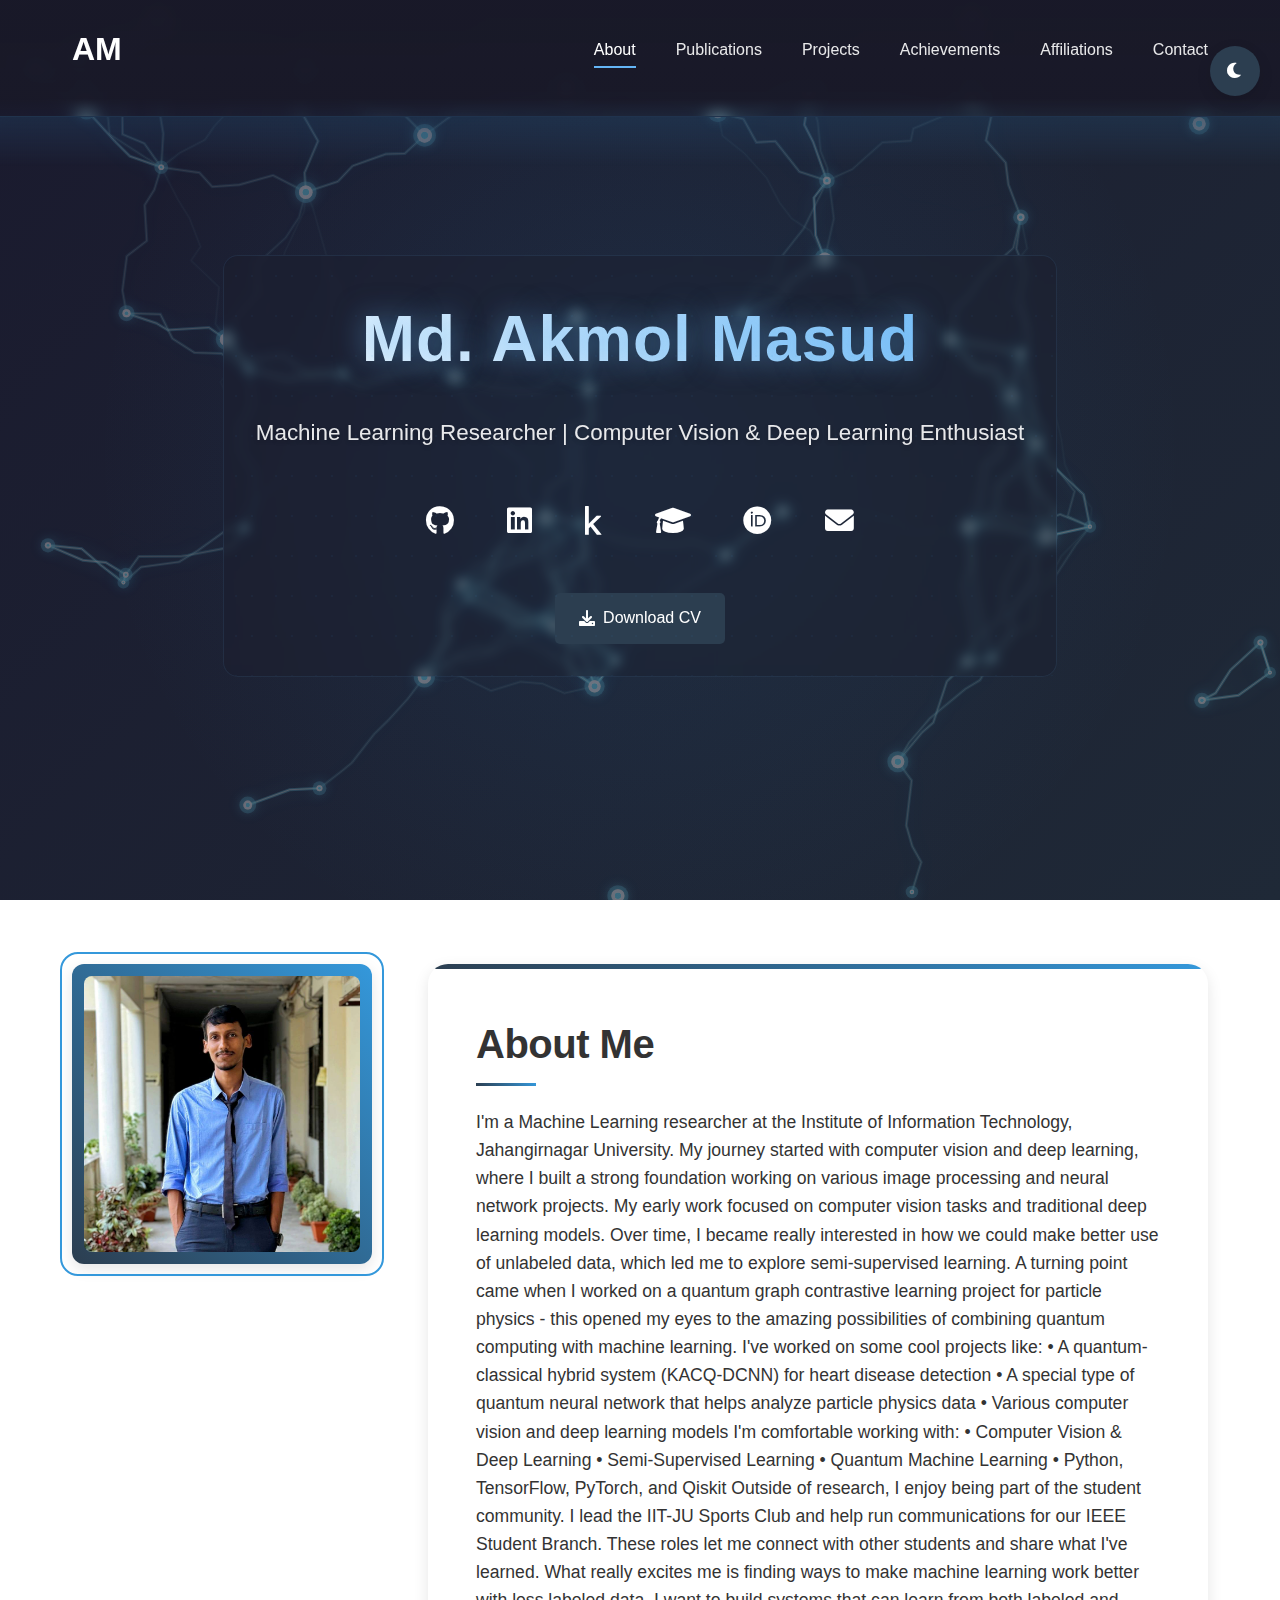
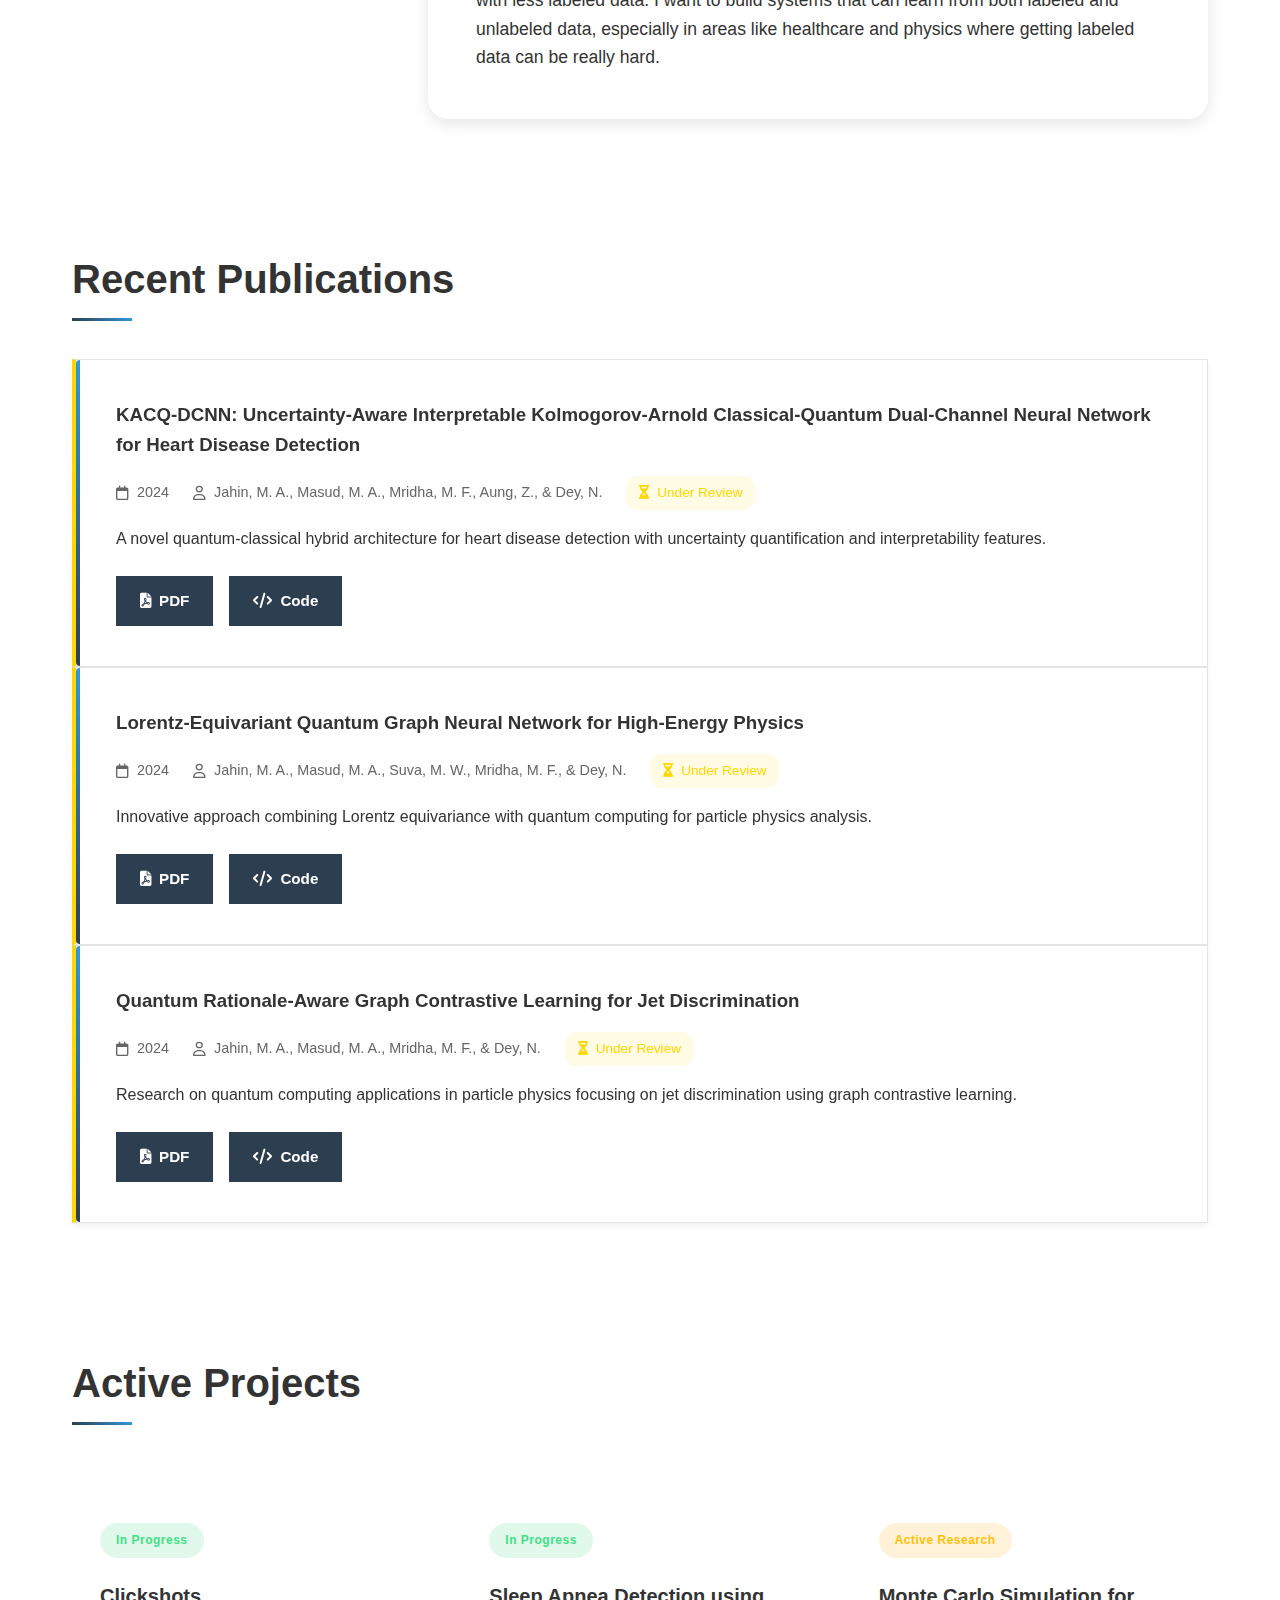
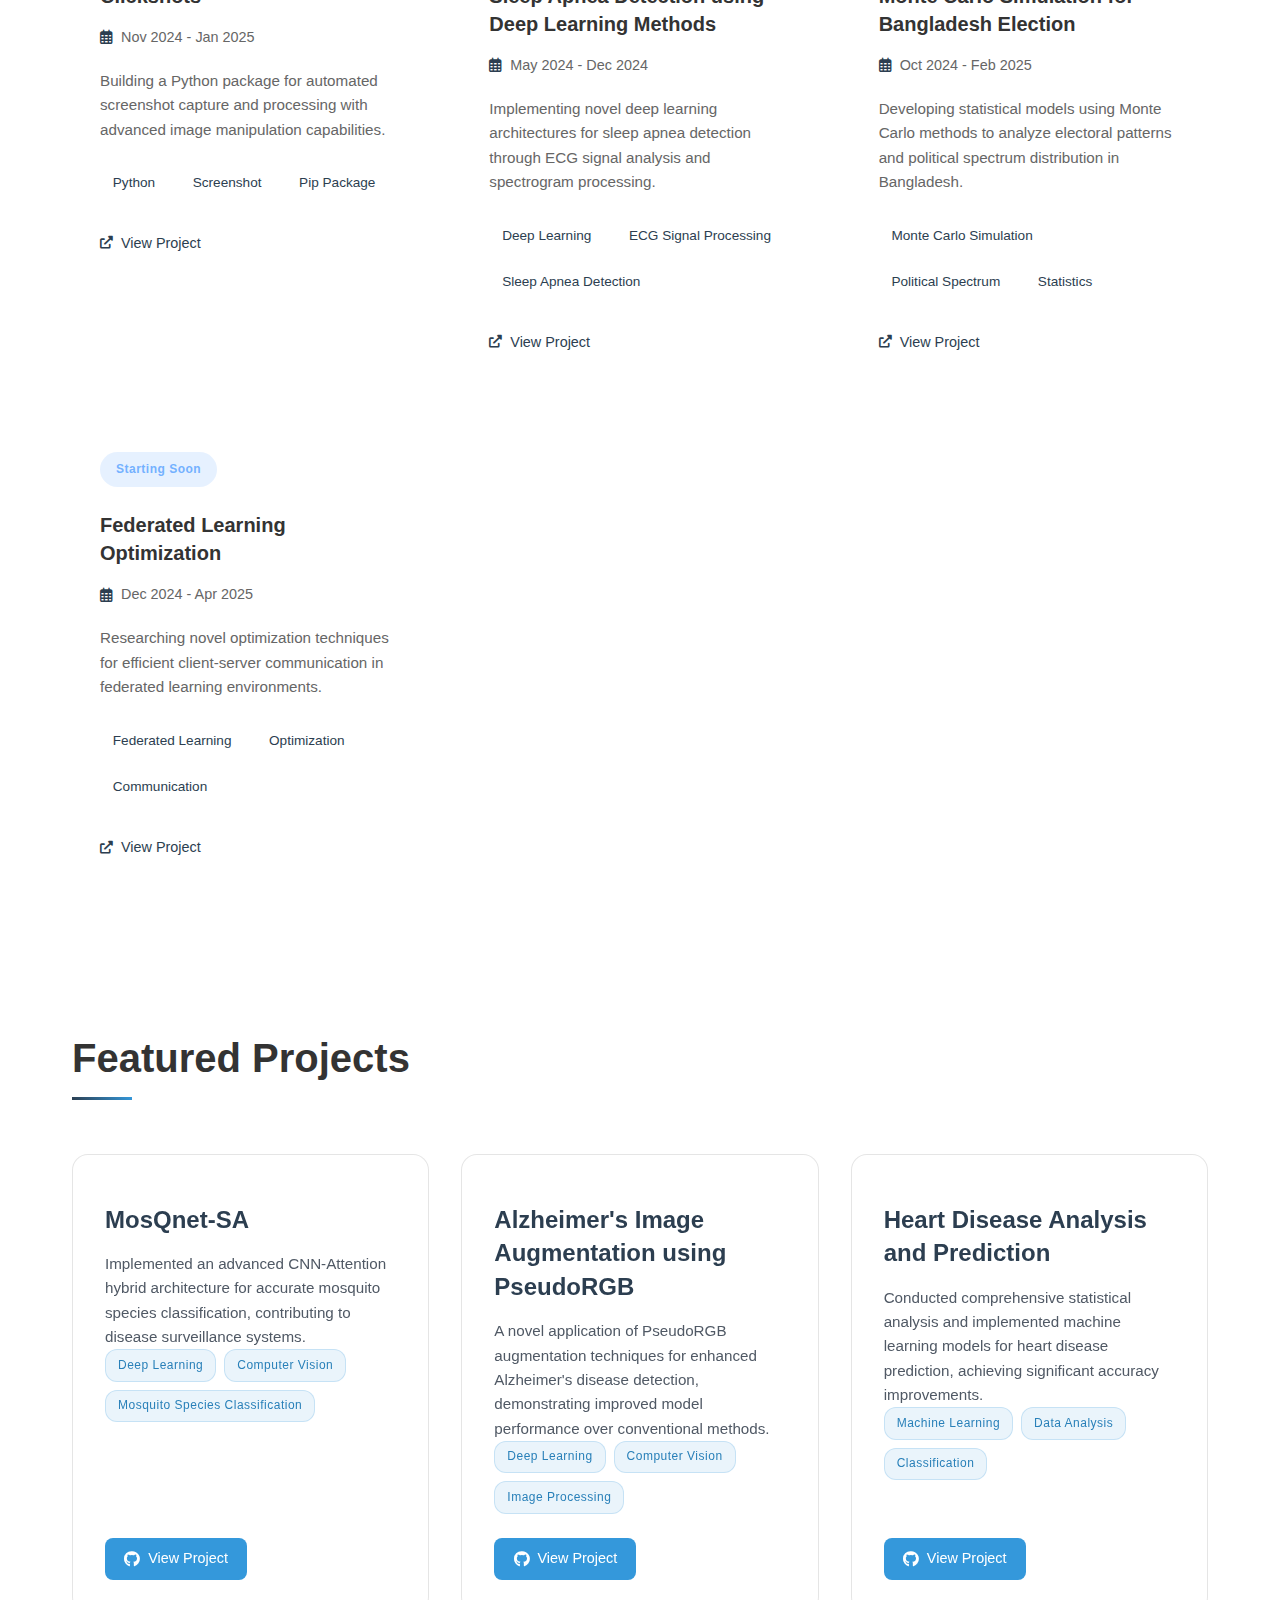
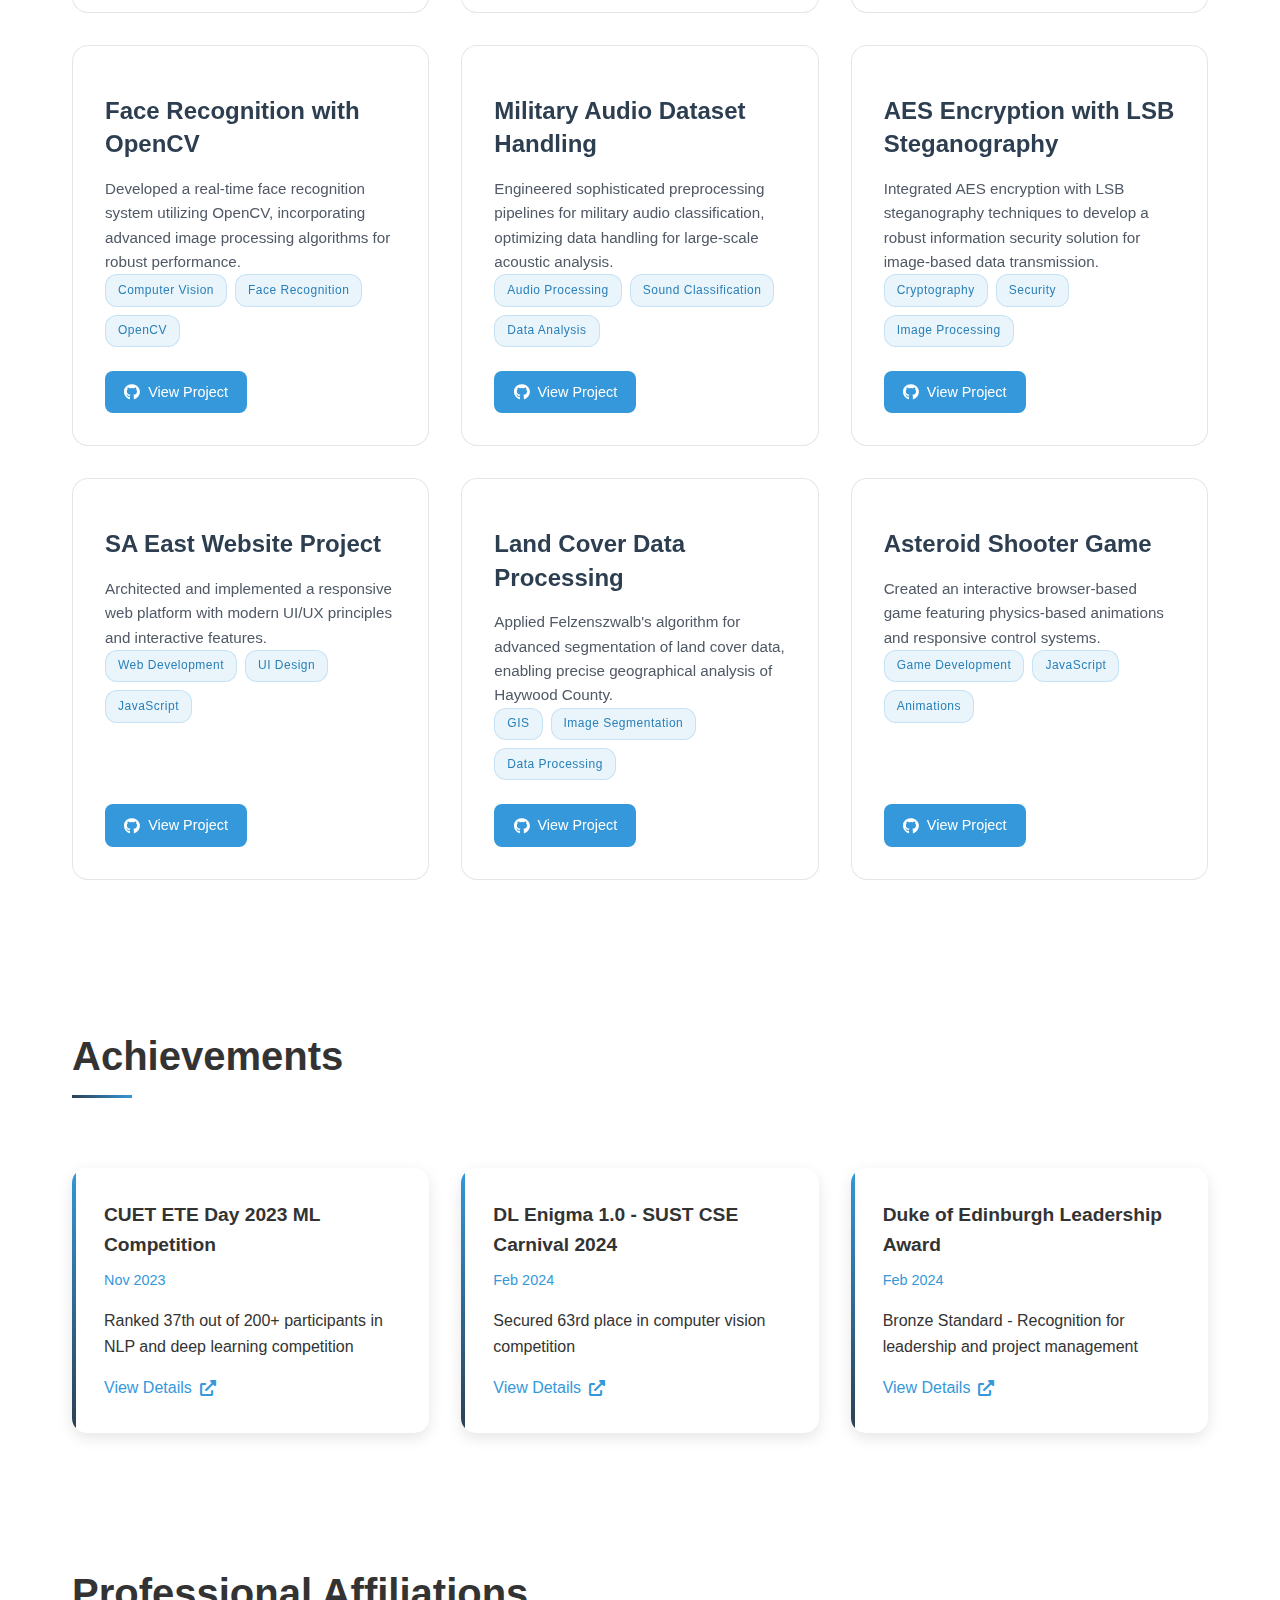
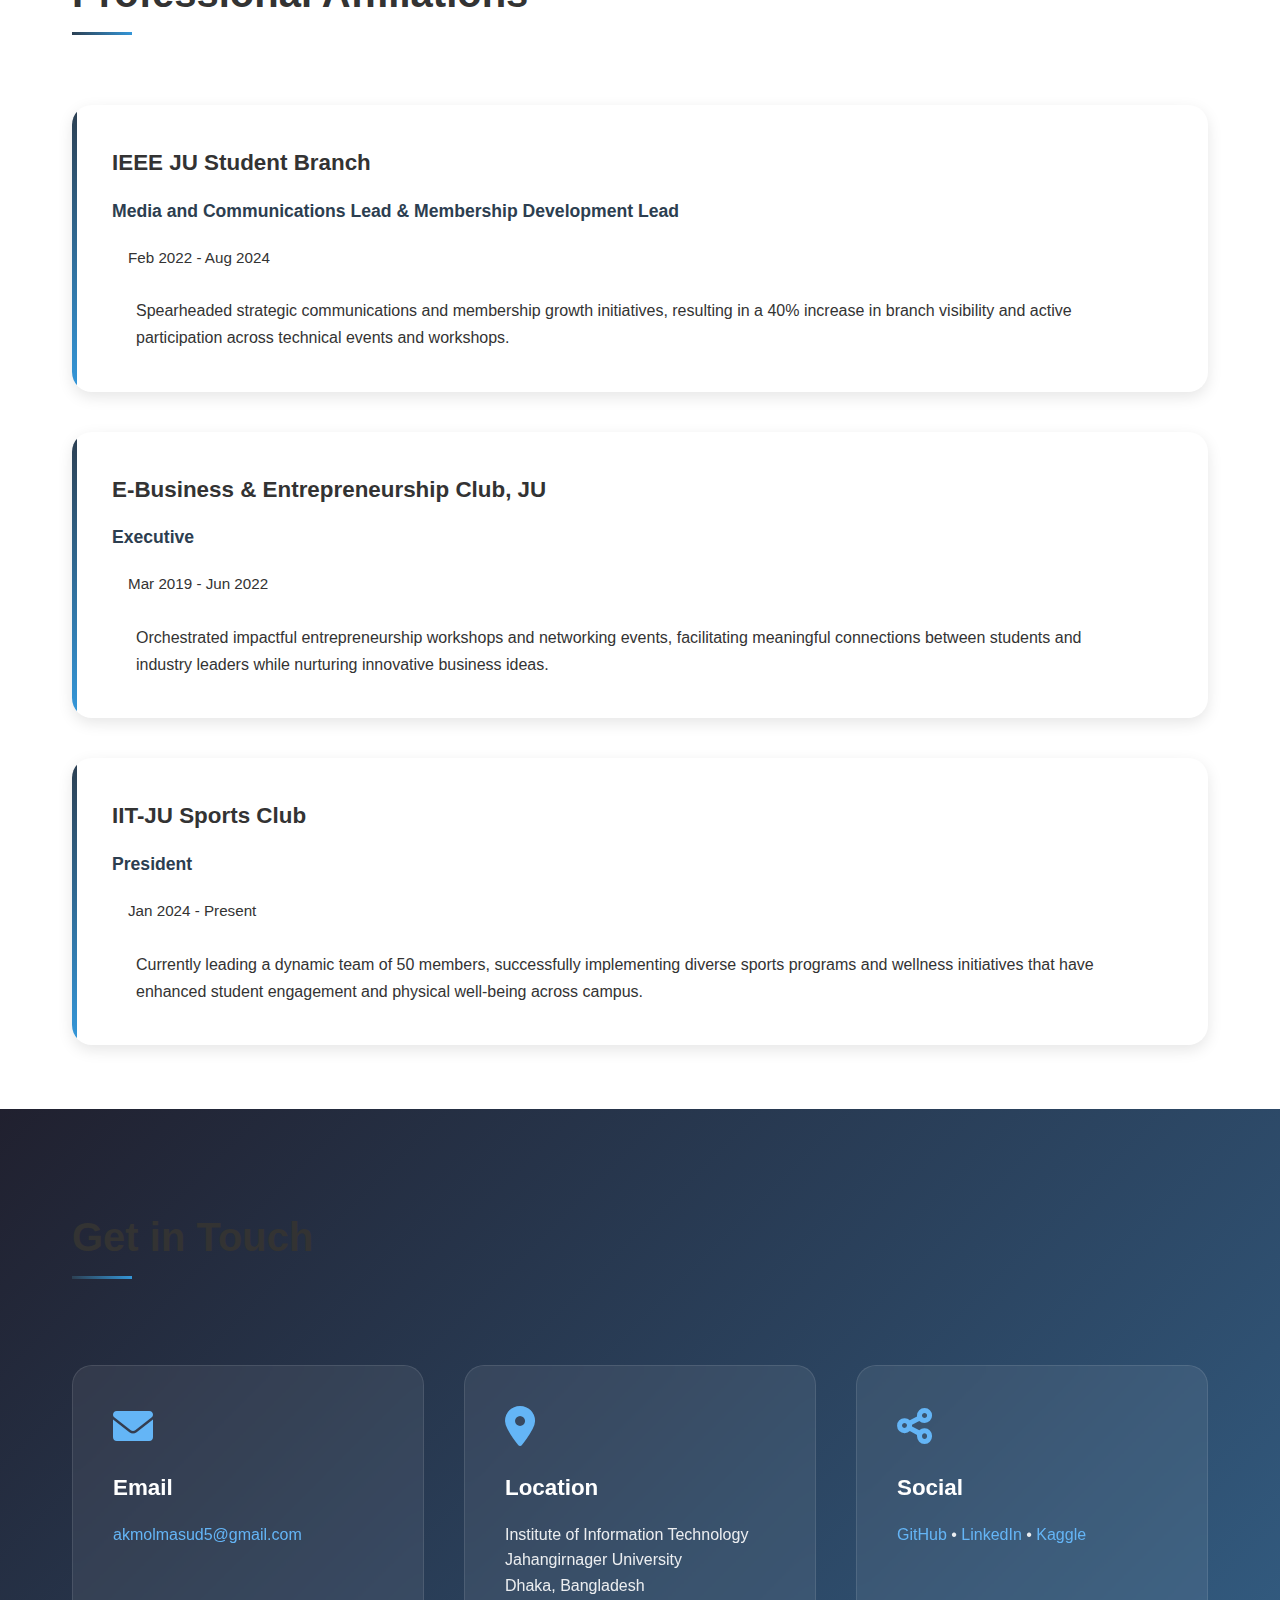
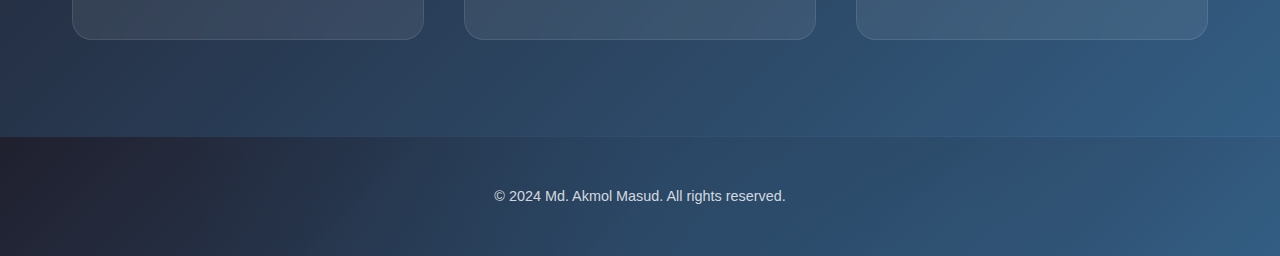
==== commit 1e15bc2b: "the cv link is updated to the google drive link" ====
--- a/index.html
+++ b/index.html
@@ -59,7 +59,7 @@
                 <a href="mailto:akmolmasud5@gmail.com" target="_blank"><i class="fas fa-envelope"></i></a>
             </div>
             <div class="cta-buttons">
-                <a href="assets/CV_Md_Akmol_Masud.pdf" class="btn btn-primary" download>
+                <a href="https://drive.google.com/file/d/1Ip0aCNmJgtb1-v32RExzgbfkaSBUxzR-/view?usp=drive_link" class="btn btn-primary" download>
                     <i class="fas fa-download"></i> Download CV
                 </a>
             </div>
